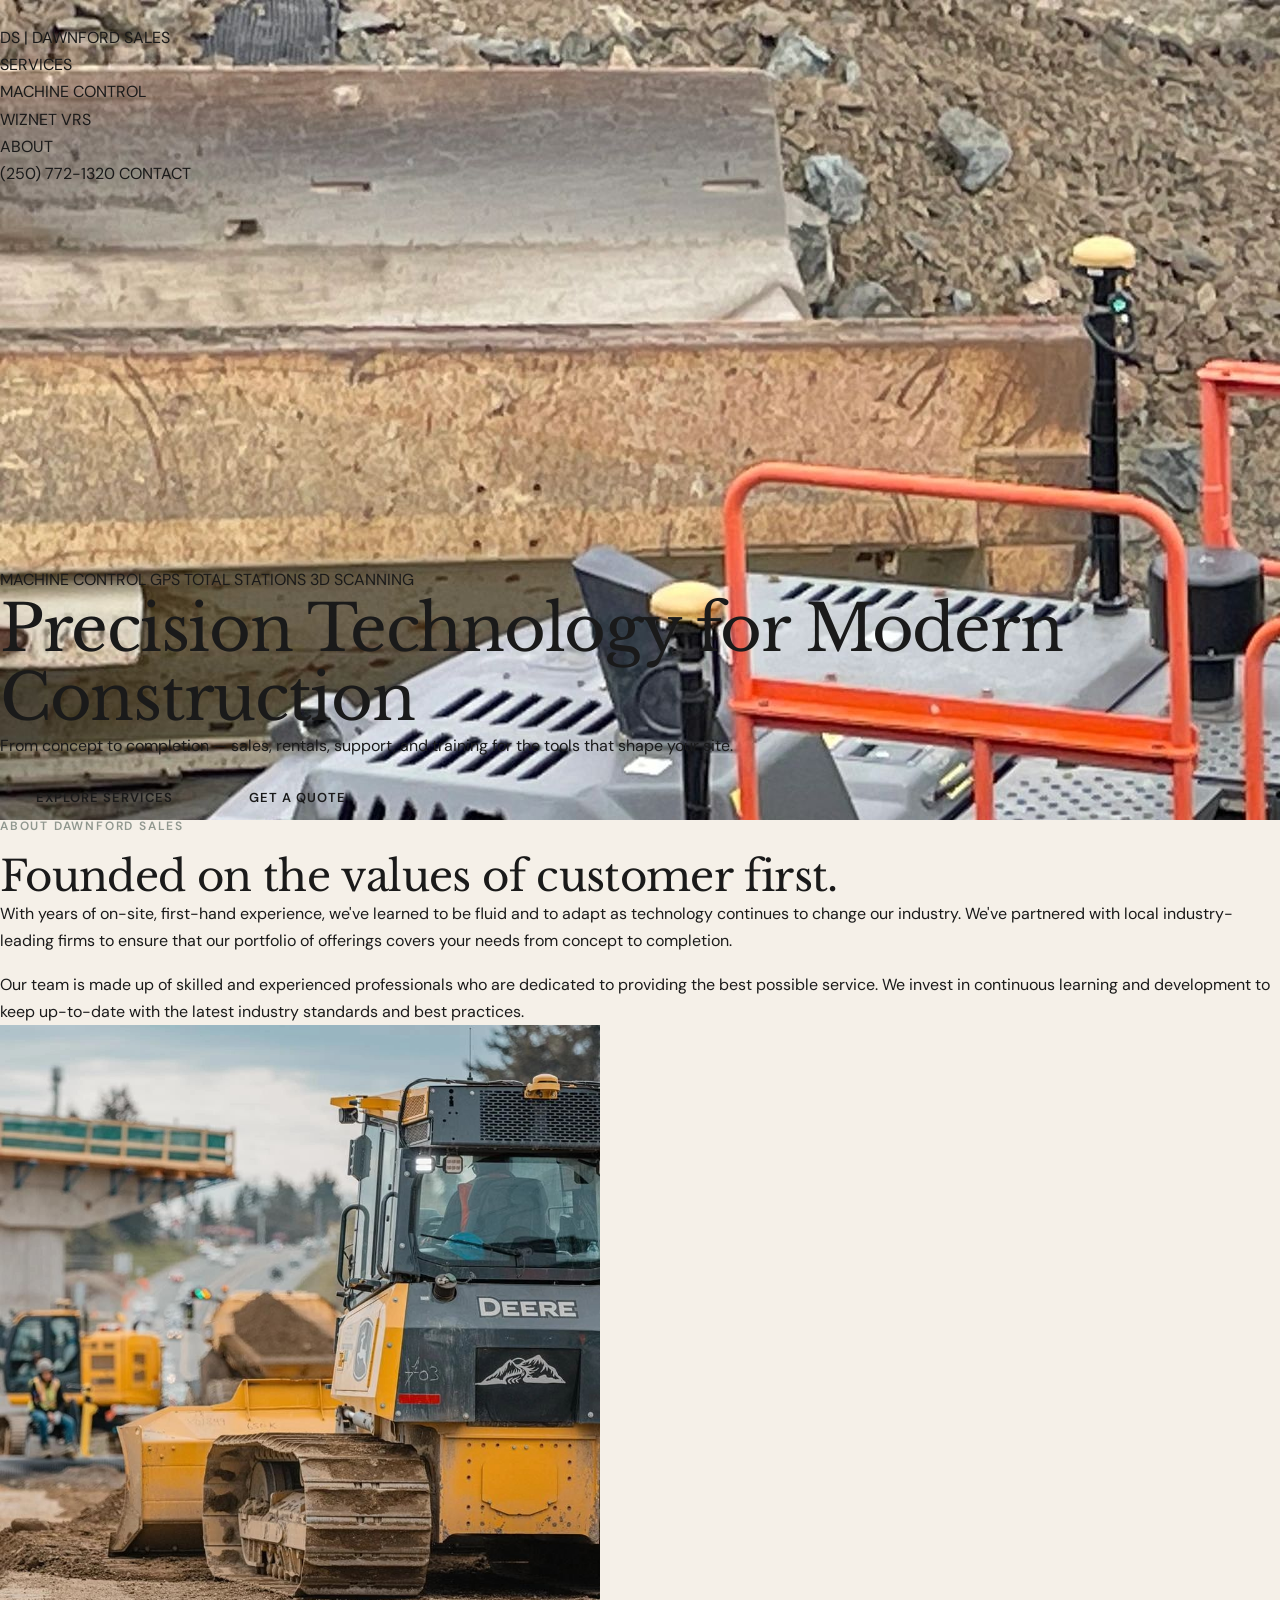
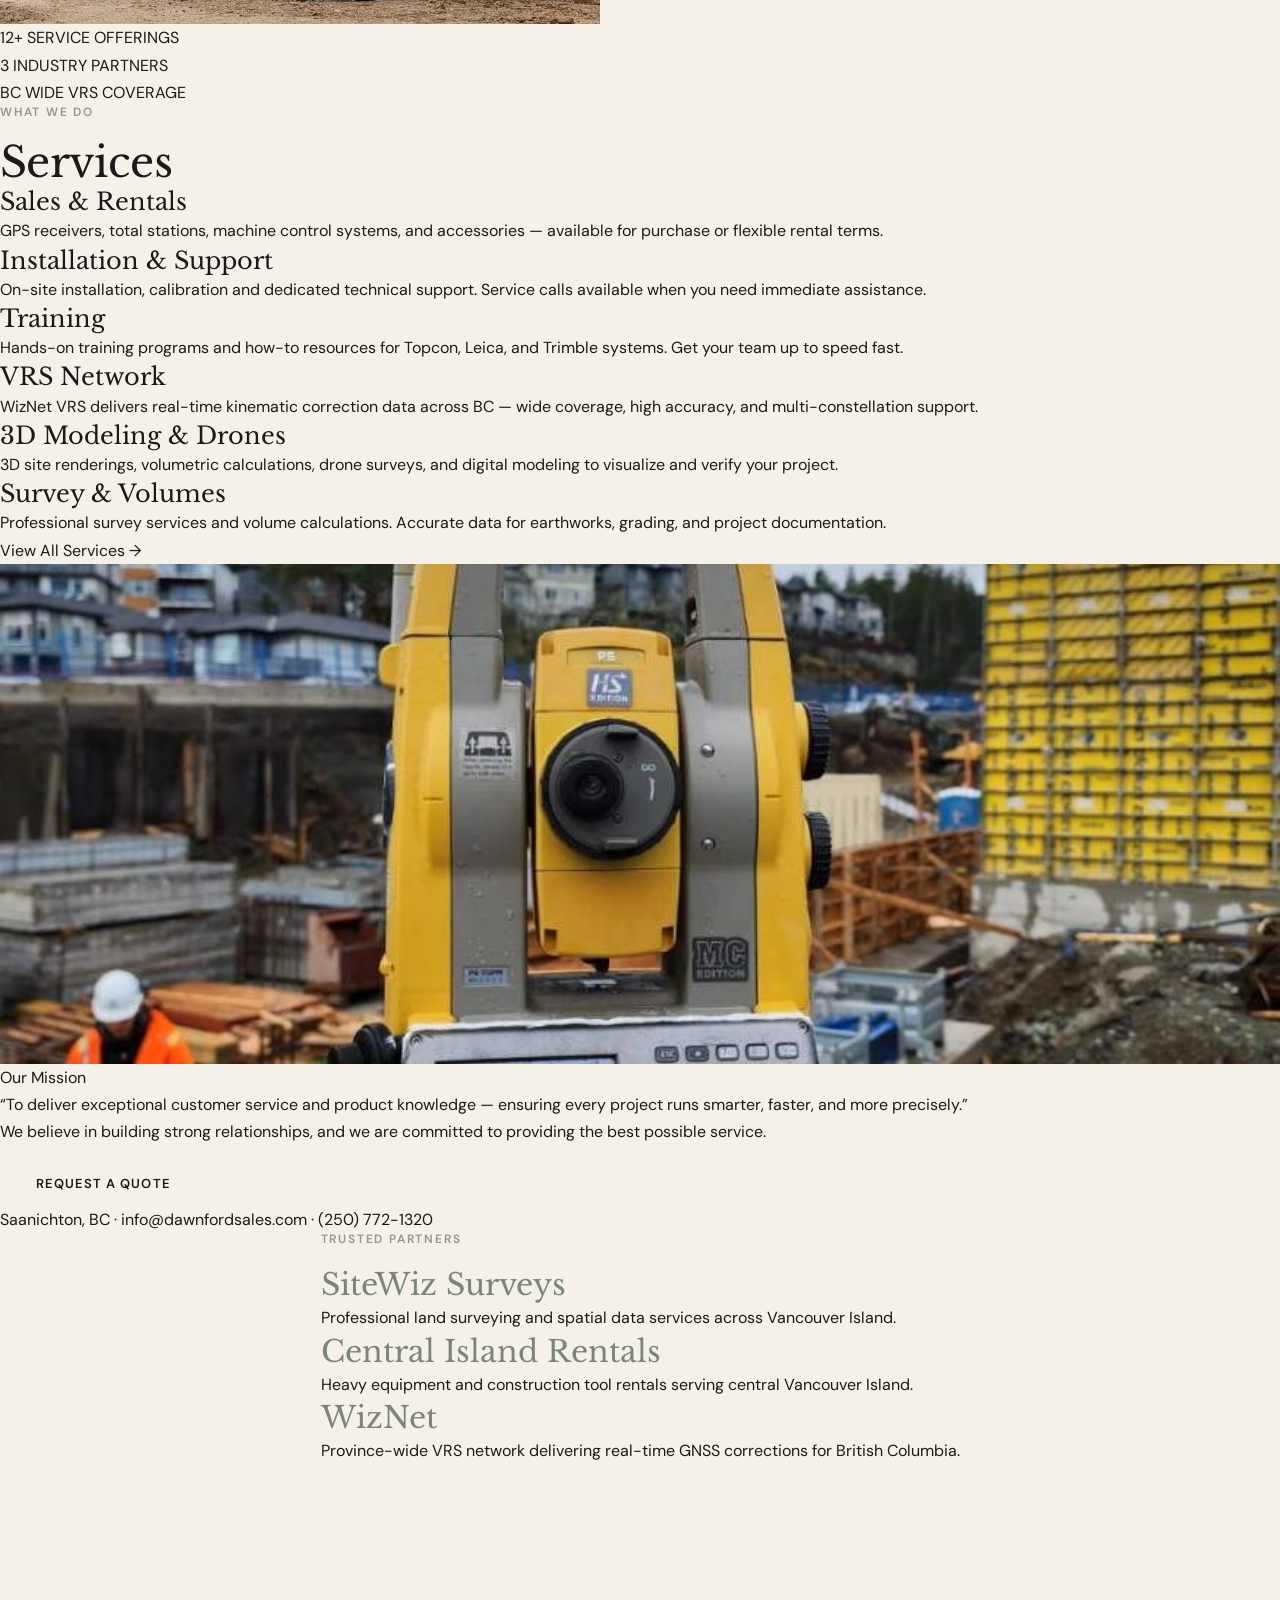
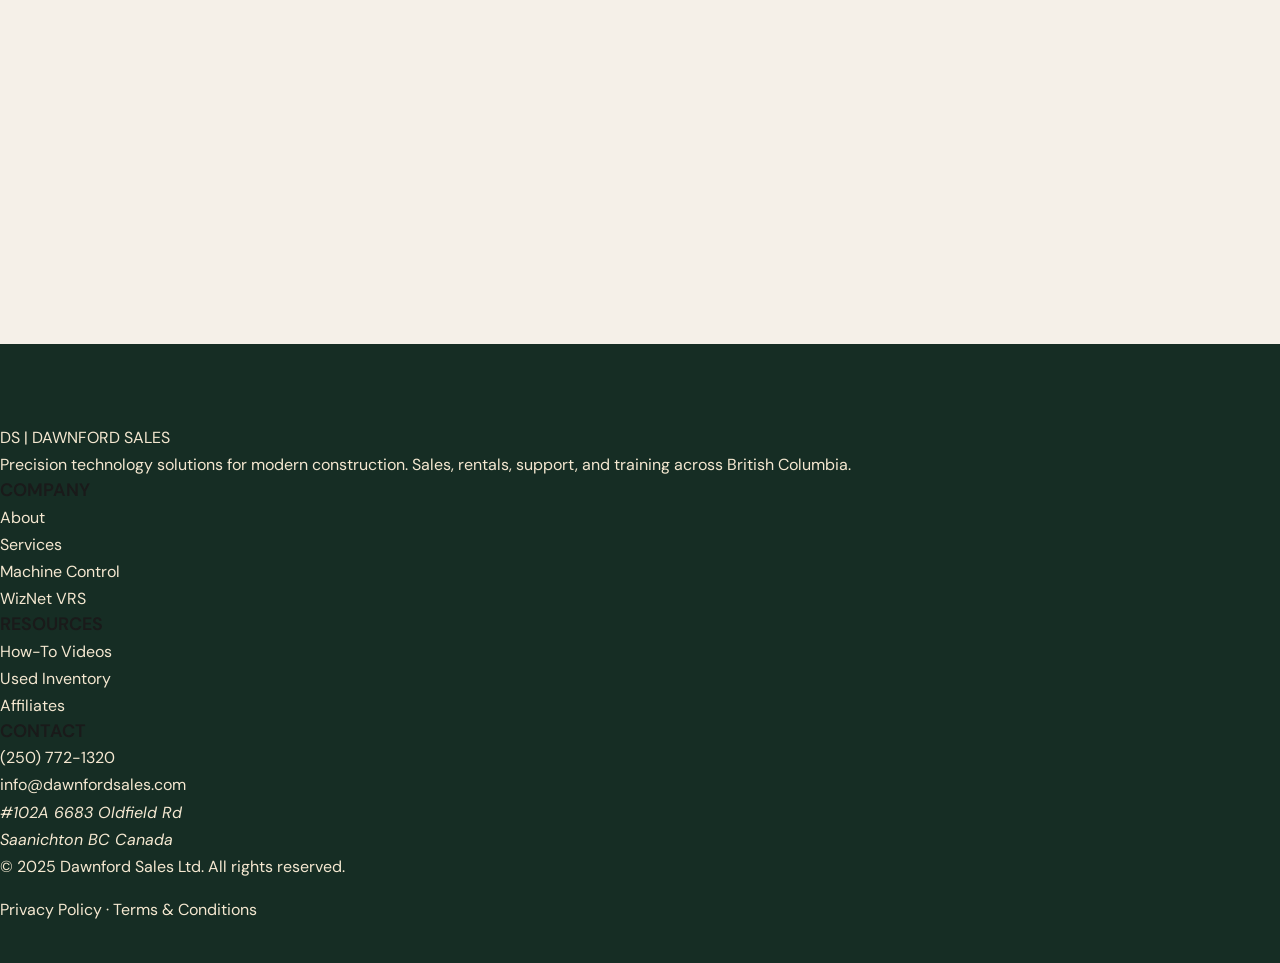
==== index.html @ 1aaddaae "Initial commit: Dawnford Sales Ltd website 5-page static site for precision construction technology " ====
<!DOCTYPE html>
<html lang="en">
<head>
  <meta charset="UTF-8">
  <meta name="viewport" content="width=device-width, initial-scale=1.0">
  <meta name="description" content="Dawnford Sales Ltd — Precision construction technology in Saanichton, BC. Sales, rentals, support, and training for GPS, machine control, total stations, and 3D scanning.">
  <title>Dawnford Sales Ltd | Precision Technology for Modern Construction</title>
  <link rel="preconnect" href="https://fonts.googleapis.com">
  <link rel="preconnect" href="https://fonts.gstatic.com" crossorigin>
  <link href="https://fonts.googleapis.com/css2?family=DM+Sans:ital,opsz,wght@0,9..40,300;0,9..40,400;0,9..40,500;0,9..40,600;0,9..40,700;1,9..40,400&family=Libre+Baskerville:ital,wght@0,400;0,700;1,400&display=swap" rel="stylesheet">
  <link rel="stylesheet" href="styles.css">
  <style>html { scroll-behavior: smooth; }</style>
</head>
<body>

  <!-- ============ NAVIGATION ============ -->
  <nav class="nav">
    <div class="nav-inner">
      <a href="index.html" class="nav-logo">
        <span class="nav-logo-mark">DS</span>
        <span class="nav-logo-divider"> | </span>
        <span class="nav-logo-text">DAWNFORD SALES</span>
      </a>

      <ul class="nav-links">
        <li><a href="services.html">SERVICES</a></li>
        <li><a href="machine-control.html">MACHINE CONTROL</a></li>
        <li><a href="wiznet-vrs.html">WIZNET VRS</a></li>
        <li><a href="#about">ABOUT</a></li>
      </ul>

      <div class="nav-right">
        <a href="tel:+12507721320" class="nav-phone">(250) 772-1320</a>
        <a href="contact.html" class="nav-contact-btn">CONTACT</a>
      </div>
    </div>
  </nav>

  <!-- ============ HERO ============ -->
  <header class="hero" style="background-image: url('images/field_equipment.jpg');">
    <div class="hero-overlay"></div>
    <div class="hero-content">
      <div class="hero-pills">
        <span class="hero-pill">MACHINE CONTROL</span>
        <span class="hero-pill">GPS</span>
        <span class="hero-pill">TOTAL STATIONS</span>
        <span class="hero-pill">3D SCANNING</span>
      </div>
      <h1 class="hero-heading">Precision Technology for Modern Construction</h1>
      <p class="hero-subtitle">From concept to completion &mdash; sales, rentals, support, and training for the tools that shape your site.</p>
      <div class="hero-actions">
        <a href="services.html" class="btn btn-primary">EXPLORE SERVICES</a>
        <a href="contact.html" class="btn btn-outline">GET A QUOTE</a>
      </div>
    </div>
  </header>

  <!-- ============ ABOUT ============ -->
  <section class="about" id="about">
    <div class="about-inner">
      <span class="section-label">ABOUT DAWNFORD SALES</span>
      <h2 class="about-heading">Founded on the values of customer first.</h2>

      <div class="about-columns">
        <div class="about-text">
          <p>With years of on-site, first-hand experience, we've learned to be fluid and to adapt as technology continues to change our industry. We've partnered with local industry-leading firms to ensure that our portfolio of offerings covers your needs from concept to completion.</p>
          <p>Our team is made up of skilled and experienced professionals who are dedicated to providing the best possible service. We invest in continuous learning and development to keep up-to-date with the latest industry standards and best practices.</p>
        </div>
        <div class="about-image">
          <img src="images/team_photo.jpg" alt="The Dawnford Sales team on a project site" loading="lazy" width="600" height="400">
        </div>
      </div>

      <div class="about-stats">
        <div class="stat">
          <span class="stat-number">12+</span>
          <span class="stat-label">SERVICE OFFERINGS</span>
        </div>
        <div class="stat">
          <span class="stat-number">3</span>
          <span class="stat-label">INDUSTRY PARTNERS</span>
        </div>
        <div class="stat">
          <span class="stat-number">BC</span>
          <span class="stat-label">WIDE VRS COVERAGE</span>
        </div>
      </div>
    </div>
  </section>

  <!-- ============ SERVICES ============ -->
  <section class="services">
    <div class="services-inner">
      <span class="section-label">WHAT WE DO</span>
      <h2 class="services-heading">Services</h2>

      <div class="services-grid">
        <article class="service-card">
          <div class="service-card-accent"></div>
          <h3 class="service-card-title">Sales &amp; Rentals</h3>
          <p class="service-card-desc">GPS receivers, total stations, machine control systems, and accessories &mdash; available for purchase or flexible rental terms.</p>
        </article>

        <article class="service-card">
          <div class="service-card-accent"></div>
          <h3 class="service-card-title">Installation &amp; Support</h3>
          <p class="service-card-desc">On-site installation, calibration and dedicated technical support. Service calls available when you need immediate assistance.</p>
        </article>

        <article class="service-card">
          <div class="service-card-accent"></div>
          <h3 class="service-card-title">Training</h3>
          <p class="service-card-desc">Hands-on training programs and how-to resources for Topcon, Leica, and Trimble systems. Get your team up to speed fast.</p>
        </article>

        <article class="service-card">
          <div class="service-card-accent"></div>
          <h3 class="service-card-title">VRS Network</h3>
          <p class="service-card-desc">WizNet VRS delivers real-time kinematic correction data across BC &mdash; wide coverage, high accuracy, and multi-constellation support.</p>
        </article>

        <article class="service-card">
          <div class="service-card-accent"></div>
          <h3 class="service-card-title">3D Modeling &amp; Drones</h3>
          <p class="service-card-desc">3D site renderings, volumetric calculations, drone surveys, and digital modeling to visualize and verify your project.</p>
        </article>

        <article class="service-card">
          <div class="service-card-accent"></div>
          <h3 class="service-card-title">Survey &amp; Volumes</h3>
          <p class="service-card-desc">Professional survey services and volume calculations. Accurate data for earthworks, grading, and project documentation.</p>
        </article>
      </div>

      <div class="services-link-wrap">
        <a href="services.html" class="services-link">View All Services &rarr;</a>
      </div>
    </div>
  </section>

  <!-- ============ IMAGE BREAK ============ -->
  <div class="image-break">
    <img src="images/jobsite.jpg" alt="Active construction jobsite using Dawnford precision technology" loading="lazy" width="1920" height="500">
  </div>

  <!-- ============ MISSION ============ -->
  <section class="mission">
    <div class="mission-inner">
      <span class="mission-label">Our Mission</span>
      <blockquote class="mission-quote">
        &ldquo;To deliver exceptional customer service and product knowledge &mdash; ensuring every project runs smarter, faster, and more precisely.&rdquo;
      </blockquote>
      <p class="mission-body">We believe in building strong relationships, and we are committed to providing the best possible service.</p>
      <a href="contact.html" class="btn btn-glow">REQUEST A QUOTE</a>
      <p class="mission-contact">Saanichton, BC &middot; info@dawnfordsales.com &middot; (250) 772-1320</p>
    </div>
  </section>

  <!-- ============ PARTNERS ============ -->
  <section class="partners">
    <div class="partners-inner">
      <span class="section-label">TRUSTED PARTNERS</span>
      <div class="partners-grid">
        <div class="partner">
          <h3 class="partner-name">SiteWiz Surveys</h3>
          <p class="partner-desc">Professional land surveying and spatial data services across Vancouver Island.</p>
        </div>
        <div class="partner">
          <h3 class="partner-name">Central Island Rentals</h3>
          <p class="partner-desc">Heavy equipment and construction tool rentals serving central Vancouver Island.</p>
        </div>
        <div class="partner">
          <h3 class="partner-name">WizNet</h3>
          <p class="partner-desc">Province-wide VRS network delivering real-time GNSS corrections for British Columbia.</p>
        </div>
      </div>
    </div>
  </section>

  <!-- ============ MAP ============ -->
  <div class="map">
    <iframe
      src="https://www.google.com/maps/embed?pb=!1m18!1m12!1m3!1d2638.5!2d-123.4019!3d48.5917!2m3!1f0!2f0!3f0!3m2!1i1024!2i768!4f13.1!3m3!1m2!1s0x0%3A0x0!2zNDjCsDM1JzMwLjEiTiAxMjPCsDI0JzA2LjgiVw!5e0!3m2!1sen!2sca!4v1"
      width="100%"
      height="480"
      style="border:0; display:block;"
      allowfullscreen=""
      loading="lazy"
      referrerpolicy="no-referrer-when-downgrade"
      title="Dawnford Sales location — 102A, 6683 Oldfield Road, Saanichton, BC">
    </iframe>
  </div>

  <!-- ============ FOOTER ============ -->
  <footer class="footer">
    <div class="footer-inner">
      <div class="footer-top">
        <div class="footer-brand">
          <span class="footer-logo">
            <span class="footer-logo-mark">DS</span>
            <span class="footer-logo-divider"> | </span>
            <span class="footer-logo-text">DAWNFORD SALES</span>
          </span>
          <p class="footer-desc">Precision technology solutions for modern construction. Sales, rentals, support, and training across British Columbia.</p>
        </div>

        <div class="footer-columns">
          <div class="footer-col">
            <h4 class="footer-col-title">COMPANY</h4>
            <ul>
              <li><a href="#about">About</a></li>
              <li><a href="services.html">Services</a></li>
              <li><a href="machine-control.html">Machine Control</a></li>
              <li><a href="wiznet-vrs.html">WizNet VRS</a></li>
            </ul>
          </div>

          <div class="footer-col">
            <h4 class="footer-col-title">RESOURCES</h4>
            <ul>
              <li><a href="how-to-videos.html">How-To Videos</a></li>
              <li><a href="used-inventory.html">Used Inventory</a></li>
              <li><a href="affiliates.html">Affiliates</a></li>
            </ul>
          </div>

          <div class="footer-col">
            <h4 class="footer-col-title">CONTACT</h4>
            <ul>
              <li><a href="tel:+12507721320">(250) 772-1320</a></li>
              <li><a href="mailto:info@dawnfordsales.com">info@dawnfordsales.com</a></li>
              <li><address>#102A 6683 Oldfield Rd<br>Saanichton BC Canada</address></li>
            </ul>
          </div>
        </div>
      </div>

      <div class="footer-bottom">
        <p>&copy; 2025 Dawnford Sales Ltd. All rights reserved.</p>
        <p class="footer-legal">
          <a href="privacy.html">Privacy Policy</a>
          <span class="footer-legal-sep">&middot;</span>
          <a href="terms.html">Terms &amp; Conditions</a>
        </p>
      </div>
    </div>
  </footer>

</body>
</html>
---- styles.css ----
/* ==========================================================================
   Dawnford Sales Ltd — Master Stylesheet
   Luxury Construction Technology
   ========================================================================== */

/* ---------- Google Fonts ---------- */
@import url('https://fonts.googleapis.com/css2?family=DM+Sans:ital,opsz,wght@0,9..40,400;0,9..40,500;0,9..40,600;0,9..40,700;1,9..40,400;1,9..40,500&family=Libre+Baskerville:ital,wght@0,400;0,700;1,400&display=swap');

/* ==========================================================================
   0. Design Tokens
   ========================================================================== */
:root {
  /* Palette */
  --color-dark-green:    #162D24;
  --color-cream:         #F5E8D1;
  --color-off-white:     #F5F0E8;
  --color-body-text:     #1a1a1a;
  --color-muted:         rgba(22, 45, 36, 0.55);
  --color-accent-label:  rgba(22, 45, 36, 0.45);
  --color-cream-muted:   rgba(245, 232, 209, 0.45);

  /* Typography */
  --font-serif:  'Libre Baskerville', Georgia, 'Times New Roman', serif;
  --font-sans:   'DM Sans', -apple-system, BlinkMacSystemFont, 'Segoe UI', Helvetica, Arial, sans-serif;

  /* Sizing */
  --max-width:   1320px;
  --gutter:      60px;
  --section-pad: 120px;
  --radius-pill: 100px;
  --radius-card: 16px;

  /* Motion */
  --ease-luxury: cubic-bezier(0.23, 1, 0.32, 1);
  --duration:    0.5s;
  --duration-fast: 0.3s;
}

/* ==========================================================================
   1. Reset / Base
   ========================================================================== */
*,
*::before,
*::after {
  box-sizing: border-box;
  margin: 0;
  padding: 0;
}

html {
  scroll-behavior: smooth;
  -webkit-text-size-adjust: 100%;
  text-size-adjust: 100%;
}

body {
  font-family: var(--font-sans);
  font-size: 16px;
  line-height: 1.7;
  color: var(--color-body-text);
  background-color: var(--color-off-white);
  -webkit-font-smoothing: antialiased;
  -moz-osx-font-smoothing: grayscale;
  text-rendering: optimizeLegibility;
  overflow-x: hidden;
}

img,
video,
svg {
  display: block;
  max-width: 100%;
  height: auto;
}

a {
  color: inherit;
  text-decoration: none;
}

ul,
ol {
  list-style: none;
}

button,
input,
textarea,
select {
  font: inherit;
  color: inherit;
  border: none;
  background: none;
  outline: none;
}

button {
  cursor: pointer;
}

/* ==========================================================================
   2. Typography
   ========================================================================== */
h1, h2, h3, h4, h5, h6 {
  font-family: var(--font-serif);
  font-weight: 400;
  line-height: 1.15;
  color: var(--color-body-text);
}

h1 {
  font-size: clamp(48px, 5vw, 64px);
  letter-spacing: -0.02em;
  line-height: 1.08;
}

h2 {
  font-size: clamp(32px, 3.5vw, 42px);
  letter-spacing: -0.015em;
  line-height: 1.15;
}

h3 {
  font-size: clamp(20px, 2vw, 24px);
  line-height: 1.3;
}

h4 {
  font-size: 18px;
  font-family: var(--font-sans);
  font-weight: 600;
  line-height: 1.4;
}

p {
  margin-bottom: 1em;
}

p:last-child {
  margin-bottom: 0;
}

.section-label,
.label {
  display: block;
  font-family: var(--font-sans);
  font-size: 12px;
  font-weight: 600;
  letter-spacing: 0.15em;
  text-transform: uppercase;
  color: var(--color-accent-label);
  margin-bottom: 20px;
  line-height: 1;
}

.section-label--light {
  color: var(--color-cream-muted);
}

.lead {
  font-size: 20px;
  line-height: 1.6;
  color: var(--color-muted);
}

.serif {
  font-family: var(--font-serif);
}

.sans {
  font-family: var(--font-sans);
}

/* ==========================================================================
   3. Layout Utilities
   ========================================================================== */
.container {
  width: 100%;
  max-width: var(--max-width);
  margin-left: auto;
  margin-right: auto;
  padding-left: var(--gutter);
  padding-right: var(--gutter);
}

.section {
  padding-top: var(--section-pad);
  padding-bottom: var(--section-pad);
}

.section--cream {
  background-color: var(--color-cream);
}

.section--off-white {
  background-color: var(--color-off-white);
}

.section--dark {
  background-color: var(--color-dark-green);
  color: var(--color-cream);
}

.section--dark h1,
.section--dark h2,
.section--dark h3,
.section--dark h4 {
  color: var(--color-cream);
}

.section--dark p {
  color: var(--color-cream-muted);
}

.section--dark .section-label {
  color: var(--color-cream-muted);
}

/* ==========================================================================
   4. Navigation
   ========================================================================== */
.nav {
  position: fixed;
  top: 0;
  left: 0;
  right: 0;
  z-index: 1000;
  padding: 24px 0;
  transition: background-color var(--duration) var(--ease-luxury),
              padding var(--duration) var(--ease-luxury),
              box-shadow var(--duration) var(--ease-luxury);
}

/* Transparent state over hero */
.nav--transparent {
  background-color: transparent;
}

/* Gradient backing so white text stays readable over varied hero images */
.nav--transparent::before {
  content: '';
  position: absolute;
  inset: 0;
  background: linear-gradient(
    180deg,
    rgba(22, 45, 36, 0.55) 0%,
    rgba(22, 45, 36, 0) 100%
  );
  pointer-events: none;
  z-index: -1;
  transition: opacity var(--duration) var(--ease-luxury);
}

.nav--scrolled {
  background-color: var(--color-off-white);
  padding: 16px 0;
  box-shadow: 0 1px 0 rgba(22, 45, 36, 0.08);
}

.nav--scrolled::before {
  opacity: 0;
}

.nav__inner {
  display: flex;
  align-items: center;
  justify-content: space-between;
  max-width: var(--max-width);
  margin: 0 auto;
  padding: 0 var(--gutter);
}

/* Logo */
.nav__logo {
  display: flex;
  align-items: center;
  gap: 12px;
  font-family: var(--font-sans);
  font-size: 12px;
  font-weight: 600;
  letter-spacing: 0.15em;
  text-transform: uppercase;
  color: var(--color-cream);
  transition: color var(--duration) var(--ease-luxury);
  white-space: nowrap;
}

.nav--scrolled .nav__logo {
  color: var(--color-dark-green);
}

.nav__logo-divider {
  width: 1px;
  height: 18px;
  background-color: currentColor;
  opacity: 0.35;
}

/* Links */
.nav__links {
  display: flex;
  align-items: center;
  gap: 36px;
}

.nav__link {
  font-family: var(--font-sans);
  font-size: 12px;
  font-weight: 500;
  letter-spacing: 0.15em;
  text-transform: uppercase;
  color: var(--color-cream);
  position: relative;
  transition: color var(--duration-fast) var(--ease-luxury),
              opacity var(--duration-fast) var(--ease-luxury);
}

.nav__link::after {
  content: '';
  position: absolute;
  bottom: -4px;
  left: 0;
  width: 0;
  height: 1px;
  background-color: currentColor;
  transition: width var(--duration) var(--ease-luxury);
}

.nav__link:hover::after {
  width: 100%;
}

.nav--scrolled .nav__link {
  color: var(--color-dark-green);
}

/* Contact pill in nav */
.nav__cta {
  font-family: var(--font-sans);
  font-size: 12px;
  font-weight: 600;
  letter-spacing: 0.15em;
  text-transform: uppercase;
  color: var(--color-cream);
  border: 1px solid rgba(245, 232, 209, 0.4);
  border-radius: var(--radius-pill);
  padding: 10px 28px;
  transition: background-color var(--duration-fast) var(--ease-luxury),
              color var(--duration-fast) var(--ease-luxury),
              border-color var(--duration-fast) var(--ease-luxury);
}

.nav__cta:hover {
  background-color: var(--color-cream);
  color: var(--color-dark-green);
  border-color: var(--color-cream);
}

.nav--scrolled .nav__cta {
  color: var(--color-dark-green);
  border-color: var(--color-dark-green);
}

.nav--scrolled .nav__cta:hover {
  background-color: var(--color-dark-green);
  color: var(--color-cream);
}

/* Mobile menu toggle */
.nav__toggle {
  display: none;
  flex-direction: column;
  gap: 5px;
  width: 24px;
  padding: 4px 0;
}

.nav__toggle span {
  display: block;
  width: 100%;
  height: 1.5px;
  background-color: var(--color-cream);
  transition: background-color var(--duration-fast) var(--ease-luxury),
              transform var(--duration-fast) var(--ease-luxury);
}

.nav--scrolled .nav__toggle span {
  background-color: var(--color-dark-green);
}

/* ==========================================================================
   5. Hero Sections
   ========================================================================== */
.hero {
  position: relative;
  width: 100%;
  min-height: 820px;
  display: flex;
  align-items: flex-end;
  overflow: hidden;
}

.hero__background {
  position: absolute;
  inset: 0;
  z-index: 0;
}

.hero__background img,
.hero__background video {
  width: 100%;
  height: 100%;
  object-fit: cover;
  object-position: center;
}

/* Directional gradient: dark left, transparent right */
.hero__overlay {
  position: absolute;
  inset: 0;
  background: linear-gradient(
    100deg,
    rgba(22, 45, 36, 0.88) 0%,
    rgba(22, 45, 36, 0.55) 40%,
    rgba(22, 45, 36, 0.08) 75%,
    transparent 100%
  );
  z-index: 1;
}

/* Alternative: bottom gradient for legibility */
.hero__overlay--bottom {
  background: linear-gradient(
    0deg,
    rgba(22, 45, 36, 0.75) 0%,
    rgba(22, 45, 36, 0.25) 50%,
    transparent 100%
  );
}

.hero__content {
  position: relative;
  z-index: 2;
  width: 100%;
  max-width: var(--max-width);
  margin: 0 auto;
  padding: 0 var(--gutter) 80px;
}

.hero__content h1 {
  color: var(--color-cream);
  max-width: 720px;
  margin-bottom: 24px;
}

.hero__content p {
  color: rgba(245, 232, 209, 0.75);
  max-width: 520px;
  font-size: 18px;
  line-height: 1.65;
}

.hero__content .section-label {
  color: var(--color-cream-muted);
}

/* ==========================================================================
   6. Buttons
   ========================================================================== */
.btn {
  display: inline-flex;
  align-items: center;
  justify-content: center;
  gap: 10px;
  font-family: var(--font-sans);
  font-size: 13px;
  font-weight: 600;
  letter-spacing: 0.08em;
  text-transform: uppercase;
  border-radius: var(--radius-pill);
  padding: 16px 36px;
  cursor: pointer;
  transition: all var(--duration) var(--ease-luxury);
  white-space: nowrap;
  line-height: 1;
}

.btn--primary {
  background-color: var(--color-dark-green);
  color: var(--color-cream);
  border: 2px solid var(--color-dark-green);
}

.btn--primary:hover {
  background-color: #1e3d31;
  border-color: #1e3d31;
  transform: translateY(-2px);
  box-shadow: 0 8px 30px rgba(22, 45, 36, 0.25);
}

.btn--secondary {
  background-color: transparent;
  color: var(--color-dark-green);
  border: 2px solid var(--color-dark-green);
}

.btn--secondary:hover {
  background-color: var(--color-dark-green);
  color: var(--color-cream);
  transform: translateY(-2px);
  box-shadow: 0 8px 30px rgba(22, 45, 36, 0.2);
}

.btn--light {
  background-color: var(--color-cream);
  color: var(--color-dark-green);
  border: 2px solid var(--color-cream);
}

.btn--light:hover {
  background-color: #fff;
  border-color: #fff;
  transform: translateY(-2px);
  box-shadow: 0 8px 30px rgba(0, 0, 0, 0.15);
}

.btn--outline-light {
  background-color: transparent;
  color: var(--color-cream);
  border: 2px solid rgba(245, 232, 209, 0.4);
}

.btn--outline-light:hover {
  background-color: var(--color-cream);
  color: var(--color-dark-green);
  border-color: var(--color-cream);
  transform: translateY(-2px);
}

.btn--sm {
  padding: 10px 24px;
  font-size: 12px;
}

.btn--lg {
  padding: 20px 48px;
  font-size: 14px;
}

.btn__arrow {
  display: inline-block;
  transition: transform var(--duration-fast) var(--ease-luxury);
}

.btn:hover .btn__arrow {
  transform: translateX(4px);
}

/* ==========================================================================
   7. Cards / Grid
   ========================================================================== */
.grid {
  display: grid;
  gap: 24px;
}

.grid--2 {
  grid-template-columns: repeat(2, 1fr);
}

.grid--3 {
  grid-template-columns: repeat(3, 1fr);
}

.grid--4 {
  grid-template-columns: repeat(4, 1fr);
}

.card {
  background-color: var(--color-dark-green);
  color: var(--color-cream);
  border-radius: var(--radius-card);
  padding: 48px 40px;
  transition: transform var(--duration) var(--ease-luxury),
              box-shadow var(--duration) var(--ease-luxury);
}

.card:hover {
  transform: translateY(-6px);
  box-shadow: 0 20px 60px rgba(22, 45, 36, 0.2);
}

.card h3,
.card h4 {
  color: var(--color-cream);
  margin-bottom: 16px;
}

.card p {
  color: var(--color-cream-muted);
  font-size: 15px;
  line-height: 1.65;
}

.card .section-label {
  color: var(--color-cream-muted);
}

.card__icon {
  width: 48px;
  height: 48px;
  margin-bottom: 28px;
  opacity: 0.7;
}

/* Light card variant */
.card--light {
  background-color: #fff;
  color: var(--color-body-text);
  border: 1px solid rgba(22, 45, 36, 0.08);
}

.card--light h3,
.card--light h4 {
  color: var(--color-dark-green);
}

.card--light p {
  color: var(--color-muted);
}

/* Image card */
.card--image {
  padding: 0;
  overflow: hidden;
}

.card--image .card__image {
  width: 100%;
  height: 240px;
  overflow: hidden;
}

.card--image .card__image img {
  width: 100%;
  height: 100%;
  object-fit: cover;
  transition: transform var(--duration) var(--ease-luxury);
}

.card--image:hover .card__image img {
  transform: scale(1.05);
}

.card--image .card__body {
  padding: 32px 40px;
}

/* ==========================================================================
   8. Stats Row
   ========================================================================== */
.stats {
  display: flex;
  gap: 60px;
  flex-wrap: wrap;
}

.stat {
  text-align: left;
}

.stat__number {
  font-family: var(--font-serif);
  font-size: clamp(36px, 4vw, 48px);
  font-weight: 400;
  line-height: 1.1;
  color: var(--color-dark-green);
  margin-bottom: 8px;
  letter-spacing: -0.02em;
}

.stat__label {
  font-family: var(--font-sans);
  font-size: 12px;
  font-weight: 600;
  letter-spacing: 0.15em;
  text-transform: uppercase;
  color: var(--color-accent-label);
  line-height: 1;
}

/* Stats on dark backgrounds */
.section--dark .stat__number {
  color: var(--color-cream);
}

.section--dark .stat__label {
  color: var(--color-cream-muted);
}

/* ==========================================================================
   9. Footer
   ========================================================================== */
.footer {
  background-color: var(--color-dark-green);
  color: var(--color-cream);
  padding: 80px 0 40px;
}

.footer__grid {
  display: grid;
  grid-template-columns: 1.5fr repeat(3, 1fr);
  gap: 60px;
  margin-bottom: 80px;
}

.footer__brand {
  max-width: 280px;
}

.footer__brand-name {
  font-family: var(--font-sans);
  font-size: 12px;
  font-weight: 600;
  letter-spacing: 0.15em;
  text-transform: uppercase;
  margin-bottom: 20px;
}

.footer__brand p {
  color: var(--color-cream-muted);
  font-size: 15px;
  line-height: 1.65;
}

.footer__heading {
  font-family: var(--font-sans);
  font-size: 12px;
  font-weight: 600;
  letter-spacing: 0.15em;
  text-transform: uppercase;
  color: var(--color-cream);
  margin-bottom: 24px;
}

.footer__link {
  display: block;
  color: var(--color-cream-muted);
  font-size: 15px;
  padding: 6px 0;
  transition: color var(--duration-fast) var(--ease-luxury);
}

.footer__link:hover {
  color: var(--color-cream);
}

.footer__bottom {
  border-top: 1px solid rgba(245, 232, 209, 0.12);
  padding-top: 32px;
  display: flex;
  align-items: center;
  justify-content: space-between;
  font-size: 13px;
  color: var(--color-cream-muted);
}

.footer__socials {
  display: flex;
  gap: 20px;
}

.footer__socials a {
  color: var(--color-cream-muted);
  transition: color var(--duration-fast) var(--ease-luxury);
}

.footer__socials a:hover {
  color: var(--color-cream);
}

/* ==========================================================================
   10. Google Maps Embed
   ========================================================================== */
.map-container {
  position: relative;
  width: 100%;
  padding-bottom: 45%;
  overflow: hidden;
  border-radius: var(--radius-card);
  background-color: var(--color-dark-green);
}

.map-container iframe {
  position: absolute;
  top: 0;
  left: 0;
  width: 100%;
  height: 100%;
  border: 0;
}

.map-container--full {
  border-radius: 0;
  padding-bottom: 35%;
}

/* ==========================================================================
   11. Form Styles
   ========================================================================== */
.form {
  background-color: var(--color-dark-green);
  border-radius: var(--radius-card);
  padding: 56px 48px;
}

.form__grid {
  display: grid;
  grid-template-columns: 1fr 1fr;
  gap: 24px;
}

.form__group {
  display: flex;
  flex-direction: column;
  gap: 8px;
}

.form__group--full {
  grid-column: 1 / -1;
}

.form__label {
  font-family: var(--font-sans);
  font-size: 12px;
  font-weight: 600;
  letter-spacing: 0.12em;
  text-transform: uppercase;
  color: var(--color-cream-muted);
}

.form__input,
.form__textarea,
.form__select {
  width: 100%;
  background-color: rgba(245, 232, 209, 0.08);
  border: 1px solid rgba(245, 232, 209, 0.15);
  border-radius: 8px;
  padding: 14px 18px;
  font-family: var(--font-sans);
  font-size: 15px;
  color: var(--color-cream);
  transition: border-color var(--duration-fast) var(--ease-luxury),
              background-color var(--duration-fast) var(--ease-luxury);
}

.form__input::placeholder,
.form__textarea::placeholder {
  color: rgba(245, 232, 209, 0.3);
}

.form__input:focus,
.form__textarea:focus,
.form__select:focus {
  border-color: rgba(245, 232, 209, 0.45);
  background-color: rgba(245, 232, 209, 0.12);
}

.form__textarea {
  min-height: 140px;
  resize: vertical;
}

.form__select {
  appearance: none;
  background-image: url("data:image/svg+xml,%3Csvg width='12' height='8' viewBox='0 0 12 8' fill='none' xmlns='http://www.w3.org/2000/svg'%3E%3Cpath d='M1 1.5L6 6.5L11 1.5' stroke='%23F5E8D1' stroke-width='1.5' stroke-linecap='round' stroke-linejoin='round'/%3E%3C/svg%3E");
  background-repeat: no-repeat;
  background-position: right 18px center;
  padding-right: 44px;
}

.form__actions {
  grid-column: 1 / -1;
  margin-top: 8px;
}

/* ==========================================================================
   12. Image Sections / Breaks
   ========================================================================== */
.image-break {
  position: relative;
  width: 100%;
  height: 500px;
  overflow: hidden;
}

.image-break img {
  width: 100%;
  height: 100%;
  object-fit: cover;
  object-position: center;
  animation: slowZoom 20s ease-in-out infinite alternate;
}

@keyframes slowZoom {
  0% {
    transform: scale(1);
  }
  100% {
    transform: scale(1.08);
  }
}

.image-break--tall {
  height: 650px;
}

.image-break__overlay {
  position: absolute;
  inset: 0;
  background: linear-gradient(
    0deg,
    rgba(22, 45, 36, 0.4) 0%,
    transparent 50%
  );
}

.image-break__caption {
  position: absolute;
  bottom: 32px;
  left: 0;
  right: 0;
  text-align: center;
  font-family: var(--font-sans);
  font-size: 12px;
  font-weight: 600;
  letter-spacing: 0.15em;
  text-transform: uppercase;
  color: var(--color-cream);
}

/* ==========================================================================
   13. Partners Section
   ========================================================================== */
.partners {
  display: flex;
  align-items: center;
  justify-content: center;
  flex-wrap: wrap;
  gap: 40px 64px;
}

.partner-name {
  font-family: var(--font-serif);
  font-size: clamp(22px, 2.5vw, 30px);
  font-weight: 400;
  color: var(--color-muted);
  white-space: nowrap;
  transition: color var(--duration-fast) var(--ease-luxury);
}

.partner-name:hover {
  color: var(--color-dark-green);
}

/* Logo-based partners */
.partners--logos {
  gap: 48px;
}

.partners--logos img {
  height: 36px;
  width: auto;
  opacity: 0.4;
  filter: grayscale(1);
  transition: opacity var(--duration-fast) var(--ease-luxury),
              filter var(--duration-fast) var(--ease-luxury);
}

.partners--logos img:hover {
  opacity: 0.8;
  filter: grayscale(0);
}

/* ==========================================================================
   14. Two-Column Layout
   ========================================================================== */
.split {
  display: grid;
  grid-template-columns: 1fr 1fr;
  gap: 80px;
  align-items: center;
}

.split--wide-left {
  grid-template-columns: 1.2fr 0.8fr;
}

.split--wide-right {
  grid-template-columns: 0.8fr 1.2fr;
}

.split__text h2 {
  margin-bottom: 24px;
}

.split__text p {
  color: var(--color-muted);
  font-size: 16px;
  line-height: 1.75;
}

.split__image {
  border-radius: var(--radius-card);
  overflow: hidden;
}

.split__image img {
  width: 100%;
  height: 100%;
  object-fit: cover;
}

/* ==========================================================================
   15. Additional Components
   ========================================================================== */

/* Divider */
.divider {
  height: 1px;
  background-color: rgba(22, 45, 36, 0.1);
  border: none;
  margin: 0;
}

.divider--light {
  background-color: rgba(245, 232, 209, 0.12);
}

/* Tag / Chip */
.tag {
  display: inline-flex;
  align-items: center;
  font-family: var(--font-sans);
  font-size: 11px;
  font-weight: 600;
  letter-spacing: 0.12em;
  text-transform: uppercase;
  padding: 6px 16px;
  border-radius: var(--radius-pill);
  background-color: rgba(22, 45, 36, 0.06);
  color: var(--color-accent-label);
}

/* Scroll indicator */
.scroll-indicator {
  display: flex;
  align-items: center;
  gap: 12px;
  font-family: var(--font-sans);
  font-size: 12px;
  font-weight: 500;
  letter-spacing: 0.15em;
  text-transform: uppercase;
  color: var(--color-cream-muted);
}

.scroll-indicator__line {
  width: 1px;
  height: 48px;
  background: linear-gradient(
    180deg,
    var(--color-cream) 0%,
    transparent 100%
  );
  animation: scrollPulse 2s ease-in-out infinite;
}

@keyframes scrollPulse {
  0%, 100% { opacity: 1; transform: scaleY(1); }
  50% { opacity: 0.4; transform: scaleY(0.6); }
}

/* ==========================================================================
   16. Responsive — Mobile First Breakpoints
   ========================================================================== */

/* ---------- Tablet and below (max-width: 1024px) ---------- */
@media (max-width: 1024px) {
  :root {
    --gutter: 40px;
    --section-pad: 80px;
  }

  .grid--3 {
    grid-template-columns: repeat(2, 1fr);
  }

  .grid--4 {
    grid-template-columns: repeat(2, 1fr);
  }

  .split {
    gap: 48px;
  }

  .footer__grid {
    grid-template-columns: 1fr 1fr;
    gap: 40px;
  }

  .hero {
    min-height: 680px;
  }

  .stats {
    gap: 40px;
  }

  .partners {
    gap: 28px 48px;
  }
}

/* ---------- Mobile (max-width: 768px) ---------- */
@media (max-width: 768px) {
  :root {
    --gutter: 24px;
    --section-pad: 64px;
  }

  /* Mobile navigation */
  .nav__links {
    position: fixed;
    top: 0;
    right: 0;
    bottom: 0;
    width: 300px;
    max-width: 85vw;
    flex-direction: column;
    align-items: flex-start;
    gap: 0;
    padding: 100px 32px 40px;
    background-color: var(--color-dark-green);
    transform: translateX(100%);
    transition: transform var(--duration) var(--ease-luxury);
    box-shadow: -10px 0 40px rgba(0, 0, 0, 0.2);
  }

  .nav__links--open {
    transform: translateX(0);
  }

  .nav__links .nav__link {
    color: var(--color-cream);
    font-size: 14px;
    padding: 16px 0;
    width: 100%;
    border-bottom: 1px solid rgba(245, 232, 209, 0.08);
  }

  .nav__links .nav__cta {
    margin-top: 24px;
    color: var(--color-cream);
    border-color: rgba(245, 232, 209, 0.3);
    text-align: center;
    width: 100%;
  }

  .nav__toggle {
    display: flex;
  }

  /* Hero mobile */
  .hero {
    min-height: 600px;
  }

  .hero__content {
    padding-bottom: 56px;
  }

  .hero__overlay {
    background: linear-gradient(
      0deg,
      rgba(22, 45, 36, 0.88) 0%,
      rgba(22, 45, 36, 0.45) 60%,
      rgba(22, 45, 36, 0.2) 100%
    );
  }

  /* Grid stacks */
  .grid--2,
  .grid--3,
  .grid--4 {
    grid-template-columns: 1fr;
  }

  .split {
    grid-template-columns: 1fr;
    gap: 40px;
  }

  .split--wide-left,
  .split--wide-right {
    grid-template-columns: 1fr;
  }

  /* Stats stack */
  .stats {
    flex-direction: column;
    gap: 32px;
  }

  /* Footer stacks */
  .footer__grid {
    grid-template-columns: 1fr;
    gap: 40px;
  }

  .footer__bottom {
    flex-direction: column;
    gap: 16px;
    text-align: center;
  }

  /* Form stacks */
  .form {
    padding: 40px 28px;
  }

  .form__grid {
    grid-template-columns: 1fr;
  }

  /* Cards */
  .card {
    padding: 36px 28px;
  }

  /* Image breaks */
  .image-break {
    height: 350px;
  }

  .image-break--tall {
    height: 420px;
  }

  /* Map */
  .map-container {
    padding-bottom: 70%;
  }

  /* Partners wrap */
  .partners {
    flex-direction: column;
    gap: 20px;
  }
}

/* ---------- Small mobile (max-width: 480px) ---------- */
@media (max-width: 480px) {
  :root {
    --gutter: 20px;
    --section-pad: 48px;
  }

  h1 {
    font-size: 36px;
  }

  h2 {
    font-size: 28px;
  }

  .btn {
    width: 100%;
    justify-content: center;
  }

  .btn--inline {
    width: auto;
  }
}

/* ==========================================================================
   17. Print Styles
   ========================================================================== */
@media print {
  .nav,
  .footer__socials,
  .scroll-indicator,
  .btn {
    display: none;
  }

  body {
    color: #000;
    background: #fff;
  }

  .hero {
    min-height: auto;
    padding: 40px 0;
  }

  .section {
    padding: 24px 0;
  }
}

/* ==========================================================================
   18. Reduced Motion
   ========================================================================== */
@media (prefers-reduced-motion: reduce) {
  *,
  *::before,
  *::after {
    animation-duration: 0.01ms !important;
    animation-iteration-count: 1 !important;
    transition-duration: 0.01ms !important;
    scroll-behavior: auto !important;
  }

  .image-break img {
    animation: none;
  }
}

/* ==========================================================================
   19. Nav — Right Side (Phone + CTA)
   ========================================================================== */
.nav__right {
  display: flex;
  align-items: center;
  gap: 24px;
}

.nav__phone {
  font-family: var(--font-sans);
  font-size: 13px;
  font-weight: 500;
  letter-spacing: 0.04em;
  color: var(--color-cream);
  transition: color var(--duration-fast) var(--ease-luxury);
}

.nav--scrolled .nav__phone {
  color: var(--color-dark-green);
}

/* ==========================================================================
   20. Inner-Page Hero (Solid Dark Green)
   ========================================================================== */
.hero--mc,
.hero--vrs,
.hero--contact,
.hero--services {
  background-color: var(--color-dark-green);
  align-items: flex-end;
}

.hero__inner {
  width: 100%;
  max-width: var(--max-width);
  margin: 0 auto;
  padding: 0 var(--gutter) 64px;
}

.hero__heading {
  font-family: var(--font-serif);
  font-size: clamp(40px, 5vw, 64px);
  color: var(--color-cream);
  max-width: 780px;
  margin-bottom: 20px;
  line-height: 1.08;
  letter-spacing: -0.02em;
}

.hero__subtitle {
  color: rgba(245, 232, 209, 0.7);
  font-size: 18px;
  line-height: 1.65;
  max-width: 600px;
}

.hero__label {
  display: block;
  font-family: var(--font-sans);
  font-size: 12px;
  font-weight: 600;
  letter-spacing: 0.15em;
  text-transform: uppercase;
  color: var(--color-cream-muted);
  margin-bottom: 20px;
}

/* ==========================================================================
   21. Map Section (Full Width, No Border)
   ========================================================================== */
.map-section {
  width: 100%;
  line-height: 0;
}

.map-section iframe {
  width: 100%;
  border: 0;
  display: block;
}

/* ==========================================================================
   22. Contact Page
   ========================================================================== */
.contact-info__block a:hover {
  color: var(--color-dark-green) !important;
}

.contact-form {
  border-radius: var(--radius-card);
}

.contact-form .form__input:focus,
.contact-form .form__textarea:focus {
  border-bottom-color: var(--color-cream) !important;
}

/* ==========================================================================
   23. Advantages Grid
   ========================================================================== */
.advantages-grid .card {
  display: flex;
  flex-direction: column;
}

/* ==========================================================================
   24. Stats Row
   ========================================================================== */
.stats-row .stats {
  flex-wrap: nowrap;
}

@media (max-width: 768px) {
  .stats-row .stats {
    flex-wrap: wrap;
    justify-content: center !important;
  }

  .stats-row .stat {
    flex: 0 0 45%;
  }

  .hero__inner {
    padding-bottom: 48px;
  }

  .contact-form {
    padding: 40px 28px;
  }
}
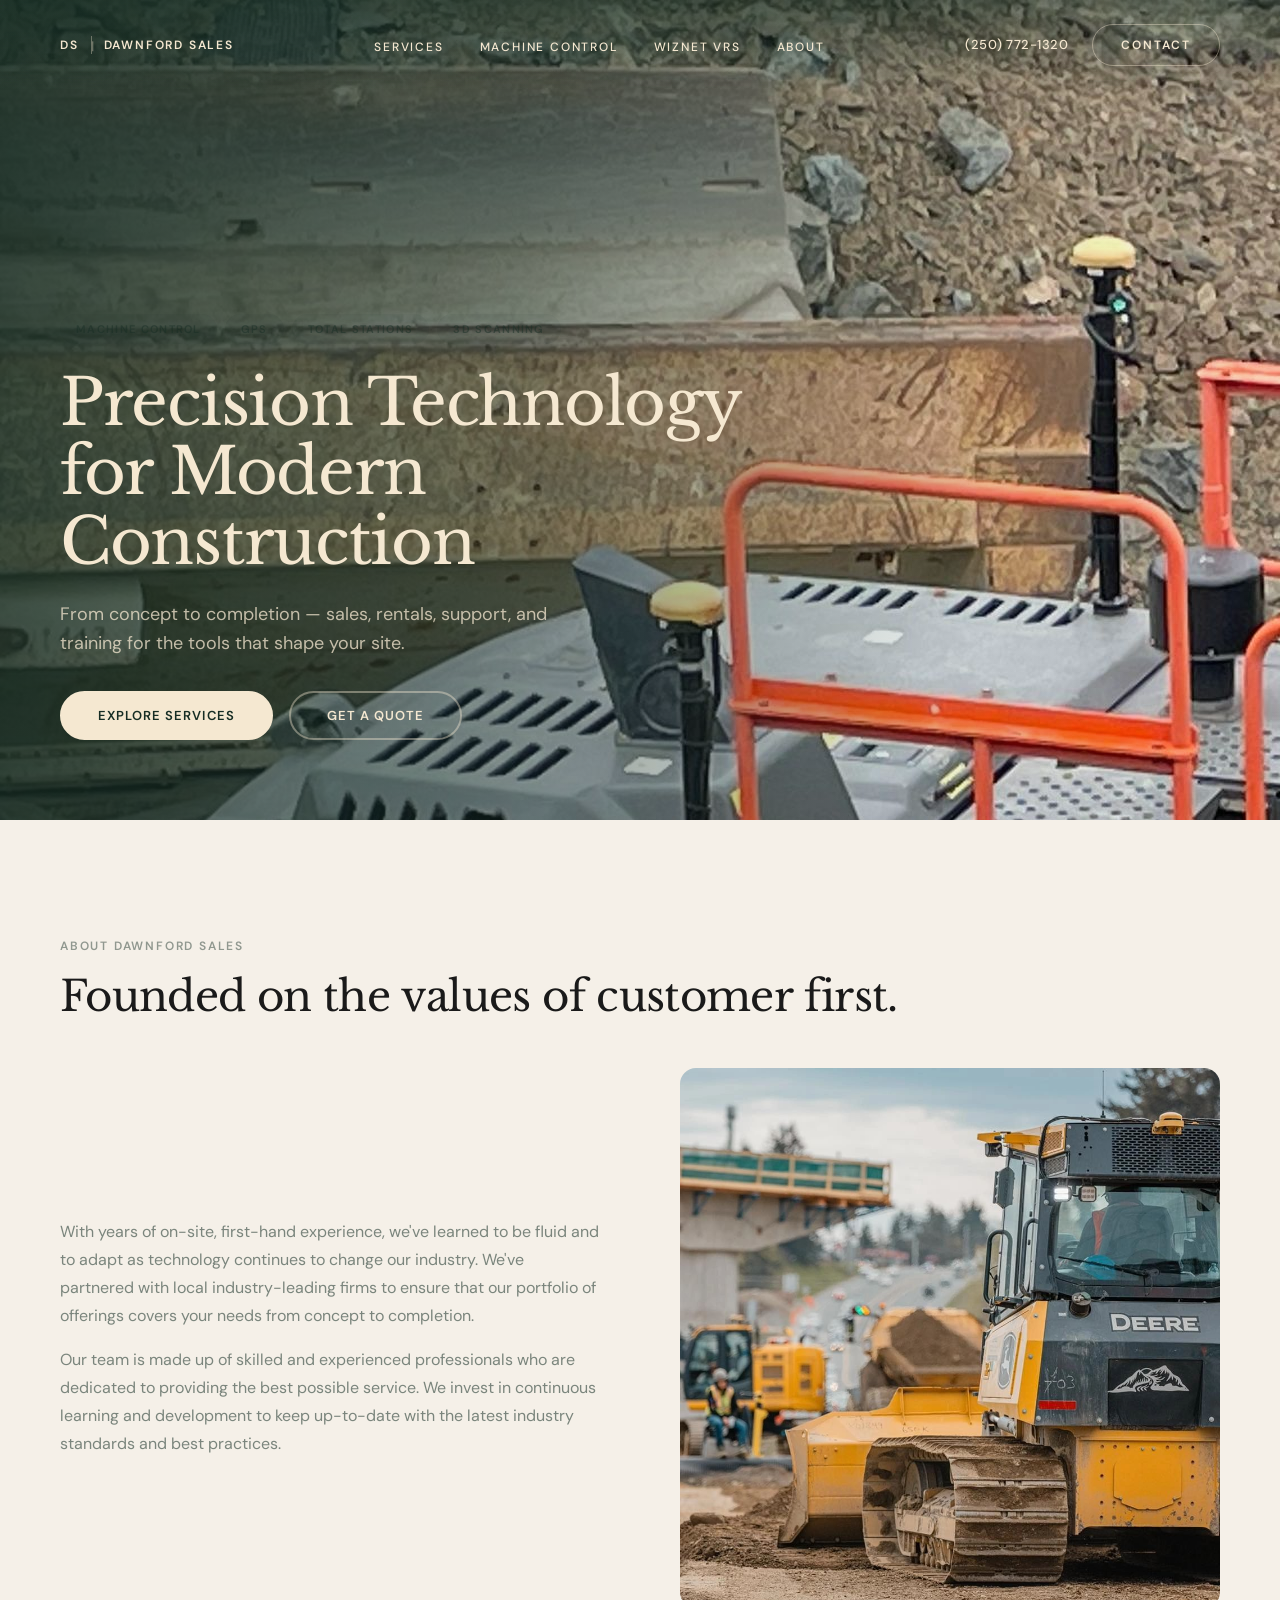
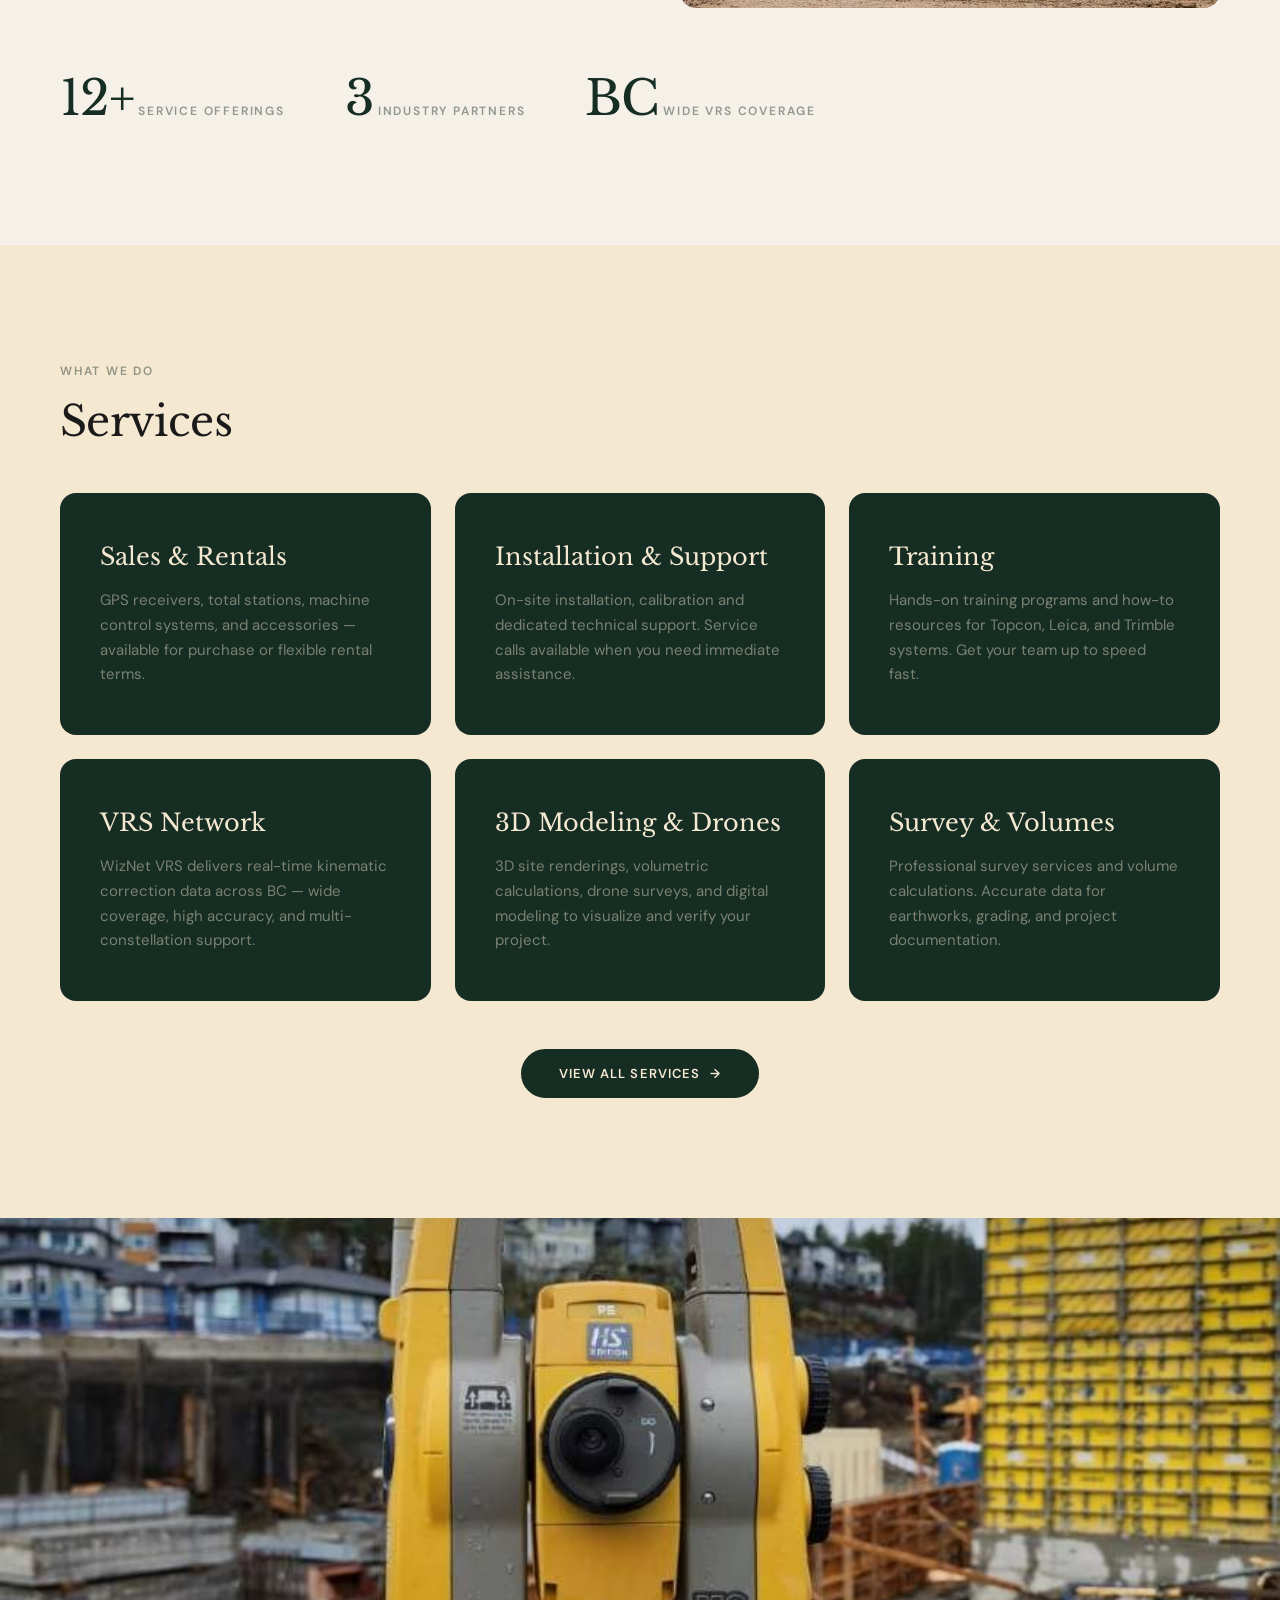
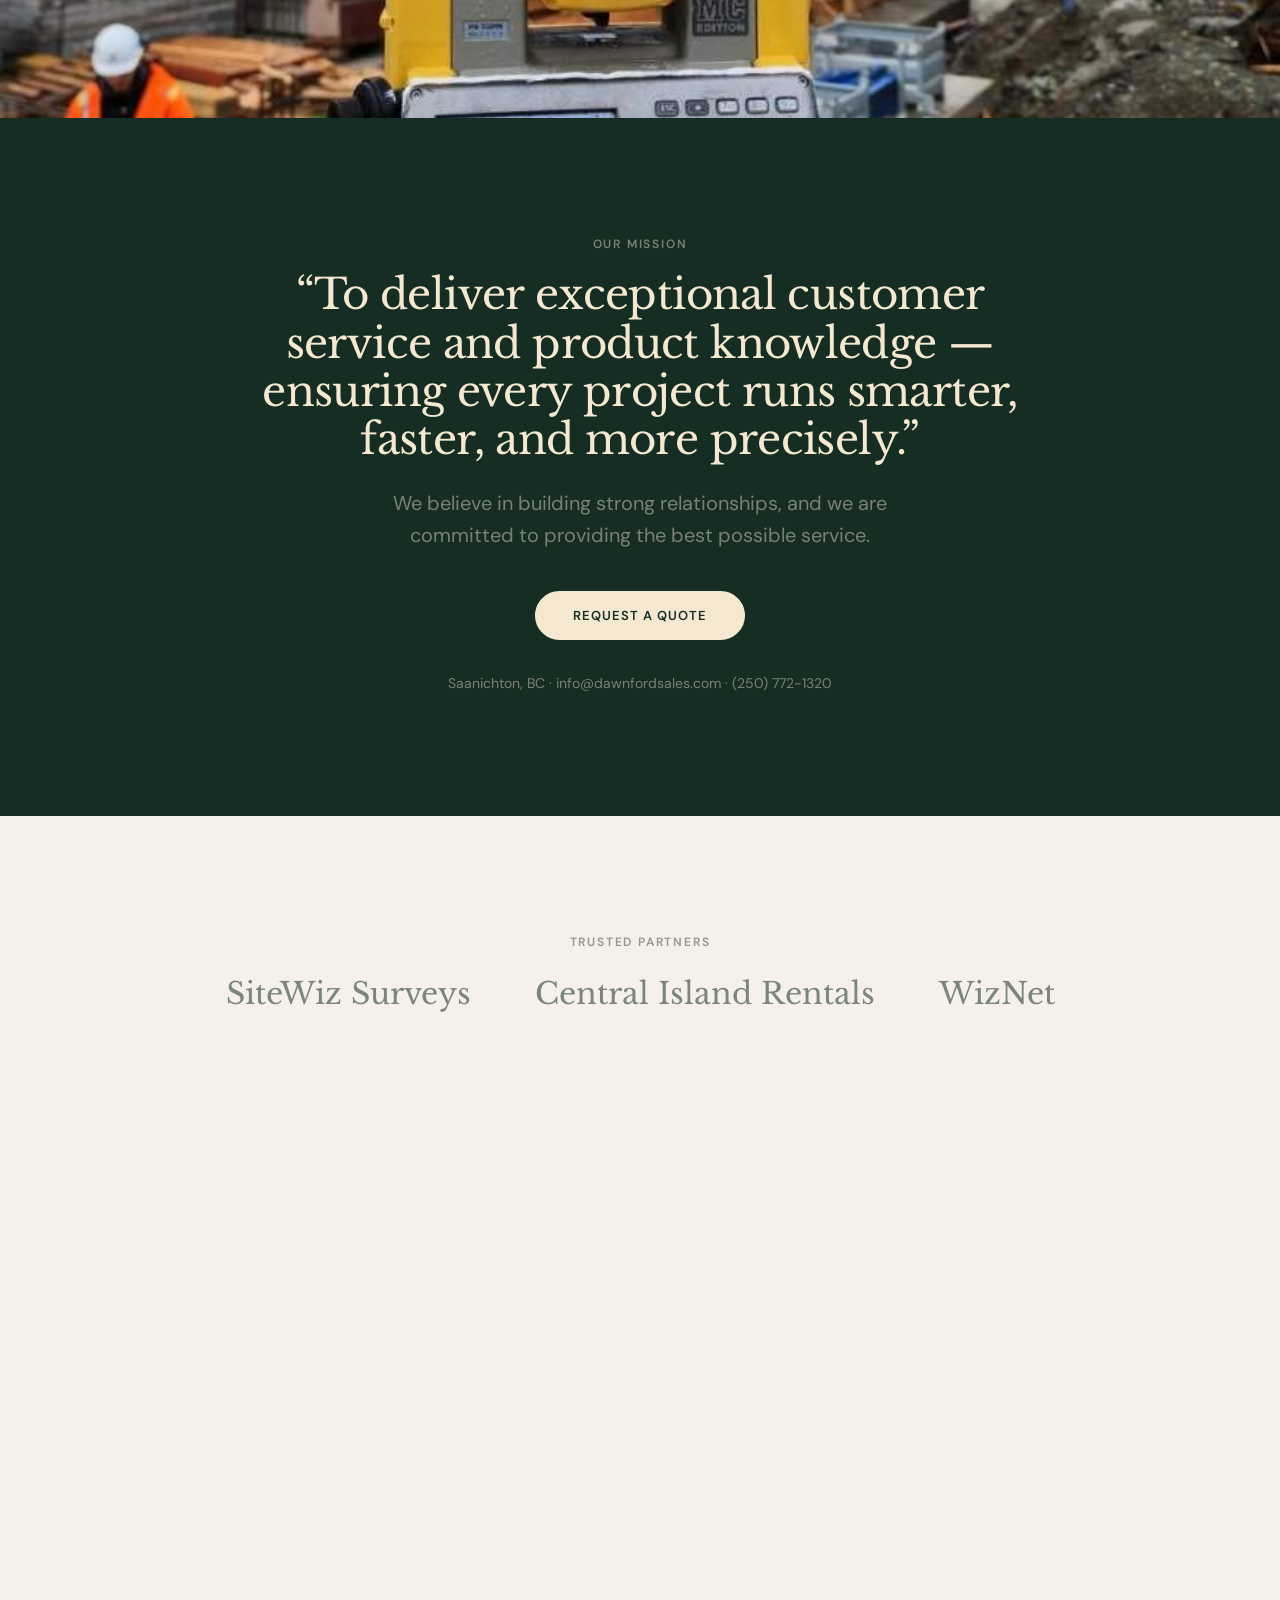
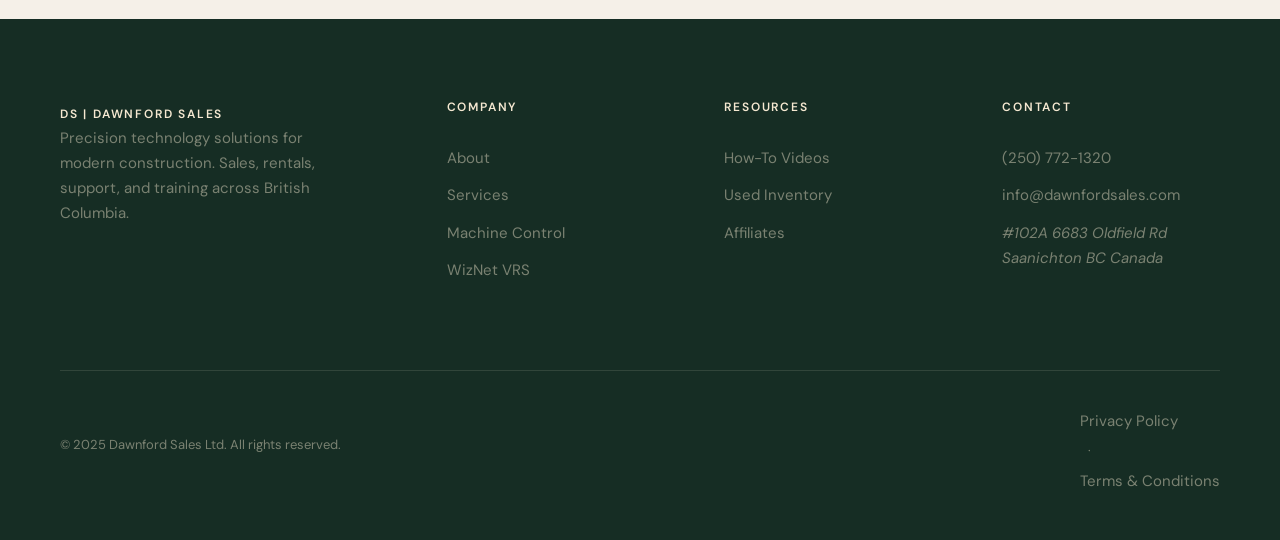
==== commit cba95876: "Fix homepage class names to match BEM CSS conventions Nav, hero, about, services, mission, partners," ====
--- a/index.html
+++ b/index.html
@@ -14,126 +14,114 @@
 <body>
 
   <!-- ============ NAVIGATION ============ -->
-  <nav class="nav">
-    <div class="nav-inner">
-      <a href="index.html" class="nav-logo">
-        <span class="nav-logo-mark">DS</span>
-        <span class="nav-logo-divider"> | </span>
-        <span class="nav-logo-text">DAWNFORD SALES</span>
-      </a>
-
-      <ul class="nav-links">
-        <li><a href="services.html">SERVICES</a></li>
-        <li><a href="machine-control.html">MACHINE CONTROL</a></li>
-        <li><a href="wiznet-vrs.html">WIZNET VRS</a></li>
-        <li><a href="#about">ABOUT</a></li>
+  <nav class="nav nav--transparent">
+    <div class="nav__inner">
+      <a href="index.html" class="nav__logo">DS <span class="nav__logo-divider">|</span> DAWNFORD SALES</a>
+      <ul class="nav__links">
+        <li><a href="services.html" class="nav__link">SERVICES</a></li>
+        <li><a href="machine-control.html" class="nav__link">MACHINE CONTROL</a></li>
+        <li><a href="wiznet-vrs.html" class="nav__link">WIZNET VRS</a></li>
+        <li><a href="#about" class="nav__link">ABOUT</a></li>
       </ul>
-
-      <div class="nav-right">
-        <a href="tel:+12507721320" class="nav-phone">(250) 772-1320</a>
-        <a href="contact.html" class="nav-contact-btn">CONTACT</a>
+      <div class="nav__right">
+        <a href="tel:+12507721320" class="nav__phone">(250) 772-1320</a>
+        <a href="contact.html" class="nav__cta">CONTACT</a>
       </div>
     </div>
   </nav>
 
   <!-- ============ HERO ============ -->
   <header class="hero" style="background-image: url('images/field_equipment.jpg');">
-    <div class="hero-overlay"></div>
-    <div class="hero-content">
-      <div class="hero-pills">
-        <span class="hero-pill">MACHINE CONTROL</span>
-        <span class="hero-pill">GPS</span>
-        <span class="hero-pill">TOTAL STATIONS</span>
-        <span class="hero-pill">3D SCANNING</span>
-      </div>
-      <h1 class="hero-heading">Precision Technology for Modern Construction</h1>
-      <p class="hero-subtitle">From concept to completion &mdash; sales, rentals, support, and training for the tools that shape your site.</p>
-      <div class="hero-actions">
-        <a href="services.html" class="btn btn-primary">EXPLORE SERVICES</a>
-        <a href="contact.html" class="btn btn-outline">GET A QUOTE</a>
+    <div class="hero__overlay"></div>
+    <div class="hero__content">
+      <div style="display:flex;flex-wrap:wrap;gap:8px;margin-bottom:24px;">
+        <span class="tag">MACHINE CONTROL</span>
+        <span class="tag">GPS</span>
+        <span class="tag">TOTAL STATIONS</span>
+        <span class="tag">3D SCANNING</span>
+      </div>
+      <h1>Precision Technology for Modern Construction</h1>
+      <p>From concept to completion &mdash; sales, rentals, support, and training for the tools that shape your site.</p>
+      <div style="display:flex;flex-wrap:wrap;gap:16px;margin-top:32px;">
+        <a href="services.html" class="btn btn--light">EXPLORE SERVICES</a>
+        <a href="contact.html" class="btn btn--outline-light">GET A QUOTE</a>
       </div>
     </div>
   </header>
 
   <!-- ============ ABOUT ============ -->
-  <section class="about" id="about">
-    <div class="about-inner">
+  <section class="section" id="about">
+    <div class="container">
       <span class="section-label">ABOUT DAWNFORD SALES</span>
-      <h2 class="about-heading">Founded on the values of customer first.</h2>
-
-      <div class="about-columns">
-        <div class="about-text">
+      <h2>Founded on the values of customer first.</h2>
+
+      <div class="split" style="margin-top:48px;">
+        <div class="split__text">
           <p>With years of on-site, first-hand experience, we've learned to be fluid and to adapt as technology continues to change our industry. We've partnered with local industry-leading firms to ensure that our portfolio of offerings covers your needs from concept to completion.</p>
           <p>Our team is made up of skilled and experienced professionals who are dedicated to providing the best possible service. We invest in continuous learning and development to keep up-to-date with the latest industry standards and best practices.</p>
         </div>
-        <div class="about-image">
+        <div class="split__image">
           <img src="images/team_photo.jpg" alt="The Dawnford Sales team on a project site" loading="lazy" width="600" height="400">
         </div>
       </div>
 
-      <div class="about-stats">
+      <div class="stats" style="margin-top:64px;">
         <div class="stat">
-          <span class="stat-number">12+</span>
-          <span class="stat-label">SERVICE OFFERINGS</span>
+          <span class="stat__number">12+</span>
+          <span class="stat__label">SERVICE OFFERINGS</span>
         </div>
         <div class="stat">
-          <span class="stat-number">3</span>
-          <span class="stat-label">INDUSTRY PARTNERS</span>
+          <span class="stat__number">3</span>
+          <span class="stat__label">INDUSTRY PARTNERS</span>
         </div>
         <div class="stat">
-          <span class="stat-number">BC</span>
-          <span class="stat-label">WIDE VRS COVERAGE</span>
+          <span class="stat__number">BC</span>
+          <span class="stat__label">WIDE VRS COVERAGE</span>
         </div>
       </div>
     </div>
   </section>
 
   <!-- ============ SERVICES ============ -->
-  <section class="services">
-    <div class="services-inner">
+  <section class="section section--cream">
+    <div class="container">
       <span class="section-label">WHAT WE DO</span>
-      <h2 class="services-heading">Services</h2>
-
-      <div class="services-grid">
-        <article class="service-card">
-          <div class="service-card-accent"></div>
-          <h3 class="service-card-title">Sales &amp; Rentals</h3>
-          <p class="service-card-desc">GPS receivers, total stations, machine control systems, and accessories &mdash; available for purchase or flexible rental terms.</p>
-        </article>
-
-        <article class="service-card">
-          <div class="service-card-accent"></div>
-          <h3 class="service-card-title">Installation &amp; Support</h3>
-          <p class="service-card-desc">On-site installation, calibration and dedicated technical support. Service calls available when you need immediate assistance.</p>
-        </article>
-
-        <article class="service-card">
-          <div class="service-card-accent"></div>
-          <h3 class="service-card-title">Training</h3>
-          <p class="service-card-desc">Hands-on training programs and how-to resources for Topcon, Leica, and Trimble systems. Get your team up to speed fast.</p>
-        </article>
-
-        <article class="service-card">
-          <div class="service-card-accent"></div>
-          <h3 class="service-card-title">VRS Network</h3>
-          <p class="service-card-desc">WizNet VRS delivers real-time kinematic correction data across BC &mdash; wide coverage, high accuracy, and multi-constellation support.</p>
-        </article>
-
-        <article class="service-card">
-          <div class="service-card-accent"></div>
-          <h3 class="service-card-title">3D Modeling &amp; Drones</h3>
-          <p class="service-card-desc">3D site renderings, volumetric calculations, drone surveys, and digital modeling to visualize and verify your project.</p>
-        </article>
-
-        <article class="service-card">
-          <div class="service-card-accent"></div>
-          <h3 class="service-card-title">Survey &amp; Volumes</h3>
-          <p class="service-card-desc">Professional survey services and volume calculations. Accurate data for earthworks, grading, and project documentation.</p>
-        </article>
-      </div>
-
-      <div class="services-link-wrap">
-        <a href="services.html" class="services-link">View All Services &rarr;</a>
+      <h2>Services</h2>
+
+      <div class="grid grid--3" style="margin-top:48px;">
+        <article class="card">
+          <h3>Sales &amp; Rentals</h3>
+          <p>GPS receivers, total stations, machine control systems, and accessories &mdash; available for purchase or flexible rental terms.</p>
+        </article>
+
+        <article class="card">
+          <h3>Installation &amp; Support</h3>
+          <p>On-site installation, calibration and dedicated technical support. Service calls available when you need immediate assistance.</p>
+        </article>
+
+        <article class="card">
+          <h3>Training</h3>
+          <p>Hands-on training programs and how-to resources for Topcon, Leica, and Trimble systems. Get your team up to speed fast.</p>
+        </article>
+
+        <article class="card">
+          <h3>VRS Network</h3>
+          <p>WizNet VRS delivers real-time kinematic correction data across BC &mdash; wide coverage, high accuracy, and multi-constellation support.</p>
+        </article>
+
+        <article class="card">
+          <h3>3D Modeling &amp; Drones</h3>
+          <p>3D site renderings, volumetric calculations, drone surveys, and digital modeling to visualize and verify your project.</p>
+        </article>
+
+        <article class="card">
+          <h3>Survey &amp; Volumes</h3>
+          <p>Professional survey services and volume calculations. Accurate data for earthworks, grading, and project documentation.</p>
+        </article>
+      </div>
+
+      <div style="text-align:center;margin-top:48px;">
+        <a href="services.html" class="btn btn--primary">View All Services <span class="btn__arrow">&rarr;</span></a>
       </div>
     </div>
   </section>
@@ -144,41 +132,32 @@
   </div>
 
   <!-- ============ MISSION ============ -->
-  <section class="mission">
-    <div class="mission-inner">
-      <span class="mission-label">Our Mission</span>
-      <blockquote class="mission-quote">
-        &ldquo;To deliver exceptional customer service and product knowledge &mdash; ensuring every project runs smarter, faster, and more precisely.&rdquo;
+  <section class="section section--dark">
+    <div class="container" style="text-align:center;">
+      <span class="section-label section-label--light">Our Mission</span>
+      <blockquote style="max-width:780px;margin:0 auto;">
+        <h2>&ldquo;To deliver exceptional customer service and product knowledge &mdash; ensuring every project runs smarter, faster, and more precisely.&rdquo;</h2>
       </blockquote>
-      <p class="mission-body">We believe in building strong relationships, and we are committed to providing the best possible service.</p>
-      <a href="contact.html" class="btn btn-glow">REQUEST A QUOTE</a>
-      <p class="mission-contact">Saanichton, BC &middot; info@dawnfordsales.com &middot; (250) 772-1320</p>
+      <p class="lead" style="max-width:600px;margin:24px auto 40px;">We believe in building strong relationships, and we are committed to providing the best possible service.</p>
+      <a href="contact.html" class="btn btn--light">REQUEST A QUOTE</a>
+      <p style="margin-top:32px;font-size:14px;">Saanichton, BC &middot; info@dawnfordsales.com &middot; (250) 772-1320</p>
     </div>
   </section>
 
   <!-- ============ PARTNERS ============ -->
-  <section class="partners">
-    <div class="partners-inner">
-      <span class="section-label">TRUSTED PARTNERS</span>
-      <div class="partners-grid">
-        <div class="partner">
-          <h3 class="partner-name">SiteWiz Surveys</h3>
-          <p class="partner-desc">Professional land surveying and spatial data services across Vancouver Island.</p>
-        </div>
-        <div class="partner">
-          <h3 class="partner-name">Central Island Rentals</h3>
-          <p class="partner-desc">Heavy equipment and construction tool rentals serving central Vancouver Island.</p>
-        </div>
-        <div class="partner">
-          <h3 class="partner-name">WizNet</h3>
-          <p class="partner-desc">Province-wide VRS network delivering real-time GNSS corrections for British Columbia.</p>
-        </div>
+  <section class="section">
+    <div class="container">
+      <span class="section-label" style="text-align:center;">TRUSTED PARTNERS</span>
+      <div class="partners">
+        <span class="partner-name">SiteWiz Surveys</span>
+        <span class="partner-name">Central Island Rentals</span>
+        <span class="partner-name">WizNet</span>
       </div>
     </div>
   </section>
 
   <!-- ============ MAP ============ -->
-  <div class="map">
+  <div class="map-section">
     <iframe
       src="https://www.google.com/maps/embed?pb=!1m18!1m12!1m3!1d2638.5!2d-123.4019!3d48.5917!2m3!1f0!2f0!3f0!3m2!1i1024!2i768!4f13.1!3m3!1m2!1s0x0%3A0x0!2zNDjCsDM1JzMwLjEiTiAxMjPCsDI0JzA2LjgiVw!5e0!3m2!1sen!2sca!4v1"
       width="100%"
@@ -193,54 +172,48 @@
 
   <!-- ============ FOOTER ============ -->
   <footer class="footer">
-    <div class="footer-inner">
-      <div class="footer-top">
-        <div class="footer-brand">
-          <span class="footer-logo">
-            <span class="footer-logo-mark">DS</span>
-            <span class="footer-logo-divider"> | </span>
-            <span class="footer-logo-text">DAWNFORD SALES</span>
-          </span>
-          <p class="footer-desc">Precision technology solutions for modern construction. Sales, rentals, support, and training across British Columbia.</p>
-        </div>
-
-        <div class="footer-columns">
-          <div class="footer-col">
-            <h4 class="footer-col-title">COMPANY</h4>
-            <ul>
-              <li><a href="#about">About</a></li>
-              <li><a href="services.html">Services</a></li>
-              <li><a href="machine-control.html">Machine Control</a></li>
-              <li><a href="wiznet-vrs.html">WizNet VRS</a></li>
-            </ul>
-          </div>
-
-          <div class="footer-col">
-            <h4 class="footer-col-title">RESOURCES</h4>
-            <ul>
-              <li><a href="how-to-videos.html">How-To Videos</a></li>
-              <li><a href="used-inventory.html">Used Inventory</a></li>
-              <li><a href="affiliates.html">Affiliates</a></li>
-            </ul>
-          </div>
-
-          <div class="footer-col">
-            <h4 class="footer-col-title">CONTACT</h4>
-            <ul>
-              <li><a href="tel:+12507721320">(250) 772-1320</a></li>
-              <li><a href="mailto:info@dawnfordsales.com">info@dawnfordsales.com</a></li>
-              <li><address>#102A 6683 Oldfield Rd<br>Saanichton BC Canada</address></li>
-            </ul>
-          </div>
-        </div>
-      </div>
-
-      <div class="footer-bottom">
+    <div class="container">
+      <div class="footer__grid">
+        <div class="footer__brand">
+          <span class="footer__brand-name">DS | DAWNFORD SALES</span>
+          <p>Precision technology solutions for modern construction. Sales, rentals, support, and training across British Columbia.</p>
+        </div>
+
+        <div>
+          <h4 class="footer__heading">COMPANY</h4>
+          <ul>
+            <li><a href="#about" class="footer__link">About</a></li>
+            <li><a href="services.html" class="footer__link">Services</a></li>
+            <li><a href="machine-control.html" class="footer__link">Machine Control</a></li>
+            <li><a href="wiznet-vrs.html" class="footer__link">WizNet VRS</a></li>
+          </ul>
+        </div>
+
+        <div>
+          <h4 class="footer__heading">RESOURCES</h4>
+          <ul>
+            <li><a href="how-to-videos.html" class="footer__link">How-To Videos</a></li>
+            <li><a href="used-inventory.html" class="footer__link">Used Inventory</a></li>
+            <li><a href="affiliates.html" class="footer__link">Affiliates</a></li>
+          </ul>
+        </div>
+
+        <div>
+          <h4 class="footer__heading">CONTACT</h4>
+          <ul>
+            <li><a href="tel:+12507721320" class="footer__link">(250) 772-1320</a></li>
+            <li><a href="mailto:info@dawnfordsales.com" class="footer__link">info@dawnfordsales.com</a></li>
+            <li><address class="footer__link">#102A 6683 Oldfield Rd<br>Saanichton BC Canada</address></li>
+          </ul>
+        </div>
+      </div>
+
+      <div class="footer__bottom">
         <p>&copy; 2025 Dawnford Sales Ltd. All rights reserved.</p>
-        <p class="footer-legal">
-          <a href="privacy.html">Privacy Policy</a>
-          <span class="footer-legal-sep">&middot;</span>
-          <a href="terms.html">Terms &amp; Conditions</a>
+        <p>
+          <a href="privacy.html" class="footer__link">Privacy Policy</a>
+          <span style="margin:0 8px;">&middot;</span>
+          <a href="terms.html" class="footer__link">Terms &amp; Conditions</a>
         </p>
       </div>
     </div>
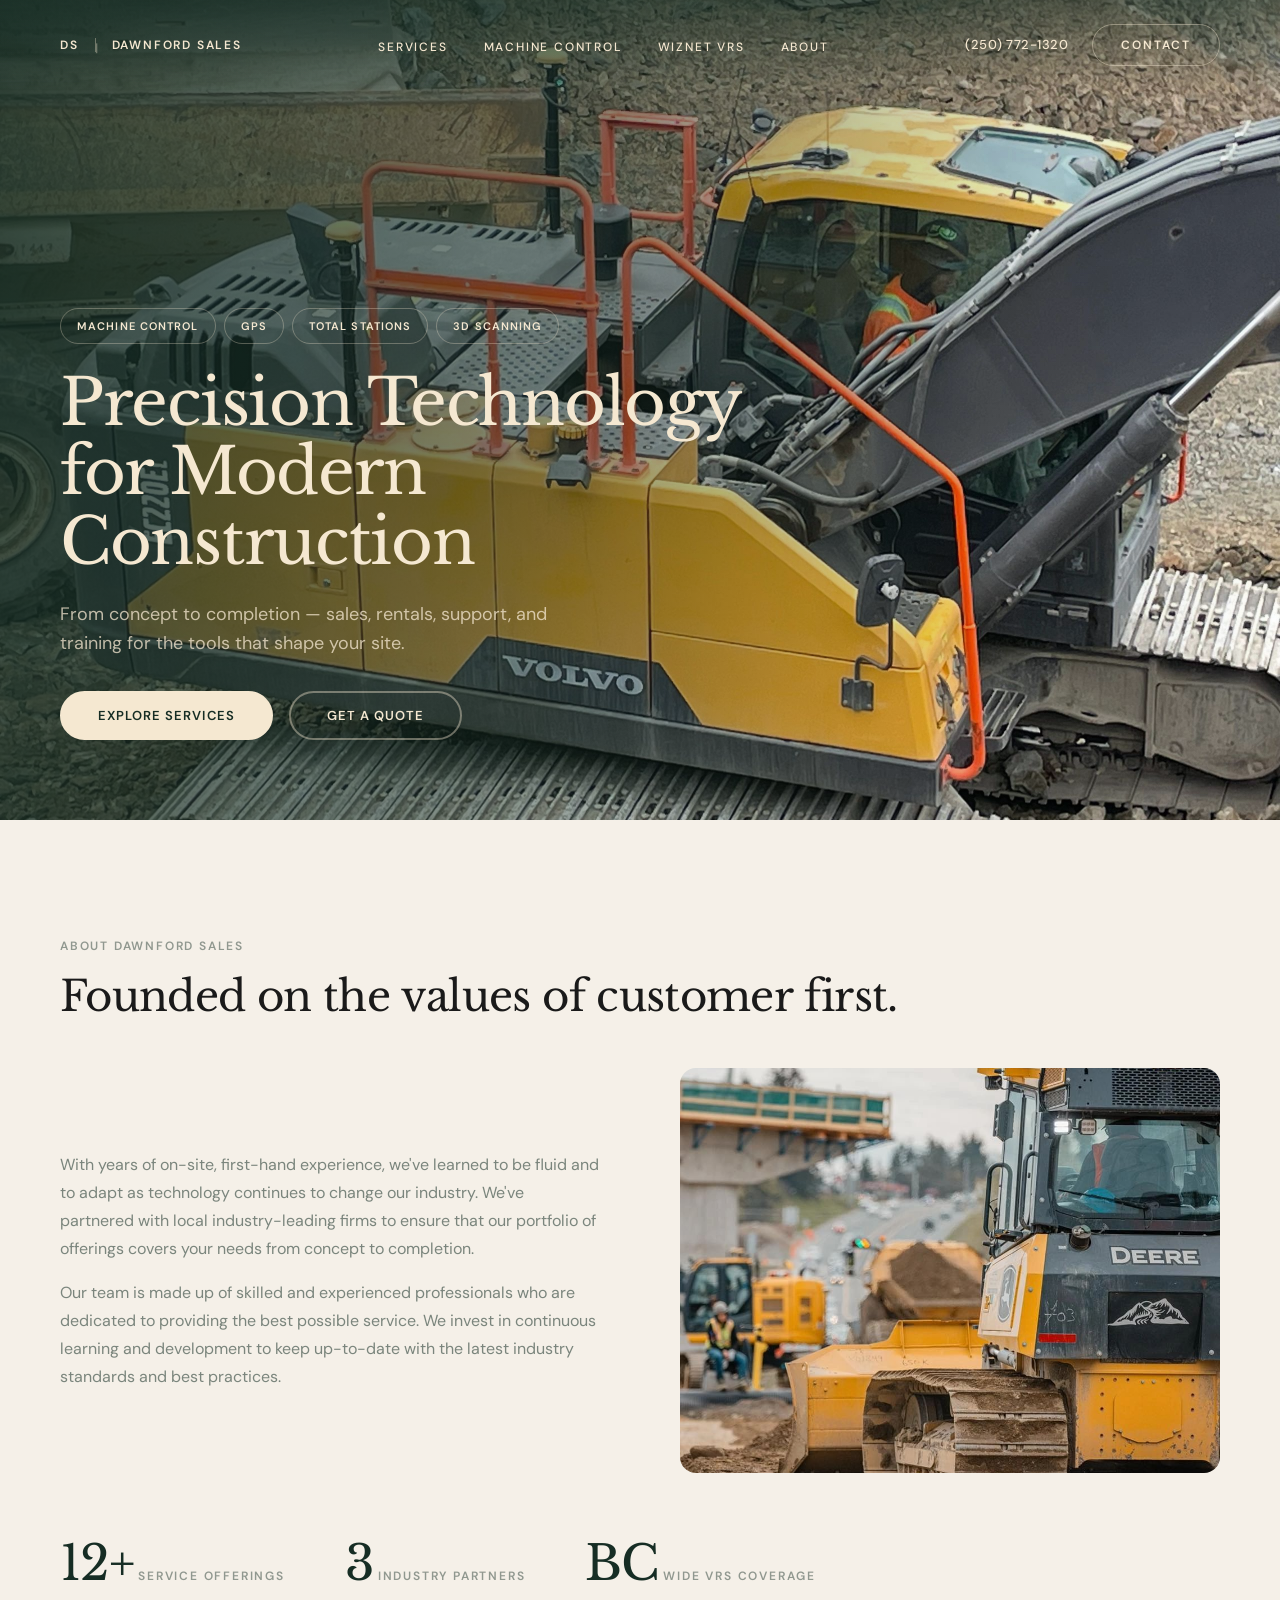
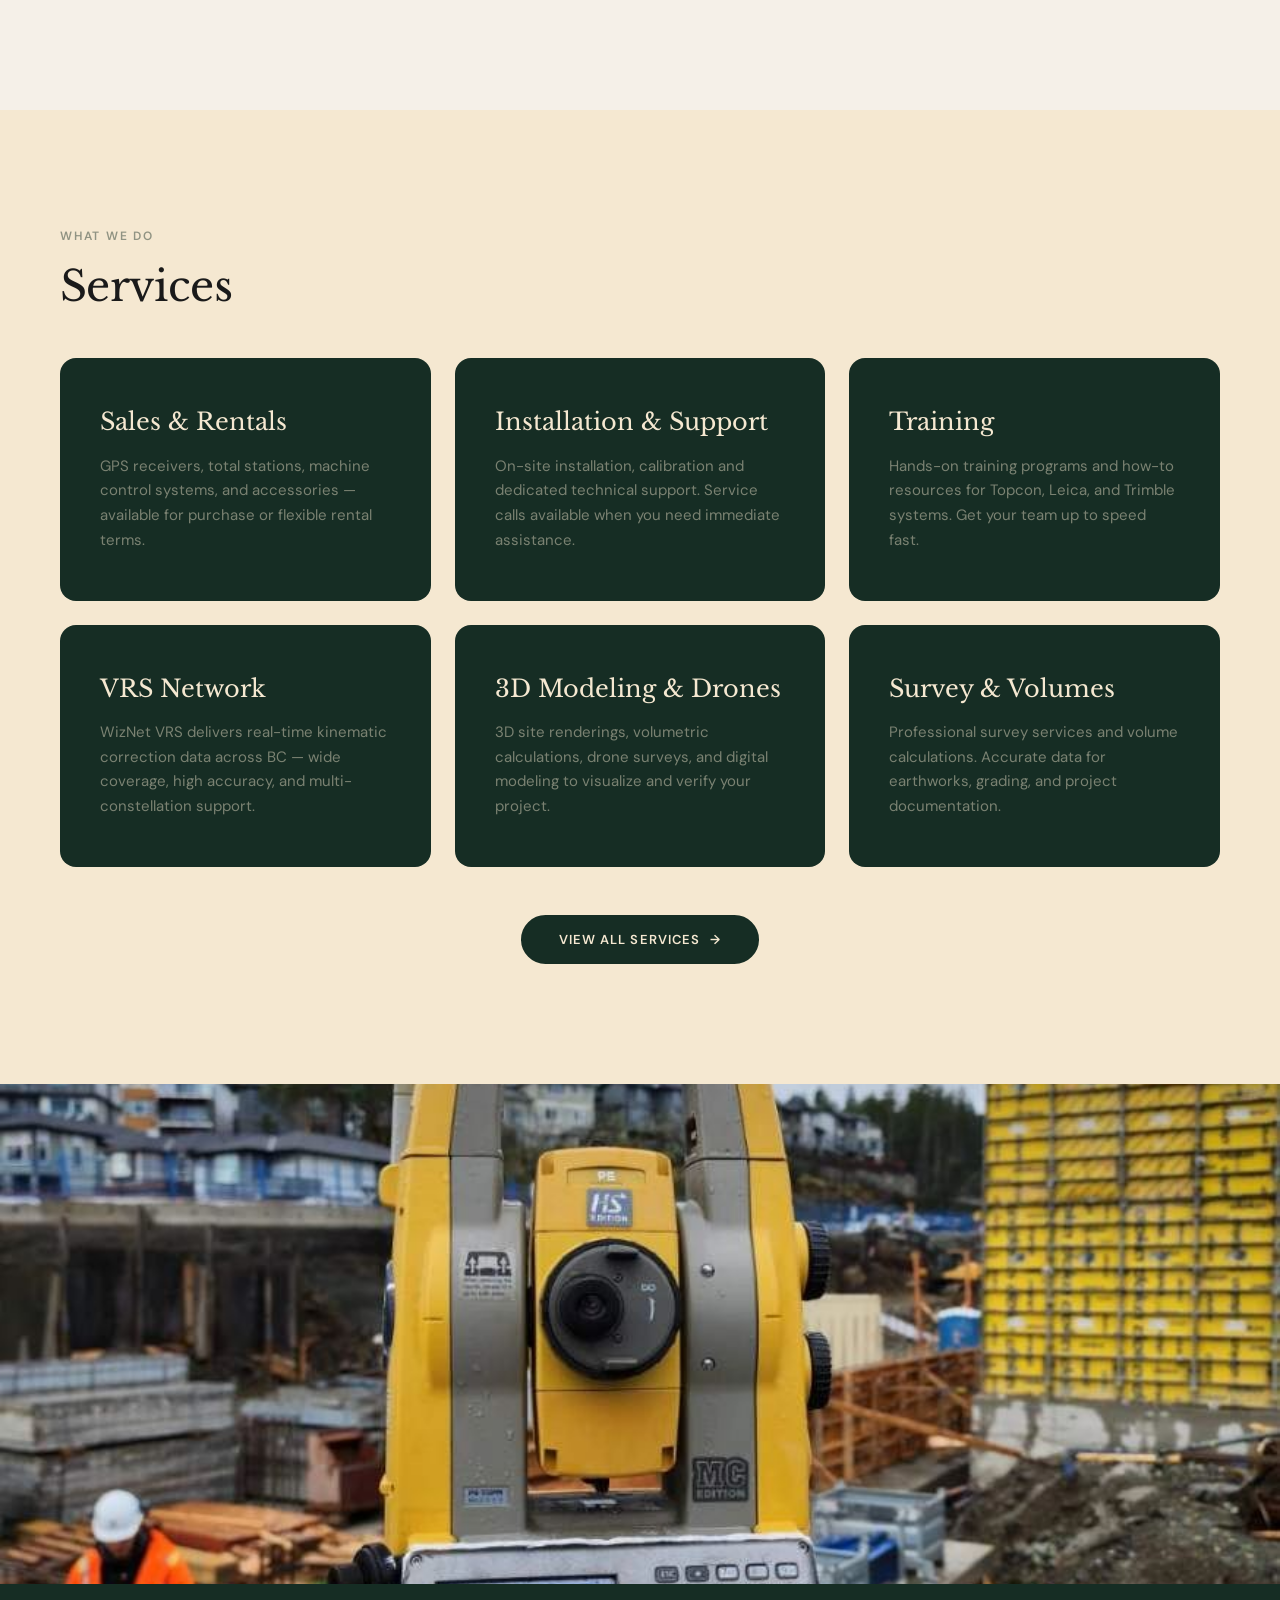
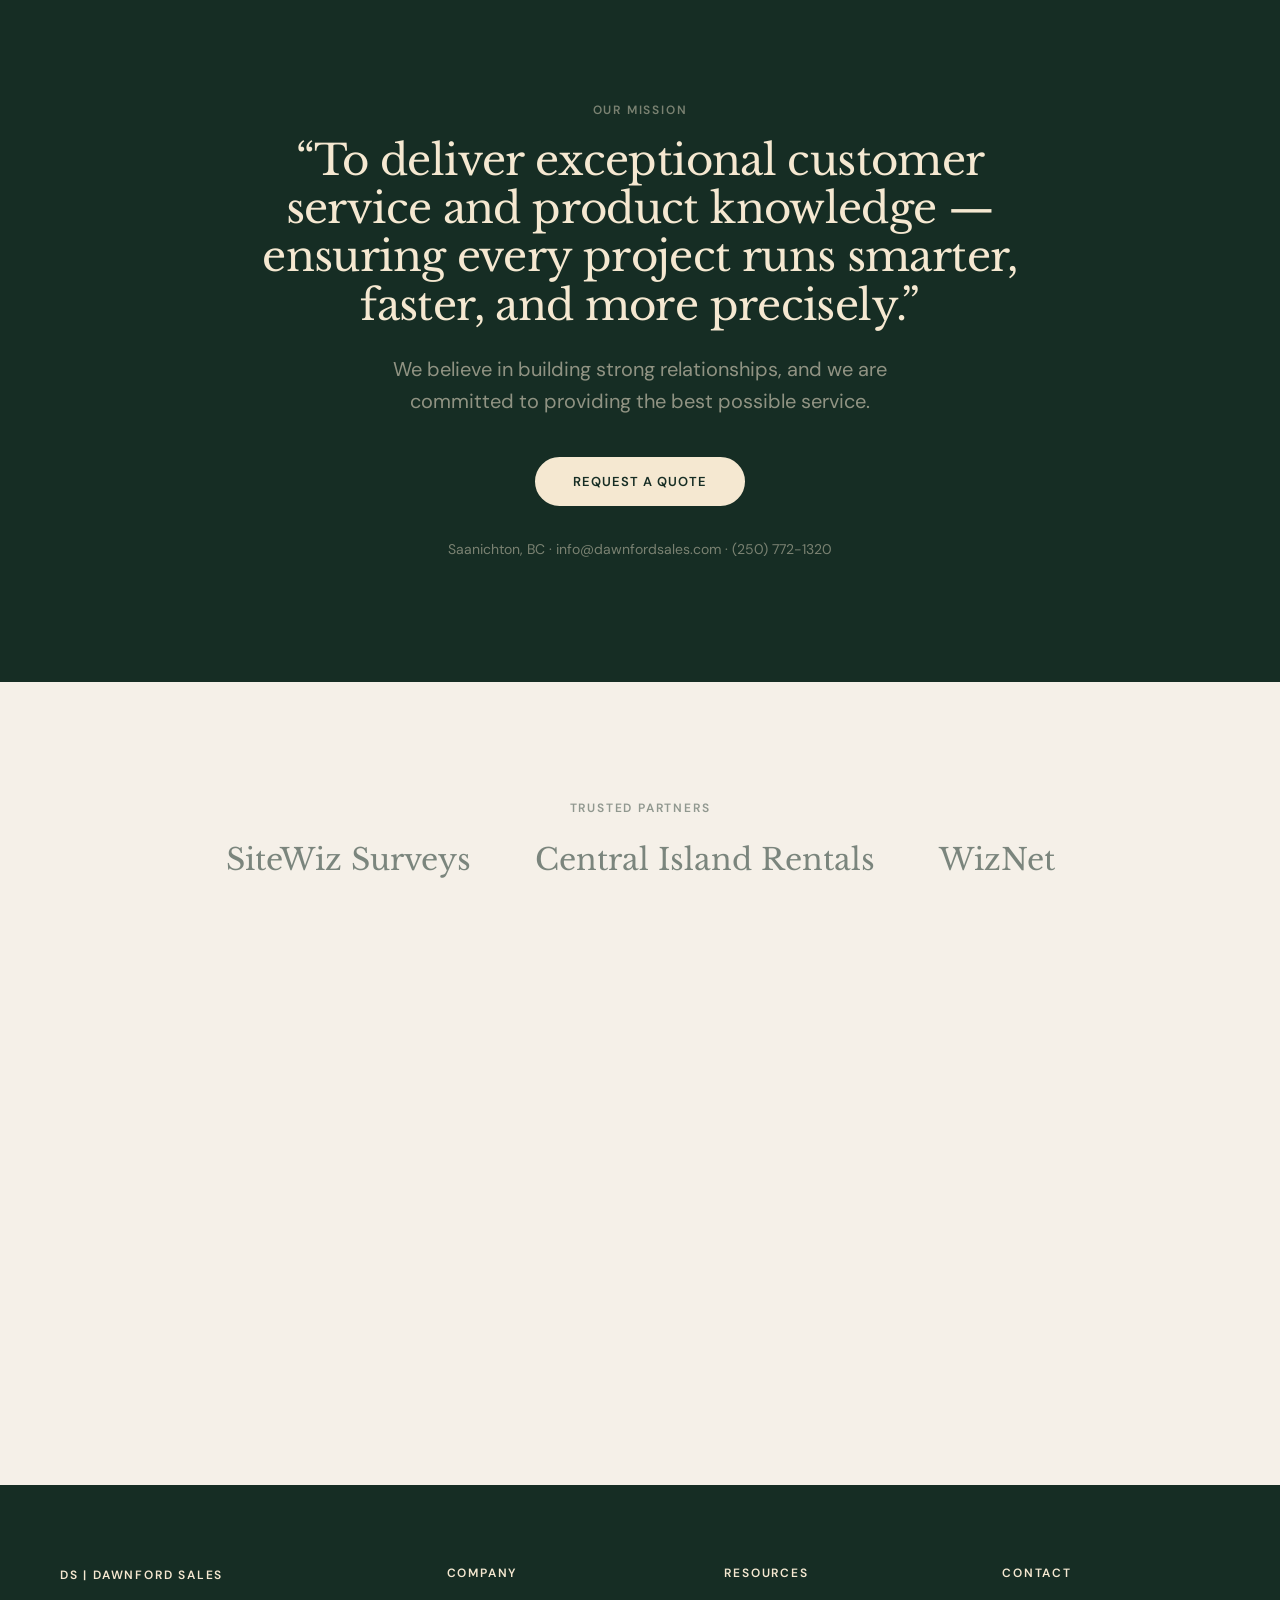
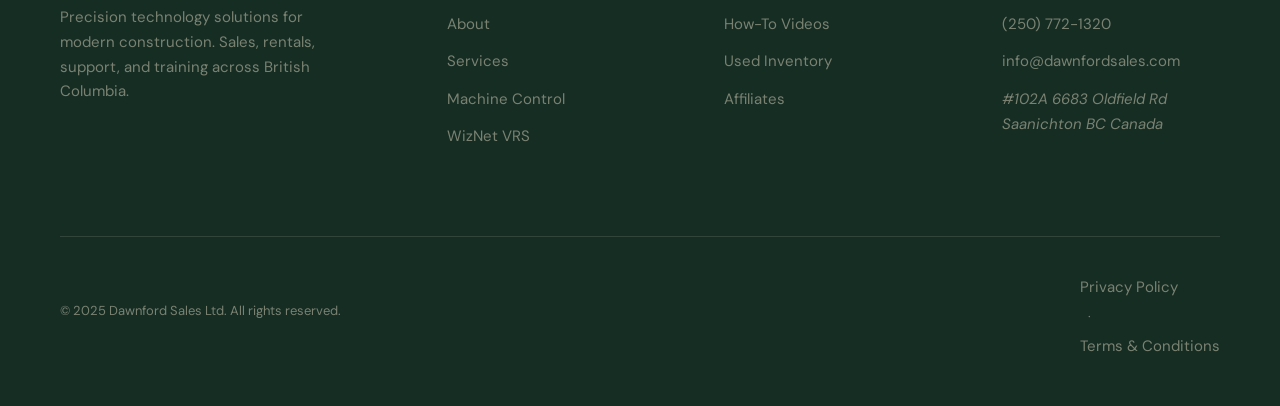
==== commit fc8cb8f9: "Replace map embeds with custom Google My Map and add used equipment page - Swap all 3 Google Maps if" ====
--- a/index.html
+++ b/index.html
@@ -159,7 +159,7 @@
   <!-- ============ MAP ============ -->
   <div class="map-section">
     <iframe
-      src="https://www.google.com/maps/embed?pb=!1m18!1m12!1m3!1d2638.5!2d-123.4019!3d48.5917!2m3!1f0!2f0!3f0!3m2!1i1024!2i768!4f13.1!3m3!1m2!1s0x0%3A0x0!2zNDjCsDM1JzMwLjEiTiAxMjPCsDI0JzA2LjgiVw!5e0!3m2!1sen!2sca!4v1"
+      src="https://www.google.com/maps/d/u/0/embed?mid=1etdUDuWRnKUgUkaizJpUHFdhF_-oUvA&ll=49.27524247573872%2C-123.19256235156249&z=7"
       width="100%"
       height="480"
       style="border:0; display:block;"
--- a/styles.css
+++ b/styles.css
@@ -163,6 +163,10 @@
   color: var(--color-muted);
 }
 
+.section--dark .lead {
+  color: rgba(245, 232, 209, 0.55);
+}
+
 .serif {
   font-family: var(--font-serif);
 }
@@ -226,6 +230,7 @@
   right: 0;
   z-index: 1000;
   padding: 24px 0;
+  background-color: var(--color-dark-green);
   transition: background-color var(--duration) var(--ease-luxury),
               padding var(--duration) var(--ease-luxury),
               box-shadow var(--duration) var(--ease-luxury);
@@ -290,10 +295,20 @@
 }
 
 .nav__logo-divider {
+  display: inline-block;
   width: 1px;
-  height: 18px;
+  height: 14px;
   background-color: currentColor;
   opacity: 0.35;
+  vertical-align: middle;
+  margin: 0 4px;
+}
+
+/* Horizontal divider */
+.divider {
+  border: none;
+  height: 1px;
+  background-color: rgba(22, 45, 36, 0.1);
 }
 
 /* Links */
@@ -398,6 +413,63 @@
   display: flex;
   align-items: flex-end;
   overflow: hidden;
+  background-size: cover;
+  background-position: center;
+  background-repeat: no-repeat;
+  padding-top: 80px;
+}
+
+/* Nav right section */
+.nav__right {
+  display: flex;
+  align-items: center;
+  gap: 24px;
+}
+
+/* Tag pills */
+.tag {
+  display: inline-block;
+  font-family: var(--font-sans);
+  font-size: 11px;
+  font-weight: 600;
+  letter-spacing: 0.1em;
+  text-transform: uppercase;
+  padding: 8px 16px;
+  border-radius: var(--radius-pill);
+  border: 1px solid rgba(245, 232, 209, 0.3);
+  color: var(--color-cream);
+  transition: all var(--duration-fast) var(--ease-luxury);
+}
+
+.tag:hover {
+  background-color: rgba(245, 232, 209, 0.12);
+  border-color: rgba(245, 232, 209, 0.5);
+}
+
+/* Tags on light backgrounds */
+.section--cream .tag,
+.section--off-white .tag,
+.section .tag {
+  border-color: rgba(22, 45, 36, 0.2);
+  color: var(--color-dark-green);
+}
+
+.section--cream .tag:hover,
+.section--off-white .tag:hover,
+.section .tag:hover {
+  background-color: rgba(22, 45, 36, 0.06);
+  border-color: rgba(22, 45, 36, 0.4);
+}
+
+/* Tags inside cards stay light */
+.card .tag {
+  border-color: rgba(245, 232, 209, 0.3);
+  color: var(--color-cream);
+}
+
+.card .tag:hover {
+  background-color: rgba(245, 232, 209, 0.12);
+  border-color: rgba(245, 232, 209, 0.5);
 }
 
 .hero__background {
@@ -719,6 +791,7 @@
 }
 
 .footer__brand-name {
+  display: block;
   font-family: var(--font-sans);
   font-size: 12px;
   font-weight: 600;
@@ -1019,37 +1092,16 @@
   width: 100%;
   height: 100%;
   object-fit: cover;
+  aspect-ratio: 4 / 3;
 }
 
 /* ==========================================================================
    15. Additional Components
    ========================================================================== */
 
-/* Divider */
-.divider {
-  height: 1px;
-  background-color: rgba(22, 45, 36, 0.1);
-  border: none;
-  margin: 0;
-}
-
+/* Divider (light variant) */
 .divider--light {
   background-color: rgba(245, 232, 209, 0.12);
-}
-
-/* Tag / Chip */
-.tag {
-  display: inline-flex;
-  align-items: center;
-  font-family: var(--font-sans);
-  font-size: 11px;
-  font-weight: 600;
-  letter-spacing: 0.12em;
-  text-transform: uppercase;
-  padding: 6px 16px;
-  border-radius: var(--radius-pill);
-  background-color: rgba(22, 45, 36, 0.06);
-  color: var(--color-accent-label);
 }
 
 /* Scroll indicator */
@@ -1331,12 +1383,6 @@
 /* ==========================================================================
    19. Nav — Right Side (Phone + CTA)
    ========================================================================== */
-.nav__right {
-  display: flex;
-  align-items: center;
-  gap: 24px;
-}
-
 .nav__phone {
   font-family: var(--font-sans);
   font-size: 13px;
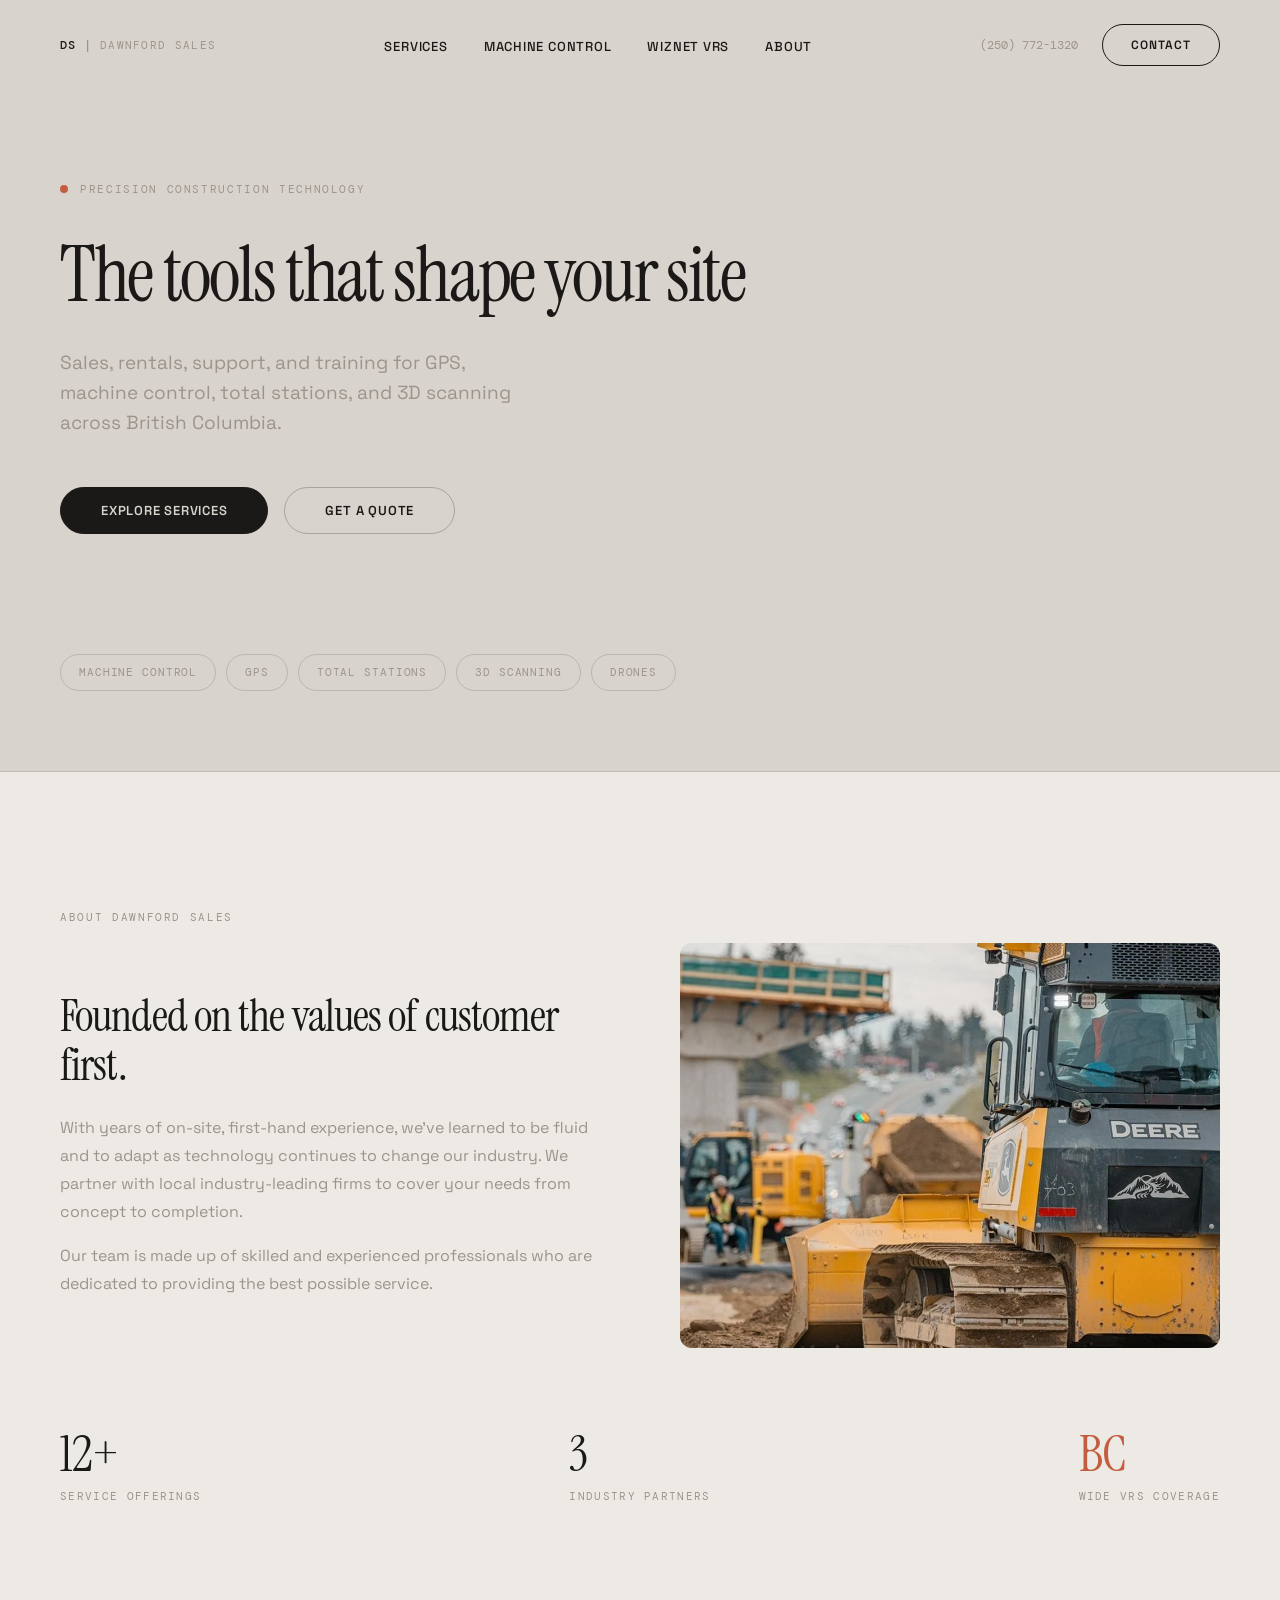
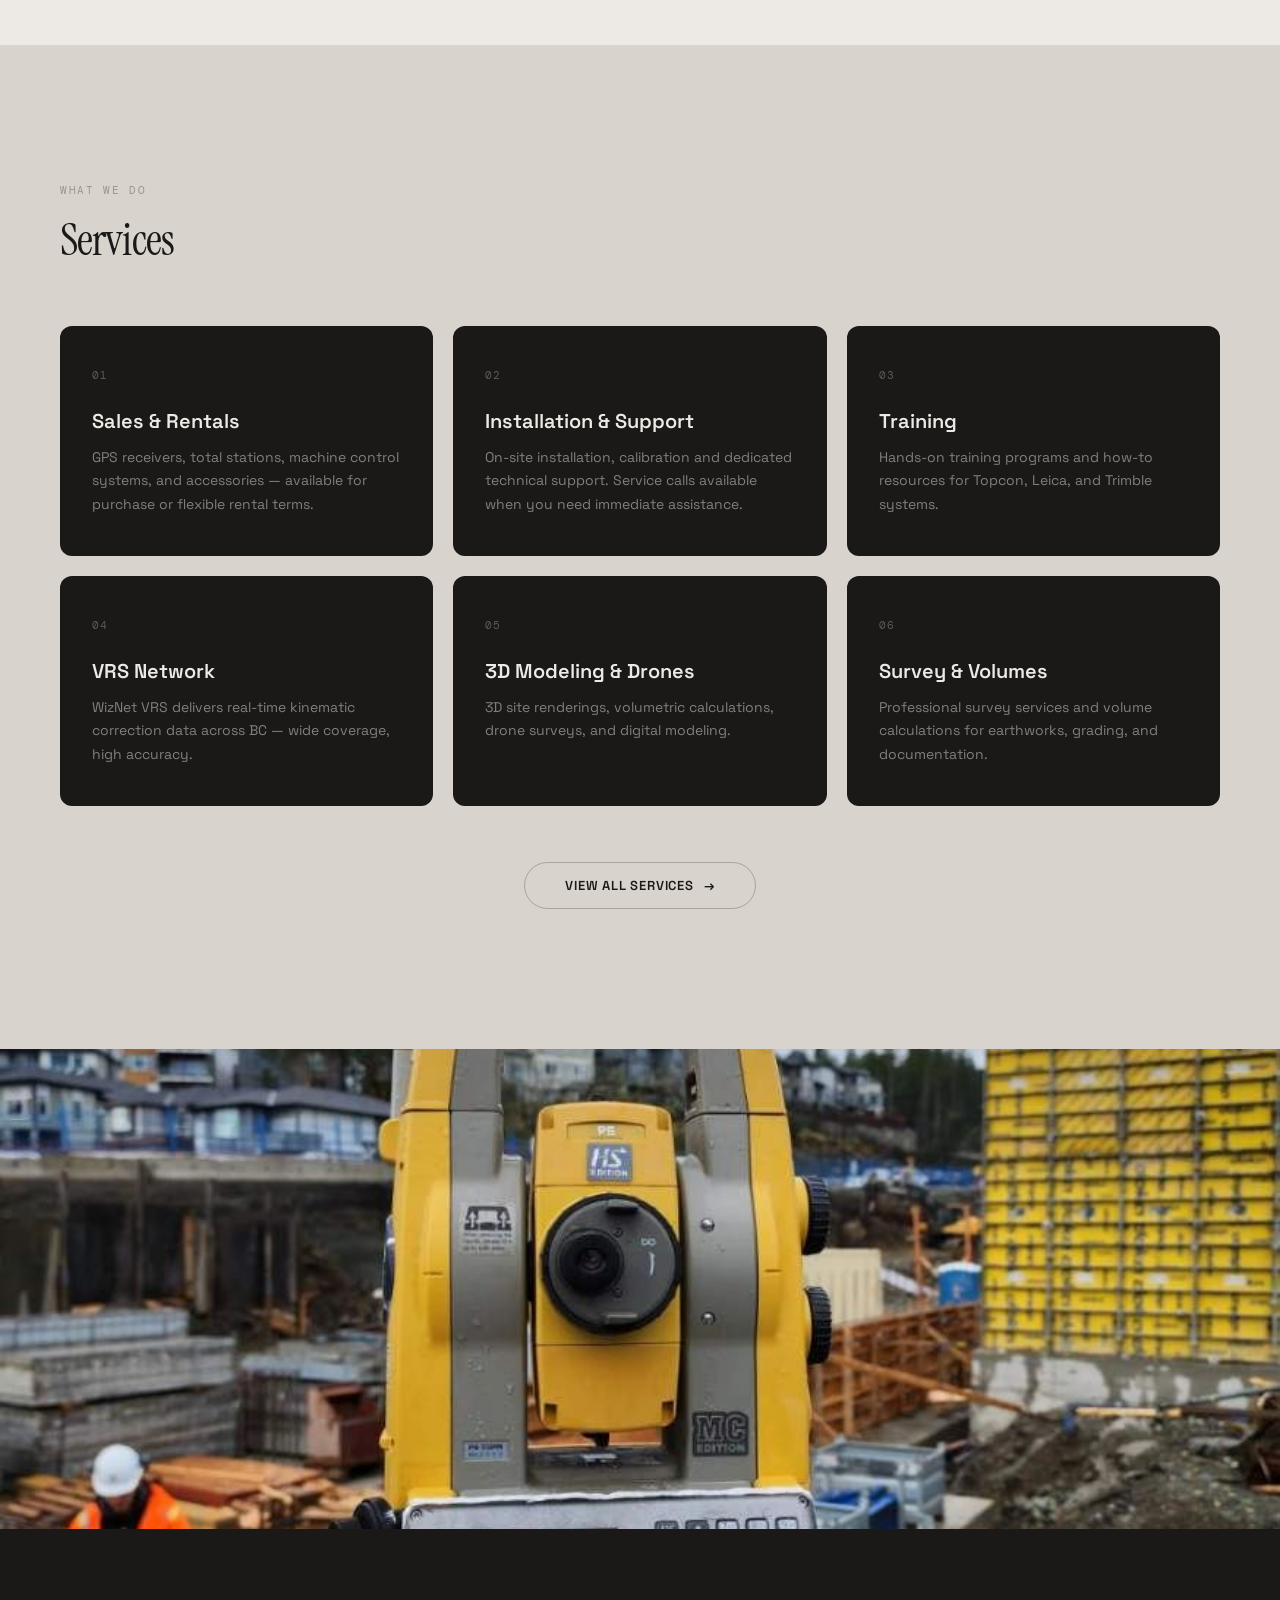
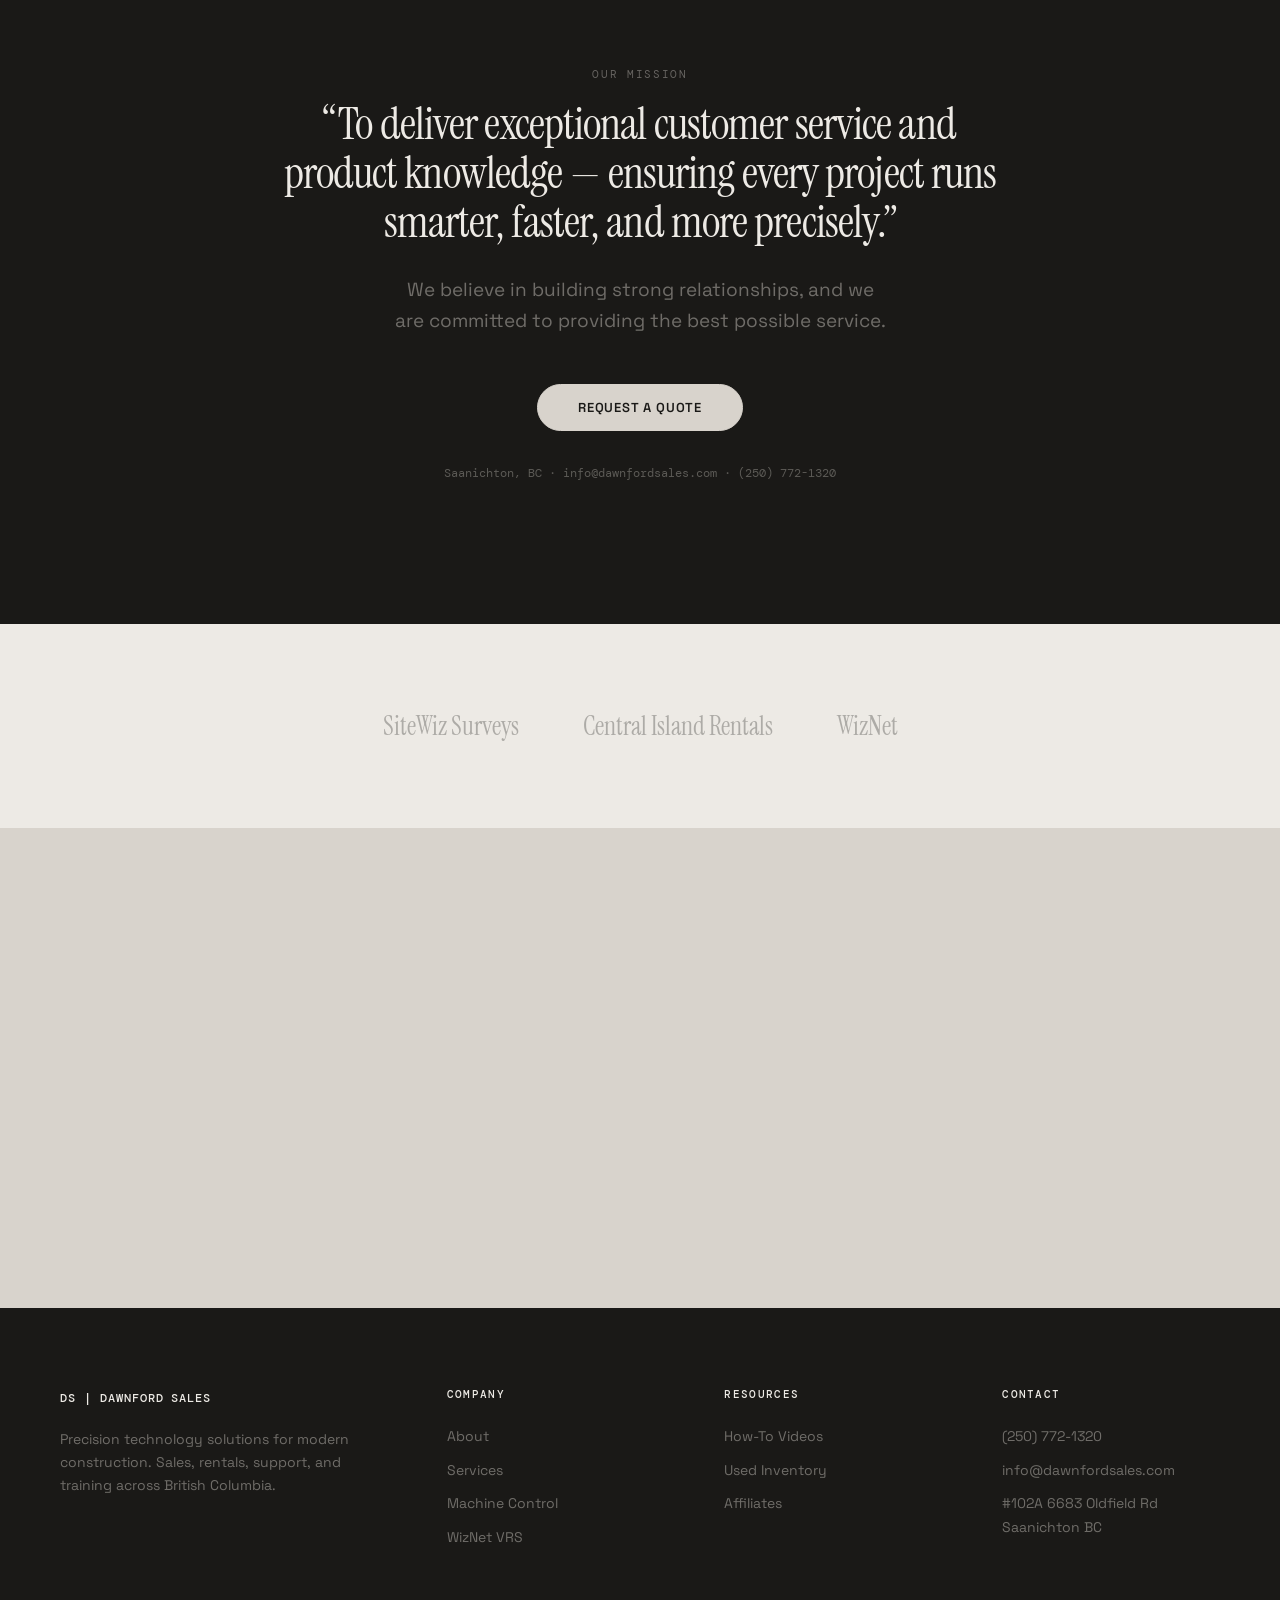
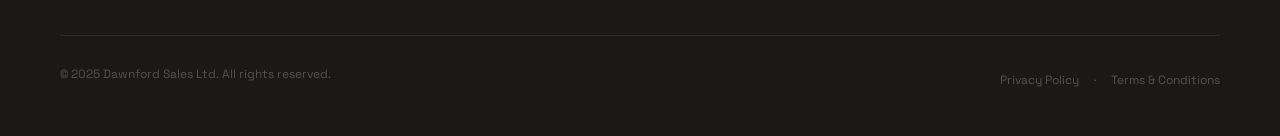
==== commit a519fb2a: "Complete visual redesign: technical precision meets editorial warmth New design system inspired by b" ====
--- a/index.html
+++ b/index.html
@@ -5,149 +5,153 @@
   <meta name="viewport" content="width=device-width, initial-scale=1.0">
   <meta name="description" content="Dawnford Sales Ltd — Precision construction technology in Saanichton, BC. Sales, rentals, support, and training for GPS, machine control, total stations, and 3D scanning.">
   <title>Dawnford Sales Ltd | Precision Technology for Modern Construction</title>
-  <link rel="preconnect" href="https://fonts.googleapis.com">
-  <link rel="preconnect" href="https://fonts.gstatic.com" crossorigin>
-  <link href="https://fonts.googleapis.com/css2?family=DM+Sans:ital,opsz,wght@0,9..40,300;0,9..40,400;0,9..40,500;0,9..40,600;0,9..40,700;1,9..40,400&family=Libre+Baskerville:ital,wght@0,400;0,700;1,400&display=swap" rel="stylesheet">
   <link rel="stylesheet" href="styles.css">
   <style>html { scroll-behavior: smooth; }</style>
 </head>
 <body>
 
-  <!-- ============ NAVIGATION ============ -->
-  <nav class="nav nav--transparent">
+  <!-- NAV -->
+  <nav class="nav">
     <div class="nav__inner">
-      <a href="index.html" class="nav__logo">DS <span class="nav__logo-divider">|</span> DAWNFORD SALES</a>
+      <a href="index.html" class="nav__logo">DS <span class="nav__logo-divider">|</span> <span class="nav__logo-sub">Dawnford Sales</span></a>
       <ul class="nav__links">
-        <li><a href="services.html" class="nav__link">SERVICES</a></li>
-        <li><a href="machine-control.html" class="nav__link">MACHINE CONTROL</a></li>
-        <li><a href="wiznet-vrs.html" class="nav__link">WIZNET VRS</a></li>
-        <li><a href="#about" class="nav__link">ABOUT</a></li>
+        <li><a href="services.html" class="nav__link">Services</a></li>
+        <li><a href="machine-control.html" class="nav__link">Machine Control</a></li>
+        <li><a href="wiznet-vrs.html" class="nav__link">WizNet VRS</a></li>
+        <li><a href="#about" class="nav__link">About</a></li>
       </ul>
       <div class="nav__right">
         <a href="tel:+12507721320" class="nav__phone">(250) 772-1320</a>
-        <a href="contact.html" class="nav__cta">CONTACT</a>
+        <a href="contact.html" class="nav__cta">Contact</a>
       </div>
     </div>
   </nav>
 
-  <!-- ============ HERO ============ -->
-  <header class="hero" style="background-image: url('images/field_equipment.jpg');">
-    <div class="hero__overlay"></div>
-    <div class="hero__content">
-      <div style="display:flex;flex-wrap:wrap;gap:8px;margin-bottom:24px;">
-        <span class="tag">MACHINE CONTROL</span>
-        <span class="tag">GPS</span>
-        <span class="tag">TOTAL STATIONS</span>
-        <span class="tag">3D SCANNING</span>
-      </div>
-      <h1>Precision Technology for Modern Construction</h1>
-      <p>From concept to completion &mdash; sales, rentals, support, and training for the tools that shape your site.</p>
-      <div style="display:flex;flex-wrap:wrap;gap:16px;margin-top:32px;">
-        <a href="services.html" class="btn btn--light">EXPLORE SERVICES</a>
-        <a href="contact.html" class="btn btn--outline-light">GET A QUOTE</a>
+  <!-- HERO -->
+  <header class="hero">
+    <div class="container">
+      <div class="hero__label">
+        <span class="hero__label-dot"></span>
+        Precision Construction Technology
+      </div>
+      <h1>The tools that shape your site</h1>
+      <p class="hero__subtitle">Sales, rentals, support, and training for GPS, machine control, total stations, and 3D scanning across British Columbia.</p>
+      <div class="hero__actions">
+        <a href="services.html" class="btn btn--primary">Explore Services</a>
+        <a href="contact.html" class="btn btn--outline">Get a Quote</a>
       </div>
     </div>
   </header>
 
-  <!-- ============ ABOUT ============ -->
-  <section class="section" id="about">
-    <div class="container">
-      <span class="section-label">ABOUT DAWNFORD SALES</span>
-      <h2>Founded on the values of customer first.</h2>
-
-      <div class="split" style="margin-top:48px;">
+  <!-- TAGS -->
+  <div class="container" style="padding-bottom: 80px;">
+    <div class="tags">
+      <span class="tag">Machine Control</span>
+      <span class="tag">GPS</span>
+      <span class="tag">Total Stations</span>
+      <span class="tag">3D Scanning</span>
+      <span class="tag">Drones</span>
+    </div>
+  </div>
+
+  <hr class="divider">
+
+  <!-- ABOUT -->
+  <section class="section section--warm" id="about">
+    <div class="container">
+      <div class="label">About Dawnford Sales</div>
+      <div class="split">
         <div class="split__text">
-          <p>With years of on-site, first-hand experience, we've learned to be fluid and to adapt as technology continues to change our industry. We've partnered with local industry-leading firms to ensure that our portfolio of offerings covers your needs from concept to completion.</p>
-          <p>Our team is made up of skilled and experienced professionals who are dedicated to providing the best possible service. We invest in continuous learning and development to keep up-to-date with the latest industry standards and best practices.</p>
+          <h2>Founded on the values of customer first.</h2>
+          <p>With years of on-site, first-hand experience, we've learned to be fluid and to adapt as technology continues to change our industry. We partner with local industry-leading firms to cover your needs from concept to completion.</p>
+          <p>Our team is made up of skilled and experienced professionals who are dedicated to providing the best possible service.</p>
         </div>
         <div class="split__image">
           <img src="images/team_photo.jpg" alt="The Dawnford Sales team on a project site" loading="lazy" width="600" height="400">
         </div>
       </div>
 
-      <div class="stats" style="margin-top:64px;">
+      <div class="stats" style="margin-top: 80px;">
         <div class="stat">
           <span class="stat__number">12+</span>
-          <span class="stat__label">SERVICE OFFERINGS</span>
+          <span class="stat__label">Service Offerings</span>
         </div>
         <div class="stat">
           <span class="stat__number">3</span>
-          <span class="stat__label">INDUSTRY PARTNERS</span>
+          <span class="stat__label">Industry Partners</span>
         </div>
         <div class="stat">
-          <span class="stat__number">BC</span>
-          <span class="stat__label">WIDE VRS COVERAGE</span>
-        </div>
-      </div>
-    </div>
-  </section>
-
-  <!-- ============ SERVICES ============ -->
-  <section class="section section--cream">
-    <div class="container">
-      <span class="section-label">WHAT WE DO</span>
-      <h2>Services</h2>
-
-      <div class="grid grid--3" style="margin-top:48px;">
-        <article class="card">
-          <h3>Sales &amp; Rentals</h3>
-          <p>GPS receivers, total stations, machine control systems, and accessories &mdash; available for purchase or flexible rental terms.</p>
-        </article>
-
-        <article class="card">
-          <h3>Installation &amp; Support</h3>
+          <span class="stat__number stat__number--accent">BC</span>
+          <span class="stat__label">Wide VRS Coverage</span>
+        </div>
+      </div>
+    </div>
+  </section>
+
+  <!-- SERVICES -->
+  <section class="section section--stone">
+    <div class="container">
+      <div class="label">What We Do</div>
+      <h2 style="margin-bottom: 60px;">Services</h2>
+
+      <div class="grid grid--3">
+        <article class="card">
+          <span class="card__number">01</span>
+          <h3>Sales & Rentals</h3>
+          <p>GPS receivers, total stations, machine control systems, and accessories — available for purchase or flexible rental terms.</p>
+        </article>
+        <article class="card">
+          <span class="card__number">02</span>
+          <h3>Installation & Support</h3>
           <p>On-site installation, calibration and dedicated technical support. Service calls available when you need immediate assistance.</p>
         </article>
-
-        <article class="card">
+        <article class="card">
+          <span class="card__number">03</span>
           <h3>Training</h3>
-          <p>Hands-on training programs and how-to resources for Topcon, Leica, and Trimble systems. Get your team up to speed fast.</p>
-        </article>
-
-        <article class="card">
+          <p>Hands-on training programs and how-to resources for Topcon, Leica, and Trimble systems.</p>
+        </article>
+        <article class="card">
+          <span class="card__number">04</span>
           <h3>VRS Network</h3>
-          <p>WizNet VRS delivers real-time kinematic correction data across BC &mdash; wide coverage, high accuracy, and multi-constellation support.</p>
-        </article>
-
-        <article class="card">
-          <h3>3D Modeling &amp; Drones</h3>
-          <p>3D site renderings, volumetric calculations, drone surveys, and digital modeling to visualize and verify your project.</p>
-        </article>
-
-        <article class="card">
-          <h3>Survey &amp; Volumes</h3>
-          <p>Professional survey services and volume calculations. Accurate data for earthworks, grading, and project documentation.</p>
-        </article>
-      </div>
-
-      <div style="text-align:center;margin-top:48px;">
-        <a href="services.html" class="btn btn--primary">View All Services <span class="btn__arrow">&rarr;</span></a>
-      </div>
-    </div>
-  </section>
-
-  <!-- ============ IMAGE BREAK ============ -->
+          <p>WizNet VRS delivers real-time kinematic correction data across BC — wide coverage, high accuracy.</p>
+        </article>
+        <article class="card">
+          <span class="card__number">05</span>
+          <h3>3D Modeling & Drones</h3>
+          <p>3D site renderings, volumetric calculations, drone surveys, and digital modeling.</p>
+        </article>
+        <article class="card">
+          <span class="card__number">06</span>
+          <h3>Survey & Volumes</h3>
+          <p>Professional survey services and volume calculations for earthworks, grading, and documentation.</p>
+        </article>
+      </div>
+
+      <div style="text-align: center; margin-top: 56px;">
+        <a href="services.html" class="btn btn--outline">View All Services <span class="btn__arrow">&rarr;</span></a>
+      </div>
+    </div>
+  </section>
+
+  <!-- IMAGE BREAK -->
   <div class="image-break">
     <img src="images/jobsite.jpg" alt="Active construction jobsite using Dawnford precision technology" loading="lazy" width="1920" height="500">
   </div>
 
-  <!-- ============ MISSION ============ -->
-  <section class="section section--dark">
-    <div class="container" style="text-align:center;">
-      <span class="section-label section-label--light">Our Mission</span>
-      <blockquote style="max-width:780px;margin:0 auto;">
-        <h2>&ldquo;To deliver exceptional customer service and product knowledge &mdash; ensuring every project runs smarter, faster, and more precisely.&rdquo;</h2>
-      </blockquote>
-      <p class="lead" style="max-width:600px;margin:24px auto 40px;">We believe in building strong relationships, and we are committed to providing the best possible service.</p>
-      <a href="contact.html" class="btn btn--light">REQUEST A QUOTE</a>
-      <p style="margin-top:32px;font-size:14px;">Saanichton, BC &middot; info@dawnfordsales.com &middot; (250) 772-1320</p>
-    </div>
-  </section>
-
-  <!-- ============ PARTNERS ============ -->
-  <section class="section">
-    <div class="container">
-      <span class="section-label" style="text-align:center;">TRUSTED PARTNERS</span>
+  <!-- MISSION -->
+  <section class="section section--dark" style="text-align: center;">
+    <div class="container" style="max-width: 860px;">
+      <div class="label label--light" style="justify-content: center;">Our Mission</div>
+      <h2 style="margin-bottom: 28px;">&ldquo;To deliver exceptional customer service and product knowledge &mdash; ensuring every project runs smarter, faster, and more precisely.&rdquo;</h2>
+      <p class="lead" style="max-width: 500px; margin: 0 auto 48px;">We believe in building strong relationships, and we are committed to providing the best possible service.</p>
+      <a href="contact.html" class="btn btn--light">Request a Quote</a>
+      <p style="margin-top: 32px; font-family: var(--font-mono); font-size: 12px; color: rgba(216,211,204,0.35);">Saanichton, BC &middot; info@dawnfordsales.com &middot; (250) 772-1320</p>
+    </div>
+  </section>
+
+  <!-- PARTNERS -->
+  <section class="section section--warm" style="padding-top: 80px; padding-bottom: 80px;">
+    <div class="container">
       <div class="partners">
         <span class="partner-name">SiteWiz Surveys</span>
         <span class="partner-name">Central Island Rentals</span>
@@ -156,31 +160,26 @@
     </div>
   </section>
 
-  <!-- ============ MAP ============ -->
+  <!-- MAP -->
   <div class="map-section">
     <iframe
       src="https://www.google.com/maps/d/u/0/embed?mid=1etdUDuWRnKUgUkaizJpUHFdhF_-oUvA&ll=49.27524247573872%2C-123.19256235156249&z=7"
-      width="100%"
-      height="480"
-      style="border:0; display:block;"
-      allowfullscreen=""
-      loading="lazy"
+      width="100%" height="480" style="border:0; display:block;"
+      allowfullscreen="" loading="lazy"
       referrerpolicy="no-referrer-when-downgrade"
-      title="Dawnford Sales location — 102A, 6683 Oldfield Road, Saanichton, BC">
-    </iframe>
+      title="Dawnford Sales coverage area"></iframe>
   </div>
 
-  <!-- ============ FOOTER ============ -->
+  <!-- FOOTER -->
   <footer class="footer">
     <div class="container">
       <div class="footer__grid">
         <div class="footer__brand">
-          <span class="footer__brand-name">DS | DAWNFORD SALES</span>
+          <span class="footer__brand-name">DS | Dawnford Sales</span>
           <p>Precision technology solutions for modern construction. Sales, rentals, support, and training across British Columbia.</p>
         </div>
-
-        <div>
-          <h4 class="footer__heading">COMPANY</h4>
+        <div>
+          <h4 class="footer__heading">Company</h4>
           <ul>
             <li><a href="#about" class="footer__link">About</a></li>
             <li><a href="services.html" class="footer__link">Services</a></li>
@@ -188,33 +187,30 @@
             <li><a href="wiznet-vrs.html" class="footer__link">WizNet VRS</a></li>
           </ul>
         </div>
-
-        <div>
-          <h4 class="footer__heading">RESOURCES</h4>
+        <div>
+          <h4 class="footer__heading">Resources</h4>
           <ul>
             <li><a href="how-to-videos.html" class="footer__link">How-To Videos</a></li>
             <li><a href="used-inventory.html" class="footer__link">Used Inventory</a></li>
             <li><a href="affiliates.html" class="footer__link">Affiliates</a></li>
           </ul>
         </div>
-
-        <div>
-          <h4 class="footer__heading">CONTACT</h4>
+        <div>
+          <h4 class="footer__heading">Contact</h4>
           <ul>
             <li><a href="tel:+12507721320" class="footer__link">(250) 772-1320</a></li>
             <li><a href="mailto:info@dawnfordsales.com" class="footer__link">info@dawnfordsales.com</a></li>
-            <li><address class="footer__link">#102A 6683 Oldfield Rd<br>Saanichton BC Canada</address></li>
+            <li><address class="footer__link" style="font-style: normal;">#102A 6683 Oldfield Rd<br>Saanichton BC</address></li>
           </ul>
         </div>
       </div>
-
       <div class="footer__bottom">
         <p>&copy; 2025 Dawnford Sales Ltd. All rights reserved.</p>
-        <p>
-          <a href="privacy.html" class="footer__link">Privacy Policy</a>
-          <span style="margin:0 8px;">&middot;</span>
-          <a href="terms.html" class="footer__link">Terms &amp; Conditions</a>
-        </p>
+        <div>
+          <a href="privacy.html">Privacy Policy</a>
+          <span style="margin: 0 12px;">&middot;</span>
+          <a href="terms.html">Terms &amp; Conditions</a>
+        </div>
       </div>
     </div>
   </footer>
--- a/styles.css
+++ b/styles.css
@@ -1,47 +1,43 @@
 /* ==========================================================================
    Dawnford Sales Ltd — Master Stylesheet
-   Luxury Construction Technology
-   ========================================================================== */
-
-/* ---------- Google Fonts ---------- */
-@import url('https://fonts.googleapis.com/css2?family=DM+Sans:ital,opsz,wght@0,9..40,400;0,9..40,500;0,9..40,600;0,9..40,700;1,9..40,400;1,9..40,500&family=Libre+Baskerville:ital,wght@0,400;0,700;1,400&display=swap');
+   Technical Precision · Editorial Warmth
+   ========================================================================== */
+
+@import url('https://fonts.googleapis.com/css2?family=DM+Mono:ital,wght@0,300;0,400;0,500&family=Instrument+Serif:ital@0;1&family=Space+Grotesk:wght@300;400;500;600;700&display=swap');
 
 /* ==========================================================================
    0. Design Tokens
    ========================================================================== */
 :root {
-  /* Palette */
-  --color-dark-green:    #162D24;
-  --color-cream:         #F5E8D1;
-  --color-off-white:     #F5F0E8;
-  --color-body-text:     #1a1a1a;
-  --color-muted:         rgba(22, 45, 36, 0.55);
-  --color-accent-label:  rgba(22, 45, 36, 0.45);
-  --color-cream-muted:   rgba(245, 232, 209, 0.45);
-
-  /* Typography */
-  --font-serif:  'Libre Baskerville', Georgia, 'Times New Roman', serif;
-  --font-sans:   'DM Sans', -apple-system, BlinkMacSystemFont, 'Segoe UI', Helvetica, Arial, sans-serif;
-
-  /* Sizing */
-  --max-width:   1320px;
-  --gutter:      60px;
-  --section-pad: 120px;
-  --radius-pill: 100px;
-  --radius-card: 16px;
-
-  /* Motion */
-  --ease-luxury: cubic-bezier(0.23, 1, 0.32, 1);
-  --duration:    0.5s;
+  --color-stone:      #D8D3CC;
+  --color-warm-white:  #EDEAE5;
+  --color-near-black:  #1A1917;
+  --color-mid-gray:    #9B958D;
+  --color-terracotta:  #C45D3E;
+  --color-muted:       rgba(26, 25, 23, 0.45);
+  --color-muted-light: rgba(216, 211, 204, 0.45);
+  --color-border:      rgba(26, 25, 23, 0.12);
+  --color-border-light: rgba(216, 211, 204, 0.1);
+
+  --font-display: 'Instrument Serif', Georgia, serif;
+  --font-body:    'Space Grotesk', -apple-system, BlinkMacSystemFont, 'Segoe UI', sans-serif;
+  --font-mono:    'DM Mono', 'SF Mono', 'Fira Code', monospace;
+
+  --max-width:    1320px;
+  --gutter:       60px;
+  --section-pad:  140px;
+  --radius:       12px;
+  --radius-pill:  100px;
+
+  --ease:         cubic-bezier(0.23, 1, 0.32, 1);
+  --duration:     0.5s;
   --duration-fast: 0.3s;
 }
 
 /* ==========================================================================
    1. Reset / Base
    ========================================================================== */
-*,
-*::before,
-*::after {
+*, *::before, *::after {
   box-sizing: border-box;
   margin: 0;
   padding: 0;
@@ -54,39 +50,26 @@
 }
 
 body {
-  font-family: var(--font-sans);
+  font-family: var(--font-body);
   font-size: 16px;
   line-height: 1.7;
-  color: var(--color-body-text);
-  background-color: var(--color-off-white);
+  color: var(--color-near-black);
+  background-color: var(--color-stone);
   -webkit-font-smoothing: antialiased;
   -moz-osx-font-smoothing: grayscale;
-  text-rendering: optimizeLegibility;
   overflow-x: hidden;
 }
 
-img,
-video,
-svg {
+img, video, svg {
   display: block;
   max-width: 100%;
   height: auto;
 }
 
-a {
-  color: inherit;
-  text-decoration: none;
-}
-
-ul,
-ol {
-  list-style: none;
-}
-
-button,
-input,
-textarea,
-select {
+a { color: inherit; text-decoration: none; }
+ul, ol { list-style: none; }
+
+button, input, textarea, select {
   font: inherit;
   color: inherit;
   border: none;
@@ -94,30 +77,28 @@
   outline: none;
 }
 
-button {
-  cursor: pointer;
-}
+button { cursor: pointer; }
 
 /* ==========================================================================
    2. Typography
    ========================================================================== */
 h1, h2, h3, h4, h5, h6 {
-  font-family: var(--font-serif);
+  font-family: var(--font-display);
   font-weight: 400;
-  line-height: 1.15;
-  color: var(--color-body-text);
+  line-height: 1.1;
+  color: var(--color-near-black);
 }
 
 h1 {
-  font-size: clamp(48px, 5vw, 64px);
+  font-size: clamp(48px, 6vw, 86px);
+  letter-spacing: -0.03em;
+  line-height: 0.95;
+}
+
+h2 {
+  font-size: clamp(32px, 3.5vw, 48px);
   letter-spacing: -0.02em;
-  line-height: 1.08;
-}
-
-h2 {
-  font-size: clamp(32px, 3.5vw, 42px);
-  letter-spacing: -0.015em;
-  line-height: 1.15;
+  line-height: 1.1;
 }
 
 h3 {
@@ -125,13 +106,6 @@
   line-height: 1.3;
 }
 
-h4 {
-  font-size: 18px;
-  font-family: var(--font-sans);
-  font-weight: 600;
-  line-height: 1.4;
-}
-
 p {
   margin-bottom: 1em;
 }
@@ -140,49 +114,45 @@
   margin-bottom: 0;
 }
 
-.section-label,
 .label {
-  display: block;
-  font-family: var(--font-sans);
-  font-size: 12px;
-  font-weight: 600;
+  display: flex;
+  align-items: center;
+  gap: 12px;
+  font-family: var(--font-mono);
+  font-size: 11px;
+  font-weight: 400;
   letter-spacing: 0.15em;
   text-transform: uppercase;
-  color: var(--color-accent-label);
+  color: var(--color-mid-gray);
   margin-bottom: 20px;
   line-height: 1;
 }
 
-.section-label--light {
-  color: var(--color-cream-muted);
+.label__dot {
+  width: 8px;
+  height: 8px;
+  border-radius: 50%;
+  background-color: var(--color-terracotta);
+  flex-shrink: 0;
+}
+
+.label--light {
+  color: rgba(216, 211, 204, 0.4);
 }
 
 .lead {
-  font-size: 20px;
+  font-size: 19px;
   line-height: 1.6;
-  color: var(--color-muted);
-}
-
-.section--dark .lead {
-  color: rgba(245, 232, 209, 0.55);
-}
-
-.serif {
-  font-family: var(--font-serif);
-}
-
-.sans {
-  font-family: var(--font-sans);
-}
-
-/* ==========================================================================
-   3. Layout Utilities
+  color: var(--color-mid-gray);
+}
+
+/* ==========================================================================
+   3. Layout
    ========================================================================== */
 .container {
   width: 100%;
   max-width: var(--max-width);
-  margin-left: auto;
-  margin-right: auto;
+  margin: 0 auto;
   padding-left: var(--gutter);
   padding-right: var(--gutter);
 }
@@ -192,32 +162,43 @@
   padding-bottom: var(--section-pad);
 }
 
-.section--cream {
-  background-color: var(--color-cream);
-}
-
-.section--off-white {
-  background-color: var(--color-off-white);
-}
-
-.section--dark {
-  background-color: var(--color-dark-green);
-  color: var(--color-cream);
-}
+.section--stone   { background-color: var(--color-stone); }
+.section--warm    { background-color: var(--color-warm-white); }
+.section--dark    { background-color: var(--color-near-black); }
 
 .section--dark h1,
 .section--dark h2,
-.section--dark h3,
-.section--dark h4 {
-  color: var(--color-cream);
-}
-
-.section--dark p {
-  color: var(--color-cream-muted);
-}
-
-.section--dark .section-label {
-  color: var(--color-cream-muted);
+.section--dark h3 { color: var(--color-warm-white); }
+
+.section--dark p { color: var(--color-muted-light); }
+.section--dark .label { color: rgba(216, 211, 204, 0.4); }
+.section--dark .lead { color: var(--color-muted-light); }
+
+.split {
+  display: grid;
+  grid-template-columns: 1fr 1fr;
+  gap: 80px;
+  align-items: center;
+}
+
+.split__text h2 { margin-bottom: 24px; }
+
+.split__text p {
+  color: var(--color-mid-gray);
+  font-size: 16px;
+  line-height: 1.75;
+}
+
+.split__image {
+  border-radius: var(--radius);
+  overflow: hidden;
+}
+
+.split__image img {
+  width: 100%;
+  height: 100%;
+  object-fit: cover;
+  aspect-ratio: 4 / 3;
 }
 
 /* ==========================================================================
@@ -230,40 +211,15 @@
   right: 0;
   z-index: 1000;
   padding: 24px 0;
-  background-color: var(--color-dark-green);
-  transition: background-color var(--duration) var(--ease-luxury),
-              padding var(--duration) var(--ease-luxury),
-              box-shadow var(--duration) var(--ease-luxury);
-}
-
-/* Transparent state over hero */
-.nav--transparent {
-  background-color: transparent;
-}
-
-/* Gradient backing so white text stays readable over varied hero images */
-.nav--transparent::before {
-  content: '';
-  position: absolute;
-  inset: 0;
-  background: linear-gradient(
-    180deg,
-    rgba(22, 45, 36, 0.55) 0%,
-    rgba(22, 45, 36, 0) 100%
-  );
-  pointer-events: none;
-  z-index: -1;
-  transition: opacity var(--duration) var(--ease-luxury);
+  background-color: var(--color-stone);
+  transition: background-color var(--duration) var(--ease),
+              padding var(--duration) var(--ease),
+              box-shadow var(--duration) var(--ease);
 }
 
 .nav--scrolled {
-  background-color: var(--color-off-white);
   padding: 16px 0;
-  box-shadow: 0 1px 0 rgba(22, 45, 36, 0.08);
-}
-
-.nav--scrolled::before {
-  opacity: 0;
+  box-shadow: 0 1px 0 var(--color-border);
 }
 
 .nav__inner {
@@ -275,59 +231,45 @@
   padding: 0 var(--gutter);
 }
 
-/* Logo */
 .nav__logo {
   display: flex;
   align-items: center;
-  gap: 12px;
-  font-family: var(--font-sans);
-  font-size: 12px;
-  font-weight: 600;
-  letter-spacing: 0.15em;
-  text-transform: uppercase;
-  color: var(--color-cream);
-  transition: color var(--duration) var(--ease-luxury);
-  white-space: nowrap;
-}
-
-.nav--scrolled .nav__logo {
-  color: var(--color-dark-green);
-}
-
-.nav__logo-divider {
-  display: inline-block;
-  width: 1px;
-  height: 14px;
-  background-color: currentColor;
-  opacity: 0.35;
-  vertical-align: middle;
-  margin: 0 4px;
-}
-
-/* Horizontal divider */
-.divider {
-  border: none;
-  height: 1px;
-  background-color: rgba(22, 45, 36, 0.1);
-}
-
-/* Links */
-.nav__links {
-  display: flex;
-  align-items: center;
-  gap: 36px;
-}
-
-.nav__link {
-  font-family: var(--font-sans);
+  gap: 8px;
+  font-family: var(--font-mono);
   font-size: 12px;
   font-weight: 500;
-  letter-spacing: 0.15em;
-  text-transform: uppercase;
-  color: var(--color-cream);
+  letter-spacing: 0.08em;
+  text-transform: uppercase;
+  color: var(--color-near-black);
+  white-space: nowrap;
+}
+
+.nav__logo-divider {
+  color: var(--color-mid-gray);
+}
+
+.nav__logo-sub {
+  font-weight: 400;
+  font-size: 11px;
+  letter-spacing: 0.12em;
+  color: var(--color-mid-gray);
+}
+
+.nav__links {
+  display: flex;
+  align-items: center;
+  gap: 36px;
+}
+
+.nav__link {
+  font-family: var(--font-body);
+  font-size: 13px;
+  font-weight: 500;
+  letter-spacing: 0.06em;
+  text-transform: uppercase;
+  color: var(--color-near-black);
   position: relative;
-  transition: color var(--duration-fast) var(--ease-luxury),
-              opacity var(--duration-fast) var(--ease-luxury);
+  transition: color var(--duration-fast) var(--ease);
 }
 
 .nav__link::after {
@@ -338,444 +280,400 @@
   width: 0;
   height: 1px;
   background-color: currentColor;
-  transition: width var(--duration) var(--ease-luxury);
-}
-
-.nav__link:hover::after {
-  width: 100%;
-}
-
-.nav--scrolled .nav__link {
-  color: var(--color-dark-green);
-}
-
-/* Contact pill in nav */
+  transition: width var(--duration) var(--ease);
+}
+
+.nav__link:hover::after { width: 100%; }
+
+.nav__right {
+  display: flex;
+  align-items: center;
+  gap: 24px;
+}
+
+.nav__phone {
+  font-family: var(--font-mono);
+  font-size: 12px;
+  color: var(--color-mid-gray);
+  transition: color var(--duration-fast) var(--ease);
+}
+
+.nav__phone:hover { color: var(--color-near-black); }
+
 .nav__cta {
-  font-family: var(--font-sans);
+  font-family: var(--font-body);
   font-size: 12px;
   font-weight: 600;
-  letter-spacing: 0.15em;
-  text-transform: uppercase;
-  color: var(--color-cream);
-  border: 1px solid rgba(245, 232, 209, 0.4);
+  letter-spacing: 0.08em;
+  text-transform: uppercase;
+  color: var(--color-near-black);
+  border: 1.5px solid var(--color-near-black);
   border-radius: var(--radius-pill);
   padding: 10px 28px;
-  transition: background-color var(--duration-fast) var(--ease-luxury),
-              color var(--duration-fast) var(--ease-luxury),
-              border-color var(--duration-fast) var(--ease-luxury);
+  transition: all var(--duration-fast) var(--ease);
 }
 
 .nav__cta:hover {
-  background-color: var(--color-cream);
-  color: var(--color-dark-green);
-  border-color: var(--color-cream);
-}
-
-.nav--scrolled .nav__cta {
-  color: var(--color-dark-green);
-  border-color: var(--color-dark-green);
-}
-
-.nav--scrolled .nav__cta:hover {
-  background-color: var(--color-dark-green);
-  color: var(--color-cream);
-}
-
-/* Mobile menu toggle */
+  background-color: var(--color-near-black);
+  color: var(--color-stone);
+}
+
+/* Dark nav for dark-bg pages */
+.nav--dark {
+  background-color: var(--color-near-black);
+}
+
+.nav--dark .nav__logo,
+.nav--dark .nav__link { color: var(--color-warm-white); }
+
+.nav--dark .nav__logo-sub,
+.nav--dark .nav__phone { color: rgba(216, 211, 204, 0.5); }
+
+.nav--dark .nav__cta {
+  color: var(--color-warm-white);
+  border-color: rgba(216, 211, 204, 0.3);
+}
+
+.nav--dark .nav__cta:hover {
+  background-color: var(--color-warm-white);
+  color: var(--color-near-black);
+  border-color: var(--color-warm-white);
+}
+
+/* Mobile toggle */
 .nav__toggle {
   display: none;
   flex-direction: column;
   gap: 5px;
   width: 24px;
   padding: 4px 0;
+  cursor: pointer;
 }
 
 .nav__toggle span {
   display: block;
   width: 100%;
   height: 1.5px;
-  background-color: var(--color-cream);
-  transition: background-color var(--duration-fast) var(--ease-luxury),
-              transform var(--duration-fast) var(--ease-luxury);
-}
-
-.nav--scrolled .nav__toggle span {
-  background-color: var(--color-dark-green);
-}
-
-/* ==========================================================================
-   5. Hero Sections
+  background-color: var(--color-near-black);
+  transition: all var(--duration-fast) var(--ease);
+}
+
+.nav--dark .nav__toggle span {
+  background-color: var(--color-warm-white);
+}
+
+/* ==========================================================================
+   5. Hero
    ========================================================================== */
 .hero {
+  padding: 180px 0 120px;
+}
+
+.hero__label {
+  display: flex;
+  align-items: center;
+  gap: 12px;
+  font-family: var(--font-mono);
+  font-size: 11px;
+  font-weight: 400;
+  letter-spacing: 0.15em;
+  text-transform: uppercase;
+  color: var(--color-mid-gray);
+  margin-bottom: 40px;
+}
+
+.hero__label-dot {
+  width: 8px;
+  height: 8px;
+  border-radius: 50%;
+  background-color: var(--color-terracotta);
+}
+
+.hero h1 {
+  max-width: 900px;
+  margin-bottom: 36px;
+}
+
+.hero__subtitle {
+  font-size: 19px;
+  line-height: 1.6;
+  color: var(--color-mid-gray);
+  max-width: 480px;
+}
+
+.hero__actions {
+  display: flex;
+  gap: 16px;
+  margin-top: 48px;
+  flex-wrap: wrap;
+}
+
+/* Inner page hero (dark bg) */
+.hero--dark {
+  background-color: var(--color-near-black);
+  padding: 200px 0 100px;
+}
+
+.hero--dark h1 { color: var(--color-warm-white); }
+.hero--dark .hero__subtitle { color: var(--color-muted-light); }
+.hero--dark .hero__label { color: rgba(216, 211, 204, 0.4); }
+
+/* ==========================================================================
+   6. Buttons
+   ========================================================================== */
+.btn {
+  display: inline-flex;
+  align-items: center;
+  justify-content: center;
+  gap: 10px;
+  font-family: var(--font-body);
+  font-size: 13px;
+  font-weight: 600;
+  letter-spacing: 0.06em;
+  text-transform: uppercase;
+  border-radius: var(--radius-pill);
+  padding: 16px 40px;
+  cursor: pointer;
+  transition: all var(--duration) var(--ease);
+  white-space: nowrap;
+  line-height: 1;
+}
+
+.btn--primary {
+  background-color: var(--color-near-black);
+  color: var(--color-stone);
+  border: 1.5px solid var(--color-near-black);
+}
+
+.btn--primary:hover {
+  background-color: #2d2c29;
+  transform: translateY(-2px);
+  box-shadow: 0 8px 30px rgba(26, 25, 23, 0.2);
+}
+
+.btn--outline {
+  background-color: transparent;
+  color: var(--color-near-black);
+  border: 1.5px solid rgba(26, 25, 23, 0.25);
+}
+
+.btn--outline:hover {
+  border-color: var(--color-near-black);
+  transform: translateY(-2px);
+}
+
+.btn--light {
+  background-color: var(--color-stone);
+  color: var(--color-near-black);
+  border: 1.5px solid var(--color-stone);
+}
+
+.btn--light:hover {
+  background-color: var(--color-warm-white);
+  border-color: var(--color-warm-white);
+  transform: translateY(-2px);
+}
+
+.btn--outline-light {
+  background-color: transparent;
+  color: var(--color-warm-white);
+  border: 1.5px solid rgba(216, 211, 204, 0.25);
+}
+
+.btn--outline-light:hover {
+  border-color: var(--color-warm-white);
+  background-color: rgba(216, 211, 204, 0.08);
+  transform: translateY(-2px);
+}
+
+.btn__arrow {
+  display: inline-block;
+  transition: transform var(--duration-fast) var(--ease);
+}
+
+.btn:hover .btn__arrow { transform: translateX(4px); }
+
+/* ==========================================================================
+   7. Tags
+   ========================================================================== */
+.tags {
+  display: flex;
+  flex-wrap: wrap;
+  gap: 10px;
+}
+
+.tag {
+  display: inline-flex;
+  align-items: center;
+  font-family: var(--font-mono);
+  font-size: 11px;
+  font-weight: 400;
+  letter-spacing: 0.08em;
+  text-transform: uppercase;
+  padding: 8px 18px;
+  border-radius: var(--radius-pill);
+  border: 1px solid rgba(26, 25, 23, 0.15);
+  color: var(--color-mid-gray);
+  transition: all var(--duration-fast) var(--ease);
+}
+
+.tag:hover {
+  border-color: rgba(26, 25, 23, 0.35);
+  color: var(--color-near-black);
+}
+
+/* Tags on dark bg */
+.section--dark .tag,
+.card .tag {
+  border-color: rgba(216, 211, 204, 0.2);
+  color: rgba(216, 211, 204, 0.5);
+}
+
+.section--dark .tag:hover,
+.card .tag:hover {
+  border-color: rgba(216, 211, 204, 0.4);
+  color: var(--color-warm-white);
+}
+
+/* ==========================================================================
+   8. Cards / Grid
+   ========================================================================== */
+.grid {
+  display: grid;
+  gap: 20px;
+}
+
+.grid--2 { grid-template-columns: repeat(2, 1fr); }
+.grid--3 { grid-template-columns: repeat(3, 1fr); }
+
+.card {
+  background-color: var(--color-near-black);
+  border-radius: var(--radius);
+  padding: 40px 32px;
+  transition: transform var(--duration) var(--ease),
+              box-shadow var(--duration) var(--ease);
+}
+
+.card:hover {
+  transform: translateY(-4px);
+  box-shadow: 0 16px 48px rgba(26, 25, 23, 0.15);
+}
+
+.card__number {
+  font-family: var(--font-mono);
+  font-size: 11px;
+  font-weight: 400;
+  letter-spacing: 0.1em;
+  color: rgba(216, 211, 204, 0.35);
+  text-transform: uppercase;
+  margin-bottom: 24px;
+  display: block;
+}
+
+.card h3 {
+  font-family: var(--font-body);
+  font-size: 20px;
+  font-weight: 600;
+  color: var(--color-warm-white);
+  margin-bottom: 12px;
+}
+
+.card p {
+  font-size: 14px;
+  line-height: 1.65;
+  color: rgba(216, 211, 204, 0.55);
+}
+
+/* Light card variant */
+.card--light {
+  background-color: var(--color-warm-white);
+  border: 1px solid var(--color-border);
+}
+
+.card--light h3 { color: var(--color-near-black); }
+.card--light p { color: var(--color-mid-gray); }
+.card--light .card__number { color: var(--color-mid-gray); }
+
+/* ==========================================================================
+   9. Stats
+   ========================================================================== */
+.stats {
+  display: flex;
+  justify-content: space-between;
+  flex-wrap: wrap;
+  gap: 40px;
+}
+
+.stat { display: flex; flex-direction: column; gap: 8px; }
+
+.stat__number {
+  font-family: var(--font-display);
+  font-size: clamp(40px, 4vw, 56px);
+  font-weight: 400;
+  line-height: 1;
+  color: var(--color-near-black);
+  letter-spacing: -0.02em;
+}
+
+.stat__number--accent { color: var(--color-terracotta); }
+
+.stat__label {
+  font-family: var(--font-mono);
+  font-size: 11px;
+  font-weight: 400;
+  letter-spacing: 0.12em;
+  text-transform: uppercase;
+  color: var(--color-mid-gray);
+}
+
+.section--dark .stat__number { color: var(--color-warm-white); }
+.section--dark .stat__label { color: rgba(216, 211, 204, 0.4); }
+
+/* ==========================================================================
+   10. Image Break
+   ========================================================================== */
+.image-break {
   position: relative;
   width: 100%;
-  min-height: 820px;
-  display: flex;
-  align-items: flex-end;
+  height: 480px;
   overflow: hidden;
-  background-size: cover;
-  background-position: center;
-  background-repeat: no-repeat;
-  padding-top: 80px;
-}
-
-/* Nav right section */
-.nav__right {
-  display: flex;
-  align-items: center;
-  gap: 24px;
-}
-
-/* Tag pills */
-.tag {
-  display: inline-block;
-  font-family: var(--font-sans);
-  font-size: 11px;
-  font-weight: 600;
-  letter-spacing: 0.1em;
-  text-transform: uppercase;
-  padding: 8px 16px;
-  border-radius: var(--radius-pill);
-  border: 1px solid rgba(245, 232, 209, 0.3);
-  color: var(--color-cream);
-  transition: all var(--duration-fast) var(--ease-luxury);
-}
-
-.tag:hover {
-  background-color: rgba(245, 232, 209, 0.12);
-  border-color: rgba(245, 232, 209, 0.5);
-}
-
-/* Tags on light backgrounds */
-.section--cream .tag,
-.section--off-white .tag,
-.section .tag {
-  border-color: rgba(22, 45, 36, 0.2);
-  color: var(--color-dark-green);
-}
-
-.section--cream .tag:hover,
-.section--off-white .tag:hover,
-.section .tag:hover {
-  background-color: rgba(22, 45, 36, 0.06);
-  border-color: rgba(22, 45, 36, 0.4);
-}
-
-/* Tags inside cards stay light */
-.card .tag {
-  border-color: rgba(245, 232, 209, 0.3);
-  color: var(--color-cream);
-}
-
-.card .tag:hover {
-  background-color: rgba(245, 232, 209, 0.12);
-  border-color: rgba(245, 232, 209, 0.5);
-}
-
-.hero__background {
-  position: absolute;
-  inset: 0;
-  z-index: 0;
-}
-
-.hero__background img,
-.hero__background video {
+}
+
+.image-break img {
   width: 100%;
   height: 100%;
   object-fit: cover;
   object-position: center;
 }
 
-/* Directional gradient: dark left, transparent right */
-.hero__overlay {
-  position: absolute;
-  inset: 0;
-  background: linear-gradient(
-    100deg,
-    rgba(22, 45, 36, 0.88) 0%,
-    rgba(22, 45, 36, 0.55) 40%,
-    rgba(22, 45, 36, 0.08) 75%,
-    transparent 100%
-  );
-  z-index: 1;
-}
-
-/* Alternative: bottom gradient for legibility */
-.hero__overlay--bottom {
-  background: linear-gradient(
-    0deg,
-    rgba(22, 45, 36, 0.75) 0%,
-    rgba(22, 45, 36, 0.25) 50%,
-    transparent 100%
-  );
-}
-
-.hero__content {
-  position: relative;
-  z-index: 2;
-  width: 100%;
-  max-width: var(--max-width);
-  margin: 0 auto;
-  padding: 0 var(--gutter) 80px;
-}
-
-.hero__content h1 {
-  color: var(--color-cream);
-  max-width: 720px;
-  margin-bottom: 24px;
-}
-
-.hero__content p {
-  color: rgba(245, 232, 209, 0.75);
-  max-width: 520px;
-  font-size: 18px;
-  line-height: 1.65;
-}
-
-.hero__content .section-label {
-  color: var(--color-cream-muted);
-}
-
-/* ==========================================================================
-   6. Buttons
-   ========================================================================== */
-.btn {
-  display: inline-flex;
+/* ==========================================================================
+   11. Partners
+   ========================================================================== */
+.partners {
+  display: flex;
   align-items: center;
   justify-content: center;
-  gap: 10px;
-  font-family: var(--font-sans);
-  font-size: 13px;
-  font-weight: 600;
-  letter-spacing: 0.08em;
-  text-transform: uppercase;
-  border-radius: var(--radius-pill);
-  padding: 16px 36px;
-  cursor: pointer;
-  transition: all var(--duration) var(--ease-luxury);
+  flex-wrap: wrap;
+  gap: 40px 64px;
+}
+
+.partner-name {
+  font-family: var(--font-display);
+  font-size: clamp(22px, 2.5vw, 26px);
+  font-weight: 400;
+  color: rgba(26, 25, 23, 0.3);
   white-space: nowrap;
-  line-height: 1;
-}
-
-.btn--primary {
-  background-color: var(--color-dark-green);
-  color: var(--color-cream);
-  border: 2px solid var(--color-dark-green);
-}
-
-.btn--primary:hover {
-  background-color: #1e3d31;
-  border-color: #1e3d31;
-  transform: translateY(-2px);
-  box-shadow: 0 8px 30px rgba(22, 45, 36, 0.25);
-}
-
-.btn--secondary {
-  background-color: transparent;
-  color: var(--color-dark-green);
-  border: 2px solid var(--color-dark-green);
-}
-
-.btn--secondary:hover {
-  background-color: var(--color-dark-green);
-  color: var(--color-cream);
-  transform: translateY(-2px);
-  box-shadow: 0 8px 30px rgba(22, 45, 36, 0.2);
-}
-
-.btn--light {
-  background-color: var(--color-cream);
-  color: var(--color-dark-green);
-  border: 2px solid var(--color-cream);
-}
-
-.btn--light:hover {
-  background-color: #fff;
-  border-color: #fff;
-  transform: translateY(-2px);
-  box-shadow: 0 8px 30px rgba(0, 0, 0, 0.15);
-}
-
-.btn--outline-light {
-  background-color: transparent;
-  color: var(--color-cream);
-  border: 2px solid rgba(245, 232, 209, 0.4);
-}
-
-.btn--outline-light:hover {
-  background-color: var(--color-cream);
-  color: var(--color-dark-green);
-  border-color: var(--color-cream);
-  transform: translateY(-2px);
-}
-
-.btn--sm {
-  padding: 10px 24px;
-  font-size: 12px;
-}
-
-.btn--lg {
-  padding: 20px 48px;
-  font-size: 14px;
-}
-
-.btn__arrow {
-  display: inline-block;
-  transition: transform var(--duration-fast) var(--ease-luxury);
-}
-
-.btn:hover .btn__arrow {
-  transform: translateX(4px);
-}
-
-/* ==========================================================================
-   7. Cards / Grid
-   ========================================================================== */
-.grid {
-  display: grid;
-  gap: 24px;
-}
-
-.grid--2 {
-  grid-template-columns: repeat(2, 1fr);
-}
-
-.grid--3 {
-  grid-template-columns: repeat(3, 1fr);
-}
-
-.grid--4 {
-  grid-template-columns: repeat(4, 1fr);
-}
-
-.card {
-  background-color: var(--color-dark-green);
-  color: var(--color-cream);
-  border-radius: var(--radius-card);
-  padding: 48px 40px;
-  transition: transform var(--duration) var(--ease-luxury),
-              box-shadow var(--duration) var(--ease-luxury);
-}
-
-.card:hover {
-  transform: translateY(-6px);
-  box-shadow: 0 20px 60px rgba(22, 45, 36, 0.2);
-}
-
-.card h3,
-.card h4 {
-  color: var(--color-cream);
-  margin-bottom: 16px;
-}
-
-.card p {
-  color: var(--color-cream-muted);
-  font-size: 15px;
-  line-height: 1.65;
-}
-
-.card .section-label {
-  color: var(--color-cream-muted);
-}
-
-.card__icon {
-  width: 48px;
-  height: 48px;
-  margin-bottom: 28px;
-  opacity: 0.7;
-}
-
-/* Light card variant */
-.card--light {
-  background-color: #fff;
-  color: var(--color-body-text);
-  border: 1px solid rgba(22, 45, 36, 0.08);
-}
-
-.card--light h3,
-.card--light h4 {
-  color: var(--color-dark-green);
-}
-
-.card--light p {
-  color: var(--color-muted);
-}
-
-/* Image card */
-.card--image {
-  padding: 0;
-  overflow: hidden;
-}
-
-.card--image .card__image {
-  width: 100%;
-  height: 240px;
-  overflow: hidden;
-}
-
-.card--image .card__image img {
-  width: 100%;
-  height: 100%;
-  object-fit: cover;
-  transition: transform var(--duration) var(--ease-luxury);
-}
-
-.card--image:hover .card__image img {
-  transform: scale(1.05);
-}
-
-.card--image .card__body {
-  padding: 32px 40px;
-}
-
-/* ==========================================================================
-   8. Stats Row
-   ========================================================================== */
-.stats {
-  display: flex;
-  gap: 60px;
-  flex-wrap: wrap;
-}
-
-.stat {
-  text-align: left;
-}
-
-.stat__number {
-  font-family: var(--font-serif);
-  font-size: clamp(36px, 4vw, 48px);
-  font-weight: 400;
-  line-height: 1.1;
-  color: var(--color-dark-green);
-  margin-bottom: 8px;
-  letter-spacing: -0.02em;
-}
-
-.stat__label {
-  font-family: var(--font-sans);
-  font-size: 12px;
-  font-weight: 600;
-  letter-spacing: 0.15em;
-  text-transform: uppercase;
-  color: var(--color-accent-label);
-  line-height: 1;
-}
-
-/* Stats on dark backgrounds */
-.section--dark .stat__number {
-  color: var(--color-cream);
-}
-
-.section--dark .stat__label {
-  color: var(--color-cream-muted);
-}
-
-/* ==========================================================================
-   9. Footer
+  transition: color var(--duration-fast) var(--ease);
+}
+
+.partner-name:hover { color: var(--color-near-black); }
+
+/* ==========================================================================
+   12. Footer
    ========================================================================== */
 .footer {
-  background-color: var(--color-dark-green);
-  color: var(--color-cream);
+  background-color: var(--color-near-black);
+  color: var(--color-warm-white);
   padding: 80px 0 40px;
 }
 
@@ -786,402 +684,165 @@
   margin-bottom: 80px;
 }
 
-.footer__brand {
-  max-width: 280px;
-}
+.footer__brand { max-width: 300px; }
 
 .footer__brand-name {
   display: block;
-  font-family: var(--font-sans);
+  font-family: var(--font-mono);
   font-size: 12px;
-  font-weight: 600;
-  letter-spacing: 0.15em;
+  font-weight: 500;
+  letter-spacing: 0.08em;
   text-transform: uppercase;
   margin-bottom: 20px;
 }
 
 .footer__brand p {
-  color: var(--color-cream-muted);
-  font-size: 15px;
+  font-size: 14px;
   line-height: 1.65;
+  color: var(--color-muted-light);
 }
 
 .footer__heading {
-  font-family: var(--font-sans);
-  font-size: 12px;
-  font-weight: 600;
-  letter-spacing: 0.15em;
-  text-transform: uppercase;
-  color: var(--color-cream);
-  margin-bottom: 24px;
+  font-family: var(--font-mono);
+  font-size: 11px;
+  font-weight: 500;
+  letter-spacing: 0.12em;
+  text-transform: uppercase;
+  color: var(--color-warm-white);
+  margin-bottom: 20px;
 }
 
 .footer__link {
   display: block;
-  color: var(--color-cream-muted);
-  font-size: 15px;
-  padding: 6px 0;
-  transition: color var(--duration-fast) var(--ease-luxury);
-}
-
-.footer__link:hover {
-  color: var(--color-cream);
-}
+  font-family: var(--font-body);
+  font-size: 14px;
+  color: var(--color-muted-light);
+  padding: 5px 0;
+  transition: color var(--duration-fast) var(--ease);
+}
+
+.footer__link:hover { color: var(--color-warm-white); }
 
 .footer__bottom {
-  border-top: 1px solid rgba(245, 232, 209, 0.12);
-  padding-top: 32px;
+  border-top: 1px solid var(--color-border-light);
+  padding-top: 28px;
   display: flex;
   align-items: center;
   justify-content: space-between;
-  font-size: 13px;
-  color: var(--color-cream-muted);
-}
-
-.footer__socials {
-  display: flex;
-  gap: 20px;
-}
-
-.footer__socials a {
-  color: var(--color-cream-muted);
-  transition: color var(--duration-fast) var(--ease-luxury);
-}
-
-.footer__socials a:hover {
-  color: var(--color-cream);
-}
-
-/* ==========================================================================
-   10. Google Maps Embed
-   ========================================================================== */
-.map-container {
-  position: relative;
+  font-size: 12px;
+  color: rgba(216, 211, 204, 0.3);
+}
+
+.footer__bottom a {
+  color: rgba(216, 211, 204, 0.3);
+  transition: color var(--duration-fast) var(--ease);
+}
+
+.footer__bottom a:hover { color: var(--color-warm-white); }
+
+/* ==========================================================================
+   13. Map
+   ========================================================================== */
+.map-section {
   width: 100%;
-  padding-bottom: 45%;
-  overflow: hidden;
-  border-radius: var(--radius-card);
-  background-color: var(--color-dark-green);
-}
-
-.map-container iframe {
-  position: absolute;
-  top: 0;
-  left: 0;
+  line-height: 0;
+}
+
+.map-section iframe {
   width: 100%;
-  height: 100%;
   border: 0;
-}
-
-.map-container--full {
-  border-radius: 0;
-  padding-bottom: 35%;
-}
-
-/* ==========================================================================
-   11. Form Styles
+  display: block;
+}
+
+/* ==========================================================================
+   14. Forms
    ========================================================================== */
 .form {
-  background-color: var(--color-dark-green);
-  border-radius: var(--radius-card);
+  background-color: var(--color-near-black);
+  border-radius: var(--radius);
   padding: 56px 48px;
-}
-
-.form__grid {
-  display: grid;
-  grid-template-columns: 1fr 1fr;
-  gap: 24px;
 }
 
 .form__group {
   display: flex;
   flex-direction: column;
   gap: 8px;
-}
-
-.form__group--full {
-  grid-column: 1 / -1;
+  margin-bottom: 24px;
 }
 
 .form__label {
-  font-family: var(--font-sans);
-  font-size: 12px;
-  font-weight: 600;
+  font-family: var(--font-mono);
+  font-size: 11px;
+  font-weight: 400;
   letter-spacing: 0.12em;
   text-transform: uppercase;
-  color: var(--color-cream-muted);
+  color: rgba(216, 211, 204, 0.45);
 }
 
 .form__input,
-.form__textarea,
-.form__select {
+.form__textarea {
   width: 100%;
-  background-color: rgba(245, 232, 209, 0.08);
-  border: 1px solid rgba(245, 232, 209, 0.15);
-  border-radius: 8px;
-  padding: 14px 18px;
-  font-family: var(--font-sans);
+  background: transparent;
+  border: none;
+  border-bottom: 1px solid rgba(216, 211, 204, 0.2);
+  border-radius: 0;
+  padding: 14px 0;
+  font-family: var(--font-body);
   font-size: 15px;
-  color: var(--color-cream);
-  transition: border-color var(--duration-fast) var(--ease-luxury),
-              background-color var(--duration-fast) var(--ease-luxury);
+  color: var(--color-warm-white);
+  transition: border-color var(--duration-fast) var(--ease);
 }
 
 .form__input::placeholder,
 .form__textarea::placeholder {
-  color: rgba(245, 232, 209, 0.3);
+  color: rgba(216, 211, 204, 0.25);
 }
 
 .form__input:focus,
-.form__textarea:focus,
-.form__select:focus {
-  border-color: rgba(245, 232, 209, 0.45);
-  background-color: rgba(245, 232, 209, 0.12);
+.form__textarea:focus {
+  border-bottom-color: var(--color-warm-white);
 }
 
 .form__textarea {
-  min-height: 140px;
+  min-height: 120px;
   resize: vertical;
 }
 
-.form__select {
-  appearance: none;
-  background-image: url("data:image/svg+xml,%3Csvg width='12' height='8' viewBox='0 0 12 8' fill='none' xmlns='http://www.w3.org/2000/svg'%3E%3Cpath d='M1 1.5L6 6.5L11 1.5' stroke='%23F5E8D1' stroke-width='1.5' stroke-linecap='round' stroke-linejoin='round'/%3E%3C/svg%3E");
-  background-repeat: no-repeat;
-  background-position: right 18px center;
-  padding-right: 44px;
-}
-
-.form__actions {
-  grid-column: 1 / -1;
-  margin-top: 8px;
-}
-
-/* ==========================================================================
-   12. Image Sections / Breaks
-   ========================================================================== */
-.image-break {
-  position: relative;
+/* ==========================================================================
+   15. Divider
+   ========================================================================== */
+.divider {
   width: 100%;
-  height: 500px;
-  overflow: hidden;
-}
-
-.image-break img {
-  width: 100%;
-  height: 100%;
-  object-fit: cover;
-  object-position: center;
-  animation: slowZoom 20s ease-in-out infinite alternate;
-}
-
-@keyframes slowZoom {
-  0% {
-    transform: scale(1);
-  }
-  100% {
-    transform: scale(1.08);
-  }
-}
-
-.image-break--tall {
-  height: 650px;
-}
-
-.image-break__overlay {
-  position: absolute;
-  inset: 0;
-  background: linear-gradient(
-    0deg,
-    rgba(22, 45, 36, 0.4) 0%,
-    transparent 50%
-  );
-}
-
-.image-break__caption {
-  position: absolute;
-  bottom: 32px;
-  left: 0;
-  right: 0;
-  text-align: center;
-  font-family: var(--font-sans);
-  font-size: 12px;
-  font-weight: 600;
-  letter-spacing: 0.15em;
-  text-transform: uppercase;
-  color: var(--color-cream);
-}
-
-/* ==========================================================================
-   13. Partners Section
-   ========================================================================== */
-.partners {
-  display: flex;
-  align-items: center;
-  justify-content: center;
-  flex-wrap: wrap;
-  gap: 40px 64px;
-}
-
-.partner-name {
-  font-family: var(--font-serif);
-  font-size: clamp(22px, 2.5vw, 30px);
-  font-weight: 400;
-  color: var(--color-muted);
-  white-space: nowrap;
-  transition: color var(--duration-fast) var(--ease-luxury);
-}
-
-.partner-name:hover {
-  color: var(--color-dark-green);
-}
-
-/* Logo-based partners */
-.partners--logos {
-  gap: 48px;
-}
-
-.partners--logos img {
-  height: 36px;
-  width: auto;
-  opacity: 0.4;
-  filter: grayscale(1);
-  transition: opacity var(--duration-fast) var(--ease-luxury),
-              filter var(--duration-fast) var(--ease-luxury);
-}
-
-.partners--logos img:hover {
-  opacity: 0.8;
-  filter: grayscale(0);
-}
-
-/* ==========================================================================
-   14. Two-Column Layout
-   ========================================================================== */
-.split {
-  display: grid;
-  grid-template-columns: 1fr 1fr;
-  gap: 80px;
-  align-items: center;
-}
-
-.split--wide-left {
-  grid-template-columns: 1.2fr 0.8fr;
-}
-
-.split--wide-right {
-  grid-template-columns: 0.8fr 1.2fr;
-}
-
-.split__text h2 {
-  margin-bottom: 24px;
-}
-
-.split__text p {
-  color: var(--color-muted);
-  font-size: 16px;
-  line-height: 1.75;
-}
-
-.split__image {
-  border-radius: var(--radius-card);
-  overflow: hidden;
-}
-
-.split__image img {
-  width: 100%;
-  height: 100%;
-  object-fit: cover;
-  aspect-ratio: 4 / 3;
-}
-
-/* ==========================================================================
-   15. Additional Components
-   ========================================================================== */
-
-/* Divider (light variant) */
+  height: 1px;
+  background-color: var(--color-border);
+  border: none;
+}
+
 .divider--light {
-  background-color: rgba(245, 232, 209, 0.12);
-}
-
-/* Scroll indicator */
-.scroll-indicator {
-  display: flex;
-  align-items: center;
-  gap: 12px;
-  font-family: var(--font-sans);
-  font-size: 12px;
-  font-weight: 500;
-  letter-spacing: 0.15em;
-  text-transform: uppercase;
-  color: var(--color-cream-muted);
-}
-
-.scroll-indicator__line {
-  width: 1px;
-  height: 48px;
-  background: linear-gradient(
-    180deg,
-    var(--color-cream) 0%,
-    transparent 100%
-  );
-  animation: scrollPulse 2s ease-in-out infinite;
-}
-
-@keyframes scrollPulse {
-  0%, 100% { opacity: 1; transform: scaleY(1); }
-  50% { opacity: 0.4; transform: scaleY(0.6); }
-}
-
-/* ==========================================================================
-   16. Responsive — Mobile First Breakpoints
-   ========================================================================== */
-
-/* ---------- Tablet and below (max-width: 1024px) ---------- */
+  background-color: var(--color-border-light);
+}
+
+/* ==========================================================================
+   16. Responsive
+   ========================================================================== */
 @media (max-width: 1024px) {
   :root {
     --gutter: 40px;
-    --section-pad: 80px;
+    --section-pad: 100px;
   }
 
-  .grid--3 {
-    grid-template-columns: repeat(2, 1fr);
-  }
-
-  .grid--4 {
-    grid-template-columns: repeat(2, 1fr);
-  }
-
-  .split {
-    gap: 48px;
-  }
-
-  .footer__grid {
-    grid-template-columns: 1fr 1fr;
-    gap: 40px;
-  }
-
-  .hero {
-    min-height: 680px;
-  }
-
-  .stats {
-    gap: 40px;
-  }
-
-  .partners {
-    gap: 28px 48px;
-  }
-}
-
-/* ---------- Mobile (max-width: 768px) ---------- */
+  .grid--3 { grid-template-columns: repeat(2, 1fr); }
+  .split { gap: 48px; }
+  .footer__grid { grid-template-columns: 1fr 1fr; gap: 40px; }
+  .stats { gap: 40px; }
+}
+
 @media (max-width: 768px) {
   :root {
     --gutter: 24px;
-    --section-pad: 64px;
+    --section-pad: 80px;
   }
 
-  /* Mobile navigation */
   .nav__links {
     position: fixed;
     top: 0;
@@ -1193,315 +854,72 @@
     align-items: flex-start;
     gap: 0;
     padding: 100px 32px 40px;
-    background-color: var(--color-dark-green);
+    background-color: var(--color-near-black);
     transform: translateX(100%);
-    transition: transform var(--duration) var(--ease-luxury);
+    transition: transform var(--duration) var(--ease);
     box-shadow: -10px 0 40px rgba(0, 0, 0, 0.2);
+    z-index: 1001;
   }
 
-  .nav__links--open {
-    transform: translateX(0);
-  }
+  .nav__links--open { transform: translateX(0); }
 
   .nav__links .nav__link {
-    color: var(--color-cream);
+    color: var(--color-warm-white);
     font-size: 14px;
     padding: 16px 0;
     width: 100%;
-    border-bottom: 1px solid rgba(245, 232, 209, 0.08);
+    border-bottom: 1px solid rgba(216, 211, 204, 0.08);
   }
 
-  .nav__links .nav__cta {
-    margin-top: 24px;
-    color: var(--color-cream);
-    border-color: rgba(245, 232, 209, 0.3);
-    text-align: center;
-    width: 100%;
-  }
-
-  .nav__toggle {
-    display: flex;
-  }
-
-  /* Hero mobile */
-  .hero {
-    min-height: 600px;
-  }
-
-  .hero__content {
-    padding-bottom: 56px;
-  }
-
-  .hero__overlay {
-    background: linear-gradient(
-      0deg,
-      rgba(22, 45, 36, 0.88) 0%,
-      rgba(22, 45, 36, 0.45) 60%,
-      rgba(22, 45, 36, 0.2) 100%
-    );
-  }
-
-  /* Grid stacks */
+  .nav__toggle { display: flex; }
+
+  .hero { padding: 140px 0 80px; }
+  .hero--dark { padding: 160px 0 80px; }
+
   .grid--2,
-  .grid--3,
-  .grid--4 {
-    grid-template-columns: 1fr;
-  }
-
-  .split {
-    grid-template-columns: 1fr;
-    gap: 40px;
-  }
-
-  .split--wide-left,
-  .split--wide-right {
-    grid-template-columns: 1fr;
-  }
-
-  /* Stats stack */
-  .stats {
-    flex-direction: column;
-    gap: 32px;
-  }
-
-  /* Footer stacks */
-  .footer__grid {
-    grid-template-columns: 1fr;
-    gap: 40px;
-  }
-
-  .footer__bottom {
-    flex-direction: column;
-    gap: 16px;
-    text-align: center;
-  }
-
-  /* Form stacks */
-  .form {
-    padding: 40px 28px;
-  }
-
-  .form__grid {
-    grid-template-columns: 1fr;
-  }
-
-  /* Cards */
-  .card {
-    padding: 36px 28px;
-  }
-
-  /* Image breaks */
-  .image-break {
-    height: 350px;
-  }
-
-  .image-break--tall {
-    height: 420px;
-  }
-
-  /* Map */
-  .map-container {
-    padding-bottom: 70%;
-  }
-
-  /* Partners wrap */
-  .partners {
-    flex-direction: column;
-    gap: 20px;
-  }
-}
-
-/* ---------- Small mobile (max-width: 480px) ---------- */
+  .grid--3 { grid-template-columns: 1fr; }
+
+  .split { grid-template-columns: 1fr; gap: 40px; }
+
+  .stats { flex-direction: column; gap: 32px; }
+  .footer__grid { grid-template-columns: 1fr; gap: 40px; }
+  .footer__bottom { flex-direction: column; gap: 16px; text-align: center; }
+
+  .image-break { height: 350px; }
+  .partners { flex-direction: column; gap: 20px; }
+
+  .form { padding: 40px 28px; }
+  .card { padding: 32px 24px; }
+}
+
 @media (max-width: 480px) {
   :root {
     --gutter: 20px;
-    --section-pad: 48px;
+    --section-pad: 64px;
   }
 
-  h1 {
-    font-size: 36px;
-  }
-
-  h2 {
-    font-size: 28px;
-  }
-
-  .btn {
-    width: 100%;
-    justify-content: center;
-  }
-
-  .btn--inline {
-    width: auto;
-  }
-}
-
-/* ==========================================================================
-   17. Print Styles
+  .btn { width: 100%; justify-content: center; }
+  .hero__actions { flex-direction: column; }
+}
+
+/* ==========================================================================
+   17. Print
    ========================================================================== */
 @media print {
-  .nav,
-  .footer__socials,
-  .scroll-indicator,
-  .btn {
-    display: none;
-  }
-
-  body {
-    color: #000;
-    background: #fff;
-  }
-
-  .hero {
-    min-height: auto;
-    padding: 40px 0;
-  }
-
-  .section {
-    padding: 24px 0;
-  }
+  .nav, .btn, .map-section { display: none; }
+  body { color: #000; background: #fff; }
+  .hero { padding: 40px 0; }
+  .section { padding: 24px 0; }
 }
 
 /* ==========================================================================
    18. Reduced Motion
    ========================================================================== */
 @media (prefers-reduced-motion: reduce) {
-  *,
-  *::before,
-  *::after {
+  *, *::before, *::after {
     animation-duration: 0.01ms !important;
     animation-iteration-count: 1 !important;
     transition-duration: 0.01ms !important;
     scroll-behavior: auto !important;
   }
-
-  .image-break img {
-    animation: none;
-  }
-}
-
-/* ==========================================================================
-   19. Nav — Right Side (Phone + CTA)
-   ========================================================================== */
-.nav__phone {
-  font-family: var(--font-sans);
-  font-size: 13px;
-  font-weight: 500;
-  letter-spacing: 0.04em;
-  color: var(--color-cream);
-  transition: color var(--duration-fast) var(--ease-luxury);
-}
-
-.nav--scrolled .nav__phone {
-  color: var(--color-dark-green);
-}
-
-/* ==========================================================================
-   20. Inner-Page Hero (Solid Dark Green)
-   ========================================================================== */
-.hero--mc,
-.hero--vrs,
-.hero--contact,
-.hero--services {
-  background-color: var(--color-dark-green);
-  align-items: flex-end;
-}
-
-.hero__inner {
-  width: 100%;
-  max-width: var(--max-width);
-  margin: 0 auto;
-  padding: 0 var(--gutter) 64px;
-}
-
-.hero__heading {
-  font-family: var(--font-serif);
-  font-size: clamp(40px, 5vw, 64px);
-  color: var(--color-cream);
-  max-width: 780px;
-  margin-bottom: 20px;
-  line-height: 1.08;
-  letter-spacing: -0.02em;
-}
-
-.hero__subtitle {
-  color: rgba(245, 232, 209, 0.7);
-  font-size: 18px;
-  line-height: 1.65;
-  max-width: 600px;
-}
-
-.hero__label {
-  display: block;
-  font-family: var(--font-sans);
-  font-size: 12px;
-  font-weight: 600;
-  letter-spacing: 0.15em;
-  text-transform: uppercase;
-  color: var(--color-cream-muted);
-  margin-bottom: 20px;
-}
-
-/* ==========================================================================
-   21. Map Section (Full Width, No Border)
-   ========================================================================== */
-.map-section {
-  width: 100%;
-  line-height: 0;
-}
-
-.map-section iframe {
-  width: 100%;
-  border: 0;
-  display: block;
-}
-
-/* ==========================================================================
-   22. Contact Page
-   ========================================================================== */
-.contact-info__block a:hover {
-  color: var(--color-dark-green) !important;
-}
-
-.contact-form {
-  border-radius: var(--radius-card);
-}
-
-.contact-form .form__input:focus,
-.contact-form .form__textarea:focus {
-  border-bottom-color: var(--color-cream) !important;
-}
-
-/* ==========================================================================
-   23. Advantages Grid
-   ========================================================================== */
-.advantages-grid .card {
-  display: flex;
-  flex-direction: column;
-}
-
-/* ==========================================================================
-   24. Stats Row
-   ========================================================================== */
-.stats-row .stats {
-  flex-wrap: nowrap;
-}
-
-@media (max-width: 768px) {
-  .stats-row .stats {
-    flex-wrap: wrap;
-    justify-content: center !important;
-  }
-
-  .stats-row .stat {
-    flex: 0 0 45%;
-  }
-
-  .hero__inner {
-    padding-bottom: 48px;
-  }
-
-  .contact-form {
-    padding: 40px 28px;
-  }
-}
+}
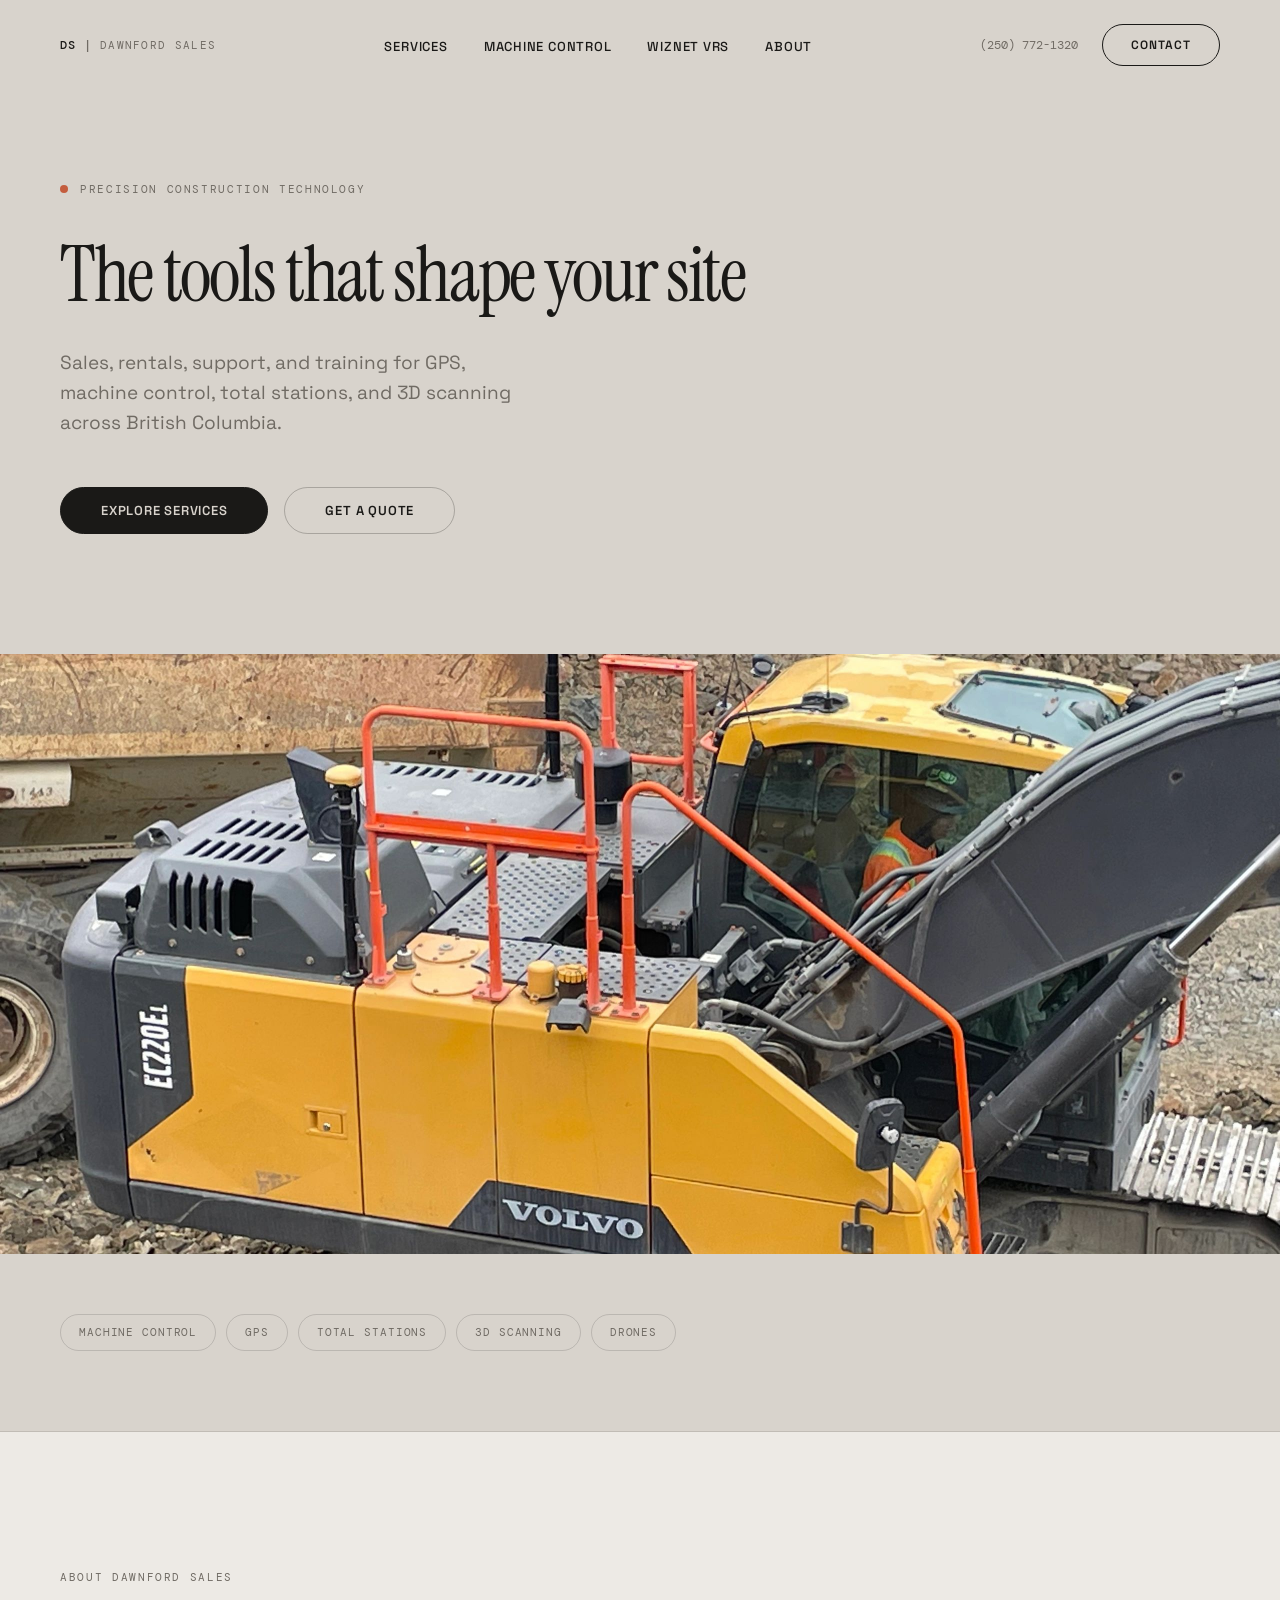
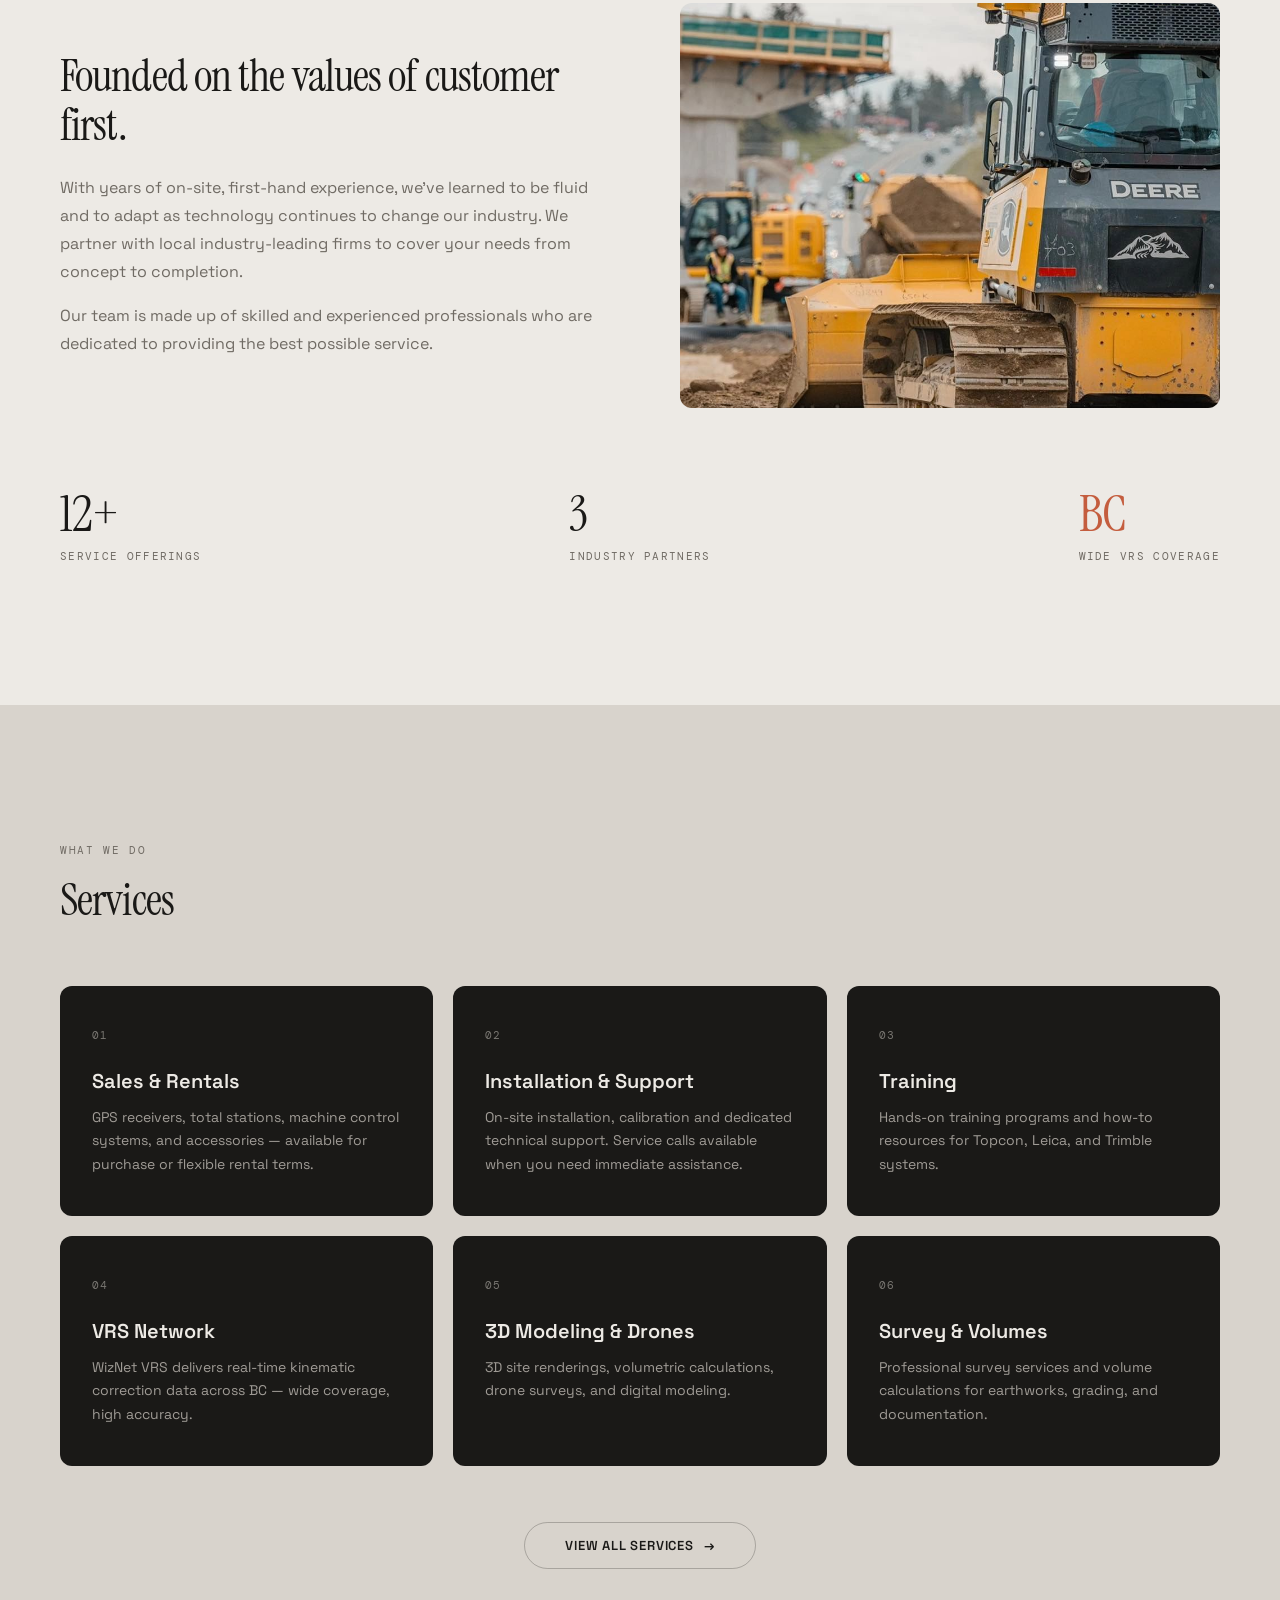
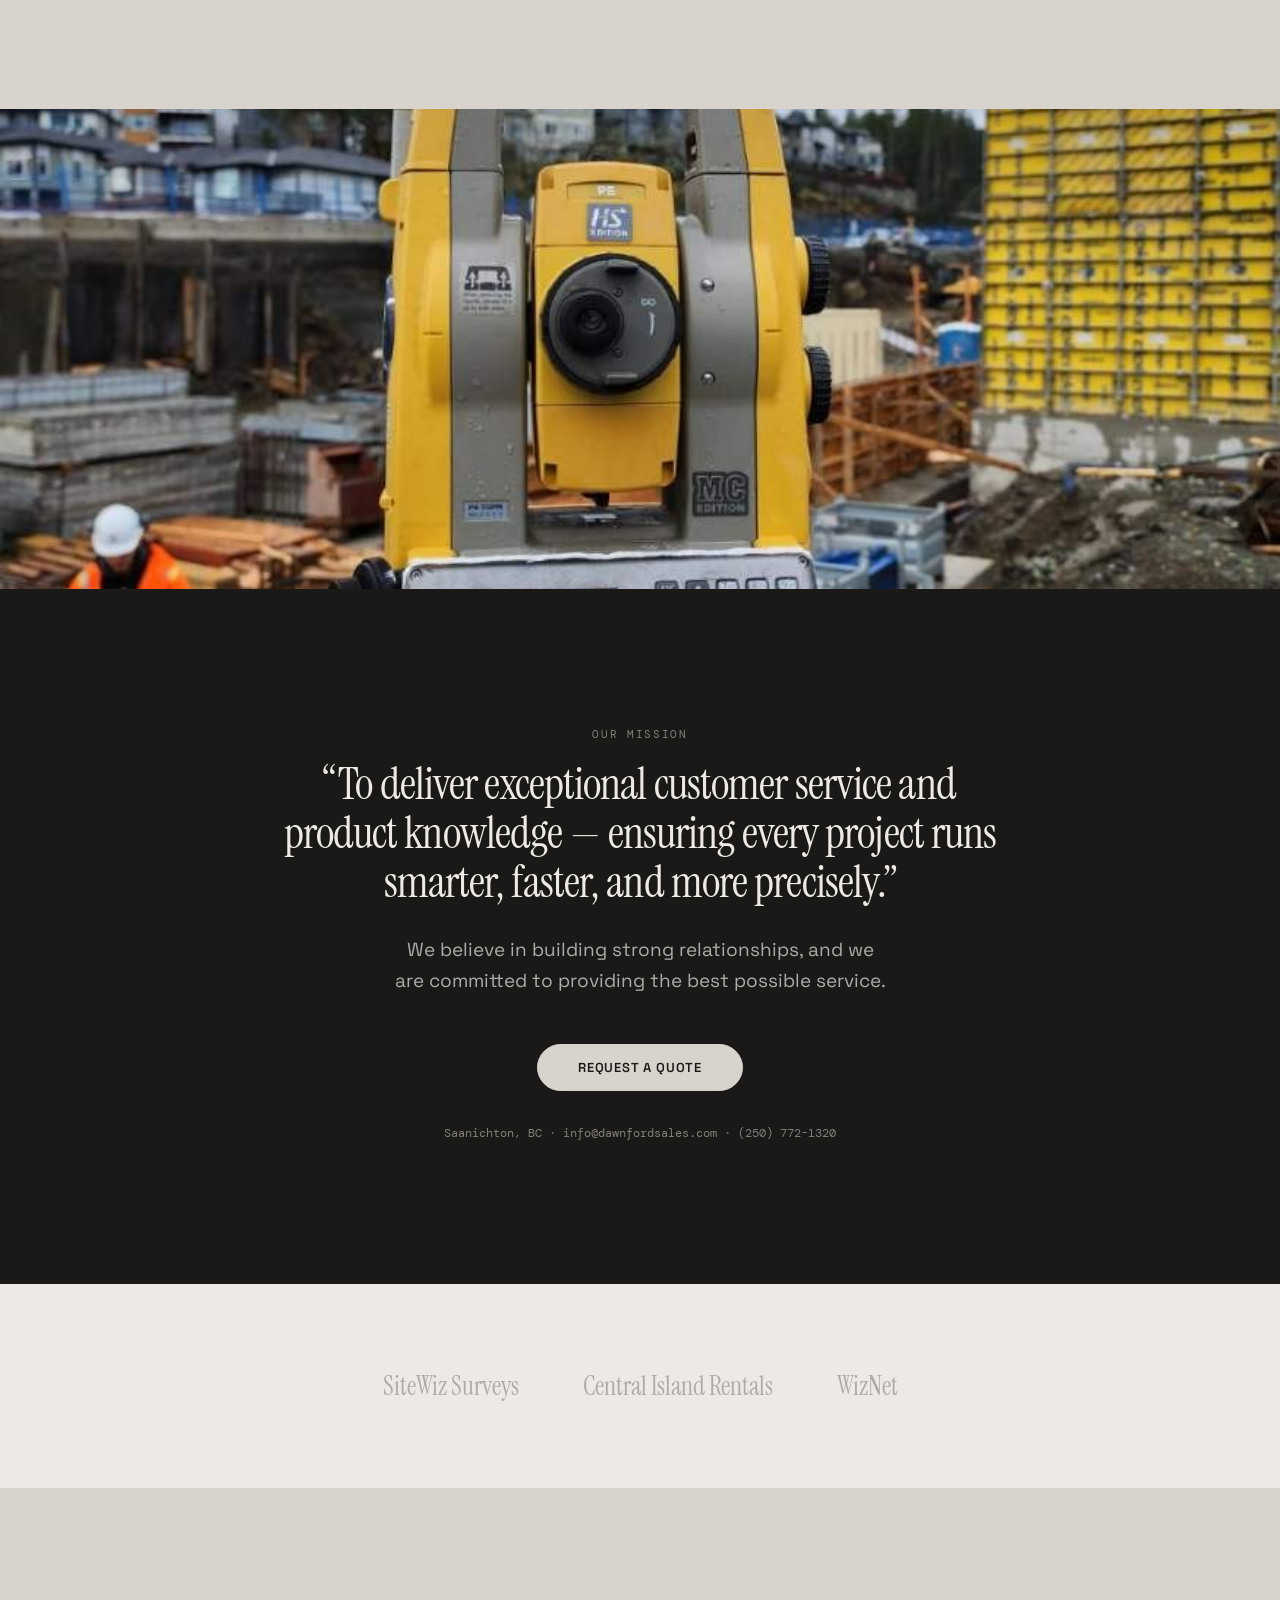
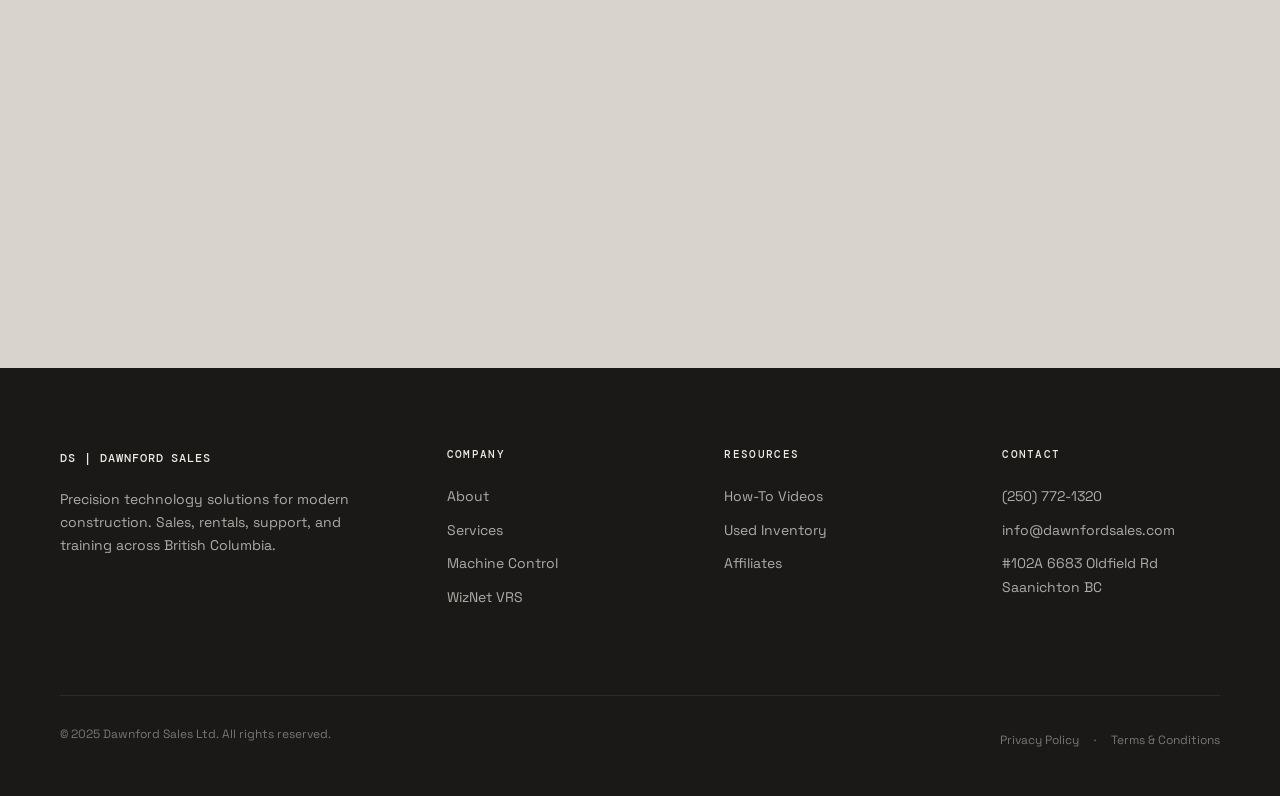
==== commit bf1c7175: "Fix text legibility and restore photos across all pages - Darken --color-mid-gray from #9B958D to #7" ====
--- a/index.html
+++ b/index.html
@@ -43,8 +43,13 @@
     </div>
   </header>
 
+  <!-- HERO IMAGE -->
+  <div class="image-break" style="height: 600px;">
+    <img src="images/field_equipment.jpg" alt="Volvo excavator equipped with GPS machine control on an active jobsite" width="1920" height="600">
+  </div>
+
   <!-- TAGS -->
-  <div class="container" style="padding-bottom: 80px;">
+  <div class="container" style="padding-top: 60px; padding-bottom: 80px;">
     <div class="tags">
       <span class="tag">Machine Control</span>
       <span class="tag">GPS</span>
@@ -145,7 +150,7 @@
       <h2 style="margin-bottom: 28px;">&ldquo;To deliver exceptional customer service and product knowledge &mdash; ensuring every project runs smarter, faster, and more precisely.&rdquo;</h2>
       <p class="lead" style="max-width: 500px; margin: 0 auto 48px;">We believe in building strong relationships, and we are committed to providing the best possible service.</p>
       <a href="contact.html" class="btn btn--light">Request a Quote</a>
-      <p style="margin-top: 32px; font-family: var(--font-mono); font-size: 12px; color: rgba(216,211,204,0.35);">Saanichton, BC &middot; info@dawnfordsales.com &middot; (250) 772-1320</p>
+      <p style="margin-top: 32px; font-family: var(--font-mono); font-size: 12px; color: rgba(216,211,204,0.55);">Saanichton, BC &middot; info@dawnfordsales.com &middot; (250) 772-1320</p>
     </div>
   </section>
 
--- a/styles.css
+++ b/styles.css
@@ -12,10 +12,10 @@
   --color-stone:      #D8D3CC;
   --color-warm-white:  #EDEAE5;
   --color-near-black:  #1A1917;
-  --color-mid-gray:    #9B958D;
+  --color-mid-gray:    #706B64;
   --color-terracotta:  #C45D3E;
-  --color-muted:       rgba(26, 25, 23, 0.45);
-  --color-muted-light: rgba(216, 211, 204, 0.45);
+  --color-muted:       rgba(26, 25, 23, 0.55);
+  --color-muted-light: rgba(237, 234, 229, 0.7);
   --color-border:      rgba(26, 25, 23, 0.12);
   --color-border-light: rgba(216, 211, 204, 0.1);
 
@@ -137,7 +137,7 @@
 }
 
 .label--light {
-  color: rgba(216, 211, 204, 0.4);
+  color: rgba(216, 211, 204, 0.55);
 }
 
 .lead {
@@ -171,7 +171,7 @@
 .section--dark h3 { color: var(--color-warm-white); }
 
 .section--dark p { color: var(--color-muted-light); }
-.section--dark .label { color: rgba(216, 211, 204, 0.4); }
+.section--dark .label { color: rgba(216, 211, 204, 0.55); }
 .section--dark .lead { color: var(--color-muted-light); }
 
 .split {
@@ -327,7 +327,7 @@
 .nav--dark .nav__link { color: var(--color-warm-white); }
 
 .nav--dark .nav__logo-sub,
-.nav--dark .nav__phone { color: rgba(216, 211, 204, 0.5); }
+.nav--dark .nav__phone { color: rgba(216, 211, 204, 0.65); }
 
 .nav--dark .nav__cta {
   color: var(--color-warm-white);
@@ -416,7 +416,7 @@
 
 .hero--dark h1 { color: var(--color-warm-white); }
 .hero--dark .hero__subtitle { color: var(--color-muted-light); }
-.hero--dark .hero__label { color: rgba(216, 211, 204, 0.4); }
+.hero--dark .hero__label { color: rgba(216, 211, 204, 0.6); }
 
 /* ==========================================================================
    6. Buttons
@@ -525,8 +525,8 @@
 /* Tags on dark bg */
 .section--dark .tag,
 .card .tag {
-  border-color: rgba(216, 211, 204, 0.2);
-  color: rgba(216, 211, 204, 0.5);
+  border-color: rgba(216, 211, 204, 0.25);
+  color: rgba(216, 211, 204, 0.65);
 }
 
 .section--dark .tag:hover,
@@ -564,7 +564,7 @@
   font-size: 11px;
   font-weight: 400;
   letter-spacing: 0.1em;
-  color: rgba(216, 211, 204, 0.35);
+  color: rgba(216, 211, 204, 0.5);
   text-transform: uppercase;
   margin-bottom: 24px;
   display: block;
@@ -581,7 +581,7 @@
 .card p {
   font-size: 14px;
   line-height: 1.65;
-  color: rgba(216, 211, 204, 0.55);
+  color: rgba(216, 211, 204, 0.7);
 }
 
 /* Light card variant */
@@ -627,7 +627,7 @@
 }
 
 .section--dark .stat__number { color: var(--color-warm-white); }
-.section--dark .stat__label { color: rgba(216, 211, 204, 0.4); }
+.section--dark .stat__label { color: rgba(216, 211, 204, 0.55); }
 
 /* ==========================================================================
    10. Image Break
@@ -730,11 +730,11 @@
   align-items: center;
   justify-content: space-between;
   font-size: 12px;
-  color: rgba(216, 211, 204, 0.3);
+  color: rgba(216, 211, 204, 0.5);
 }
 
 .footer__bottom a {
-  color: rgba(216, 211, 204, 0.3);
+  color: rgba(216, 211, 204, 0.5);
   transition: color var(--duration-fast) var(--ease);
 }
 
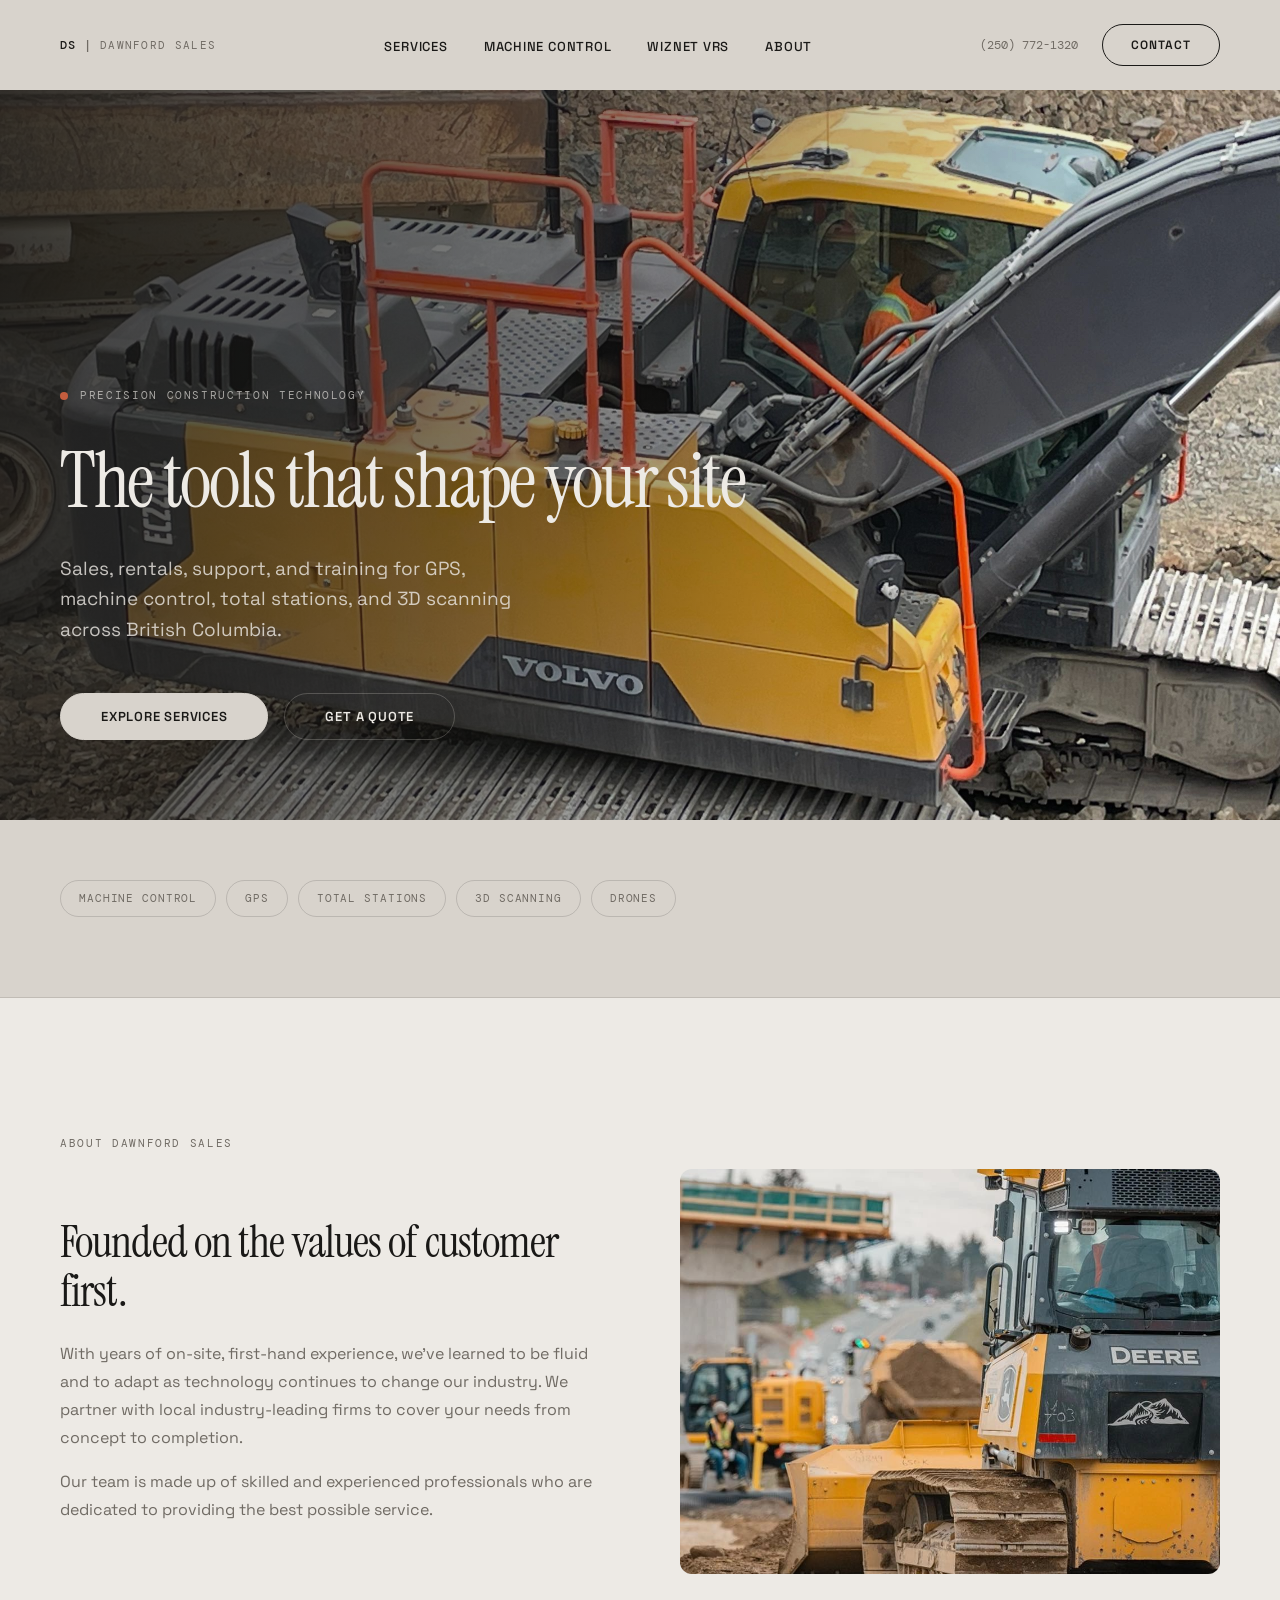
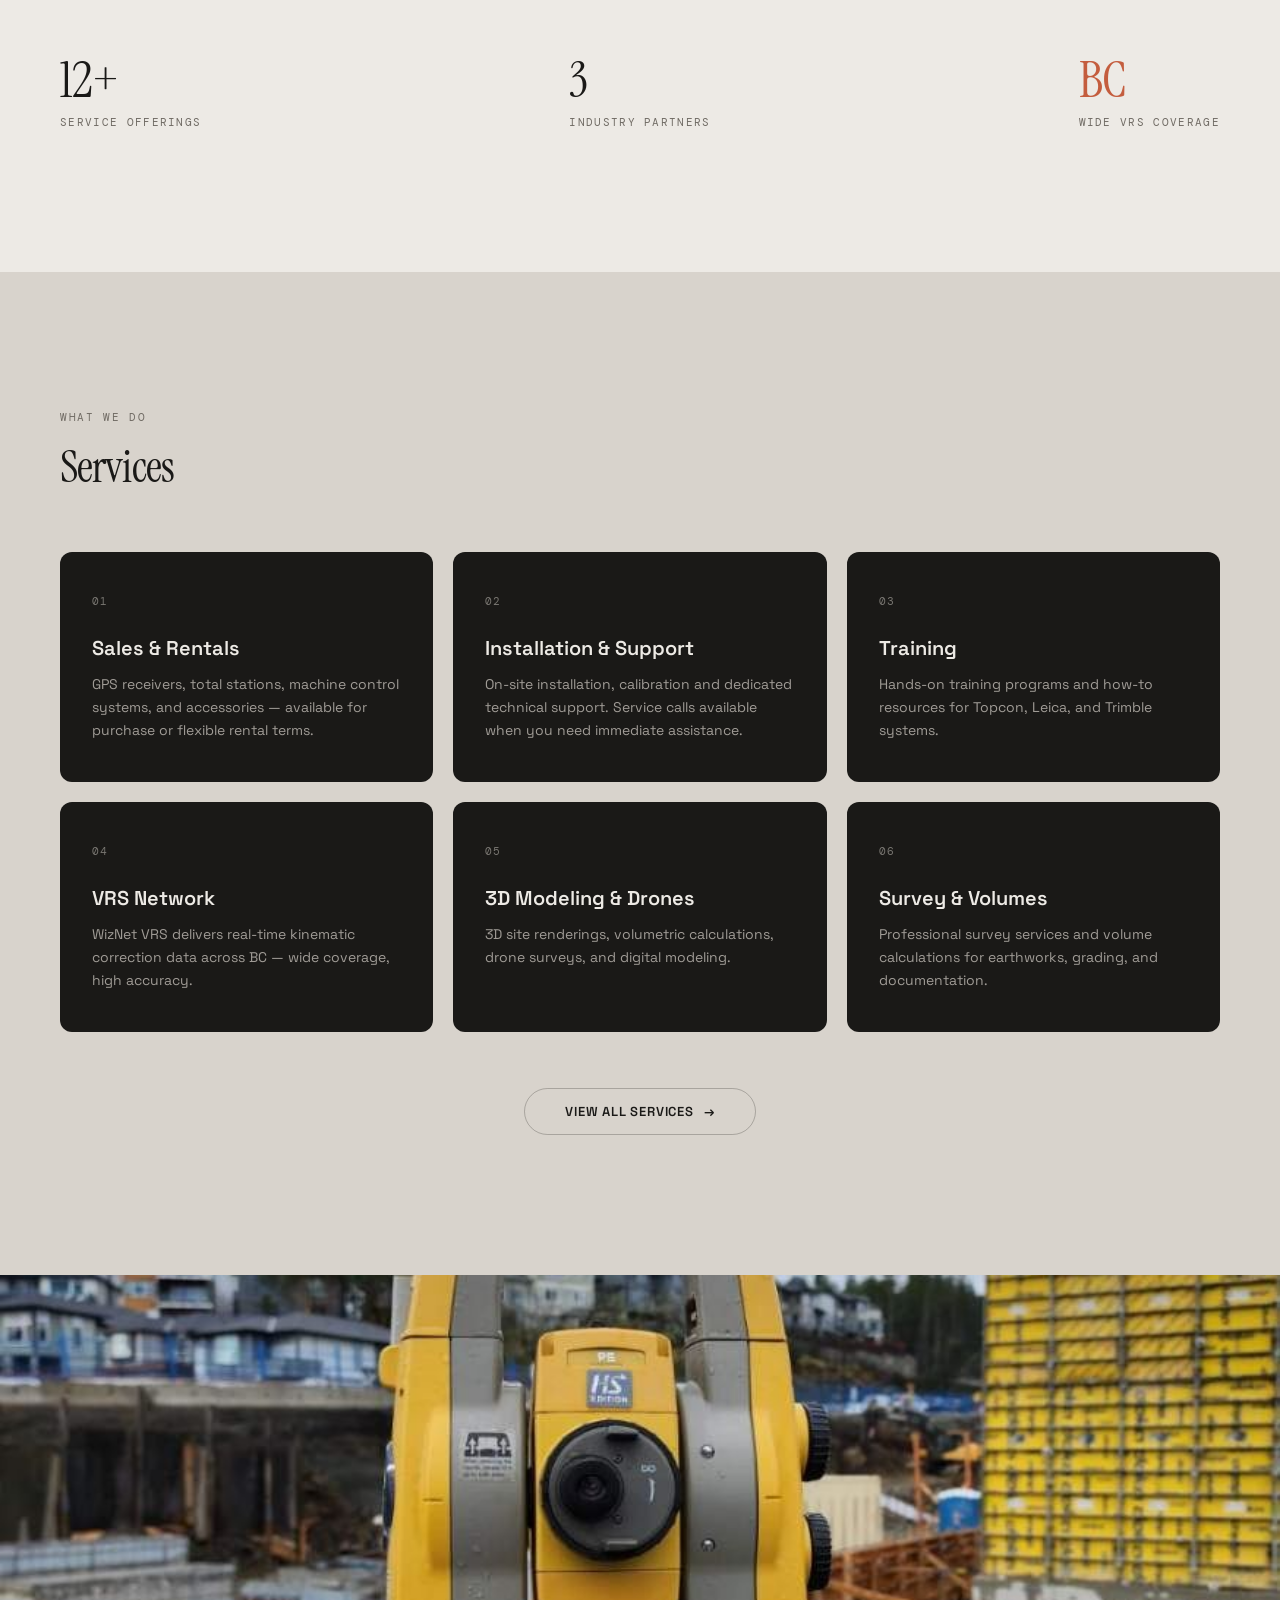
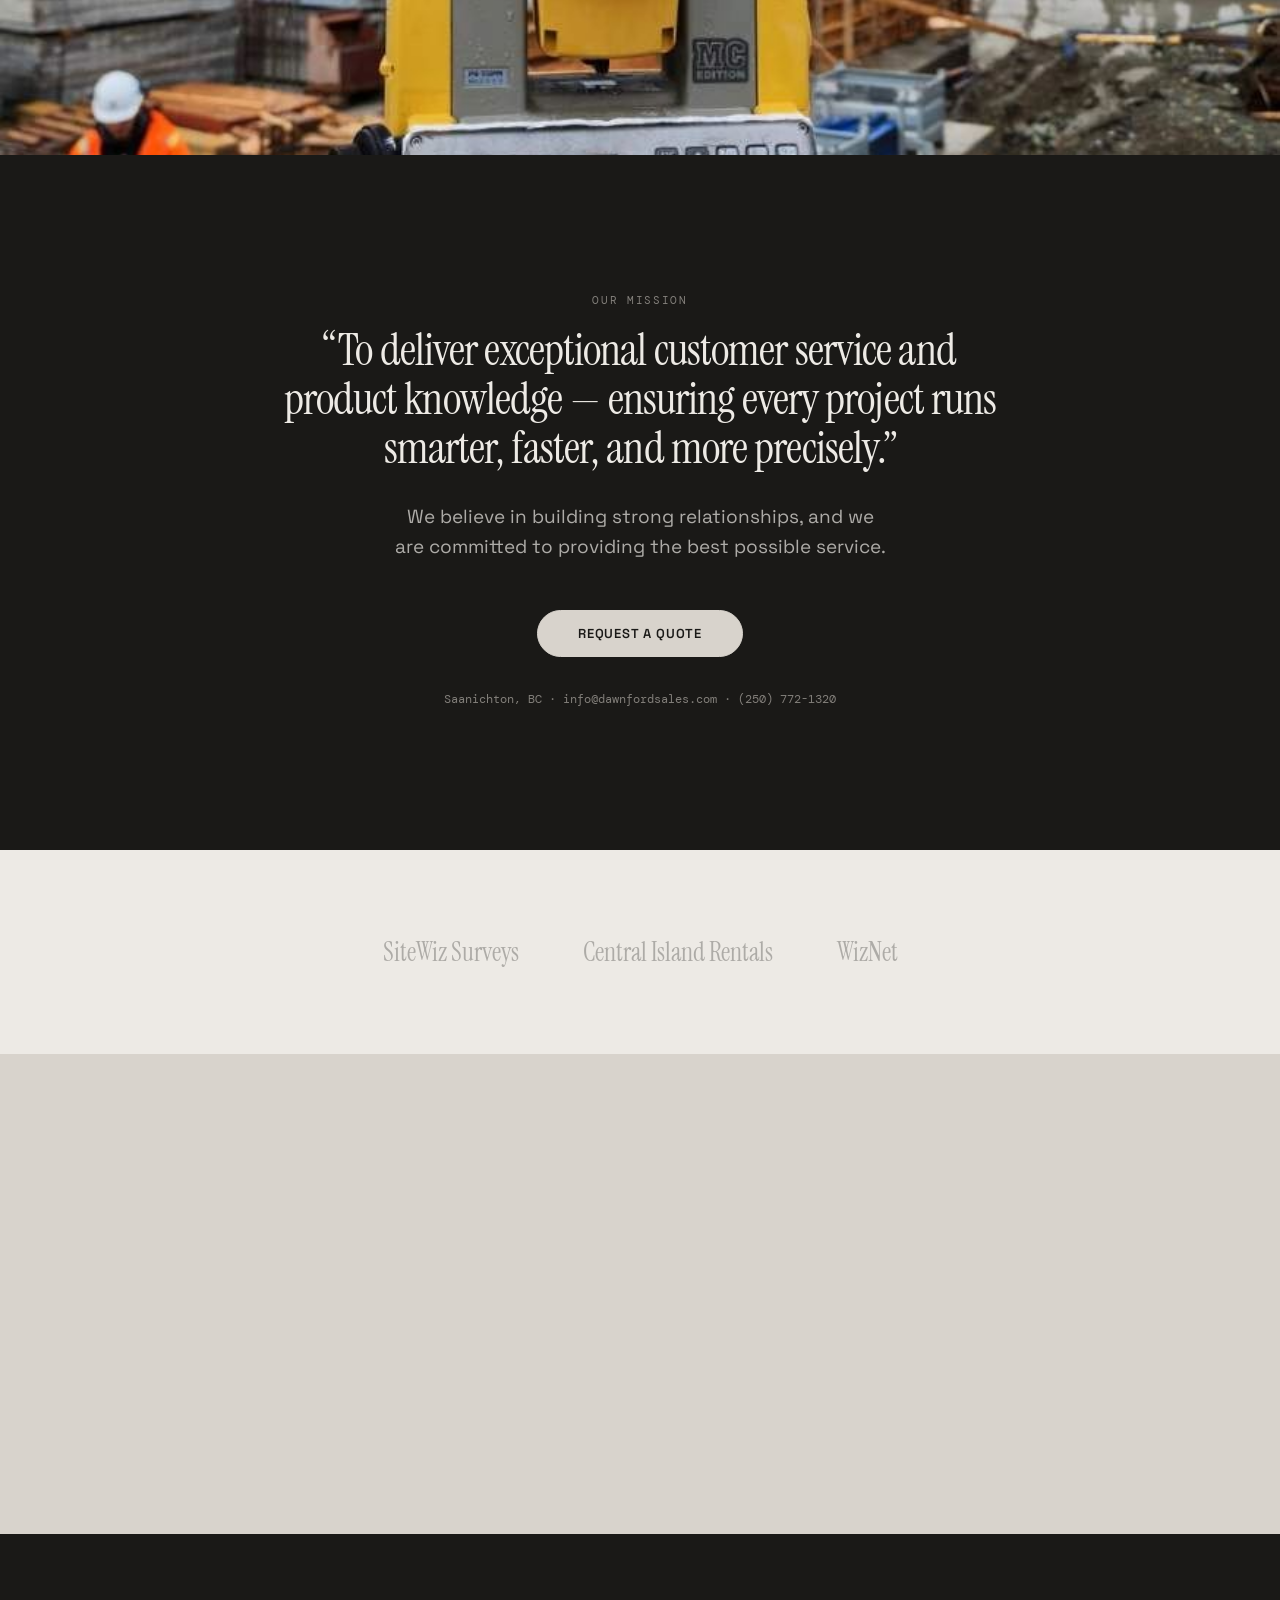
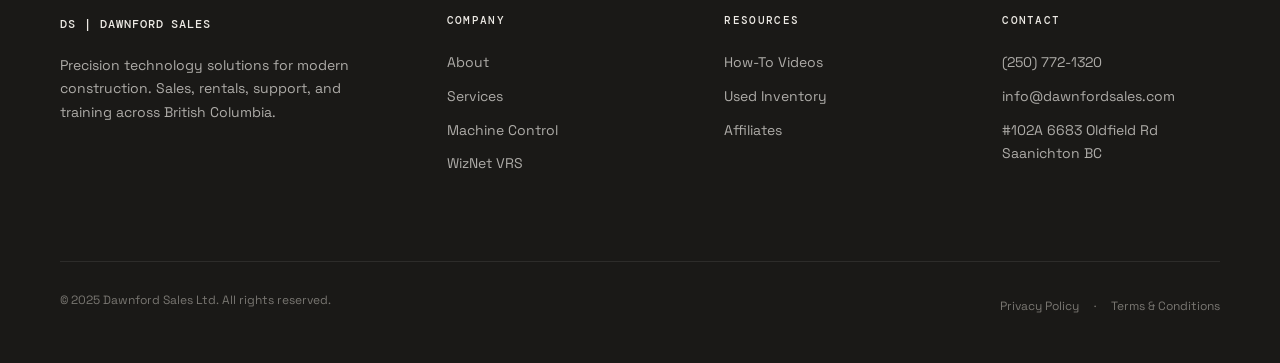
==== commit adebe6ad: "Restore hero background image with gradient overlay on homepage - Add hero--image variant with full-" ====
--- a/index.html
+++ b/index.html
@@ -28,25 +28,24 @@
   </nav>
 
   <!-- HERO -->
-  <header class="hero">
-    <div class="container">
+  <header class="hero hero--image">
+    <div class="hero__bg">
+      <img src="images/field_equipment.jpg" alt="Volvo excavator equipped with GPS machine control on an active jobsite" width="2560" height="1920">
+    </div>
+    <div class="hero__overlay"></div>
+    <div class="container" style="position: relative; z-index: 2;">
       <div class="hero__label">
         <span class="hero__label-dot"></span>
         Precision Construction Technology
       </div>
       <h1>The tools that shape your site</h1>
-      <p class="hero__subtitle">Sales, rentals, support, and training for GPS, machine control, total stations, and 3D scanning across British Columbia.</p>
+      <p class="hero__subtitle" style="color: rgba(237,234,229,0.8);">Sales, rentals, support, and training for GPS, machine control, total stations, and 3D scanning across British Columbia.</p>
       <div class="hero__actions">
-        <a href="services.html" class="btn btn--primary">Explore Services</a>
-        <a href="contact.html" class="btn btn--outline">Get a Quote</a>
+        <a href="services.html" class="btn btn--light">Explore Services</a>
+        <a href="contact.html" class="btn btn--outline-light">Get a Quote</a>
       </div>
     </div>
   </header>
-
-  <!-- HERO IMAGE -->
-  <div class="image-break" style="height: 600px;">
-    <img src="images/field_equipment.jpg" alt="Volvo excavator equipped with GPS machine control on an active jobsite" width="1920" height="600">
-  </div>
 
   <!-- TAGS -->
   <div class="container" style="padding-top: 60px; padding-bottom: 80px;">
--- a/styles.css
+++ b/styles.css
@@ -407,6 +407,46 @@
   margin-top: 48px;
   flex-wrap: wrap;
 }
+
+/* Hero with background image */
+.hero--image {
+  position: relative;
+  min-height: 820px;
+  display: flex;
+  align-items: flex-end;
+  padding: 0 0 80px;
+  overflow: hidden;
+}
+
+.hero__bg {
+  position: absolute;
+  inset: 0;
+  z-index: 0;
+}
+
+.hero__bg img {
+  width: 100%;
+  height: 100%;
+  object-fit: cover;
+  object-position: center;
+}
+
+.hero__overlay {
+  position: absolute;
+  inset: 0;
+  z-index: 1;
+  background: linear-gradient(
+    100deg,
+    rgba(26, 25, 23, 0.88) 0%,
+    rgba(26, 25, 23, 0.55) 40%,
+    rgba(26, 25, 23, 0.08) 75%,
+    transparent 100%
+  );
+}
+
+.hero--image h1 { color: var(--color-warm-white); }
+.hero--image .hero__label { color: rgba(237, 234, 229, 0.65); }
+.hero--image .hero__label-dot { background-color: var(--color-terracotta); }
 
 /* Inner page hero (dark bg) */
 .hero--dark {
@@ -874,6 +914,15 @@
   .nav__toggle { display: flex; }
 
   .hero { padding: 140px 0 80px; }
+  .hero--image { min-height: 600px; padding-top: 120px; }
+  .hero__overlay {
+    background: linear-gradient(
+      0deg,
+      rgba(26, 25, 23, 0.9) 0%,
+      rgba(26, 25, 23, 0.5) 60%,
+      rgba(26, 25, 23, 0.3) 100%
+    );
+  }
   .hero--dark { padding: 160px 0 80px; }
 
   .grid--2,
